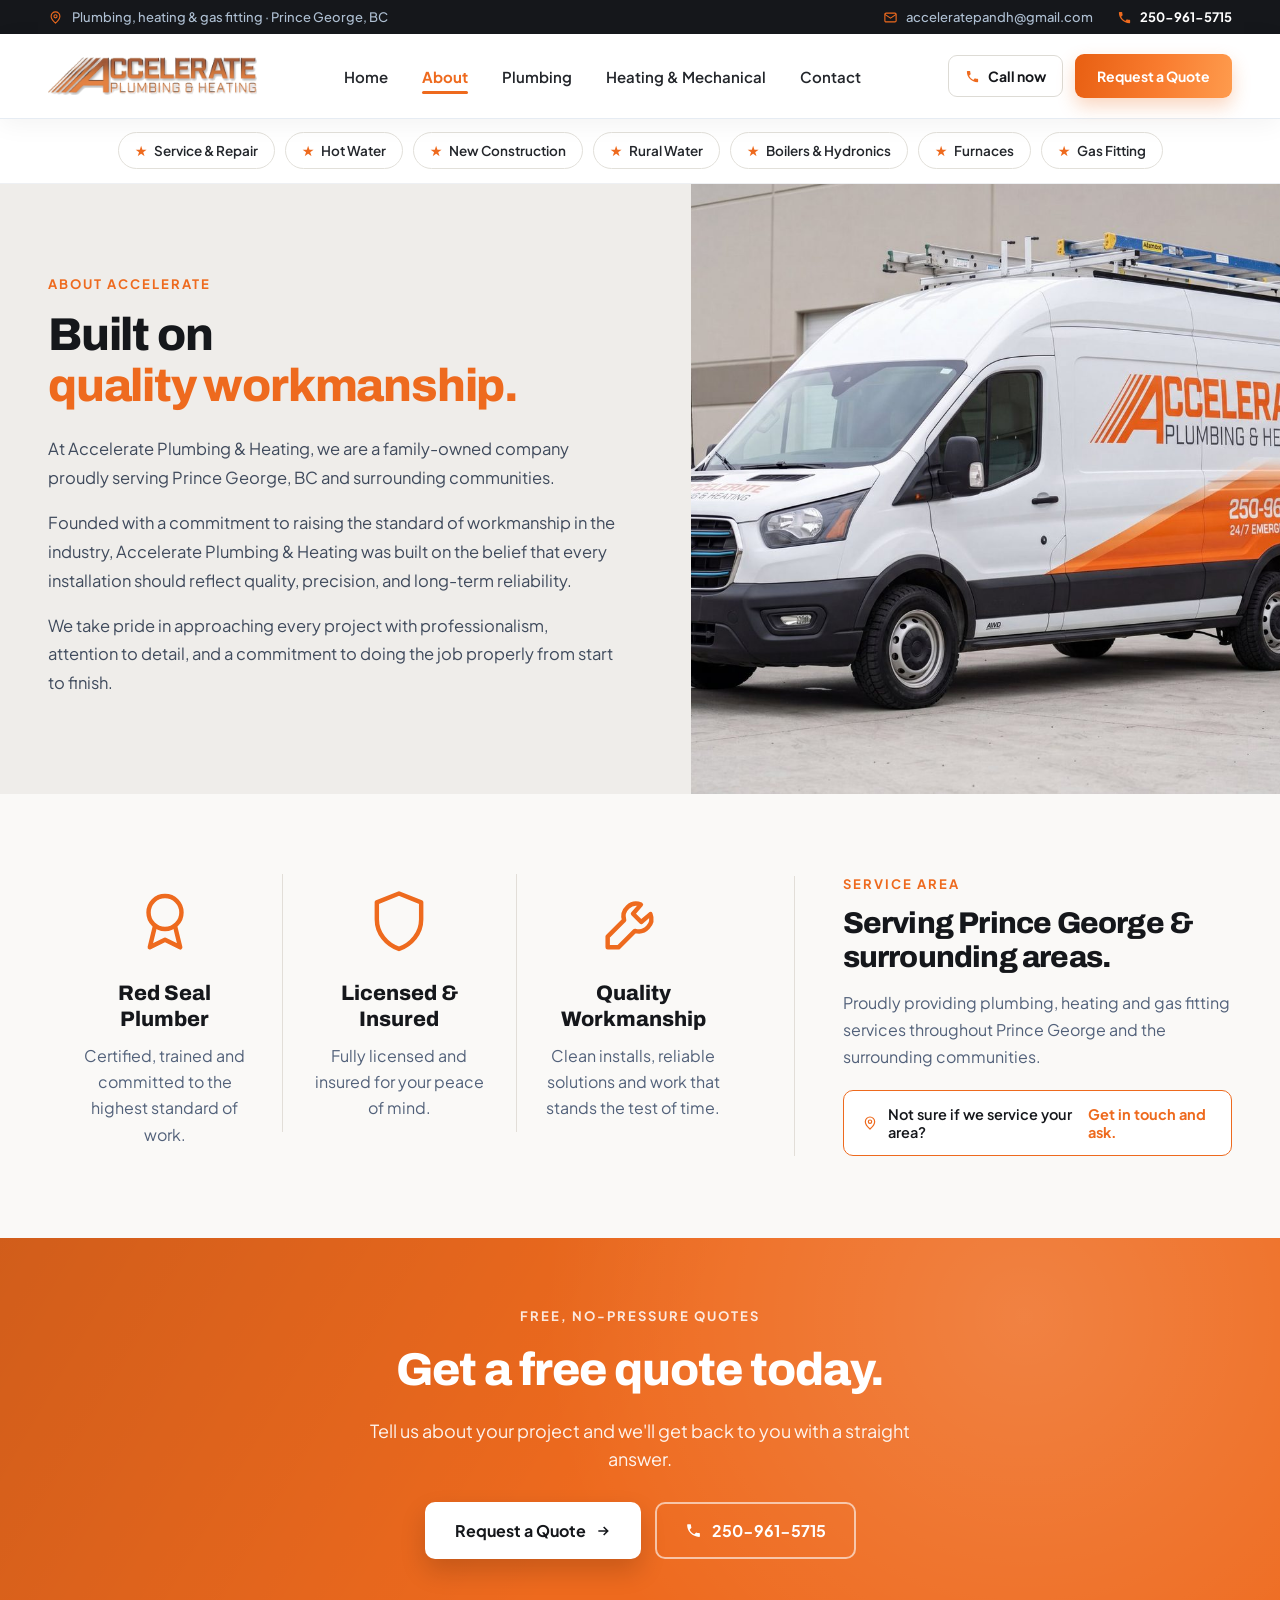
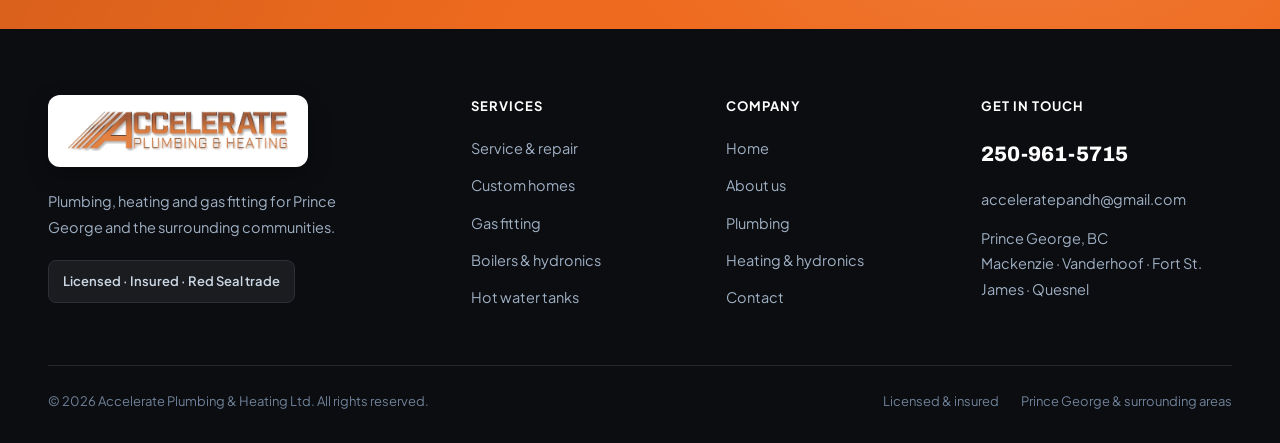
==== about.html @ b0412c97 "Add files via upload" ====
<!DOCTYPE html>
<html lang="en">
<head>
<meta charset="utf-8">
<meta name="viewport" content="width=device-width, initial-scale=1">
<title>About | Accelerate Plumbing & Heating</title>
<meta name="description" content="About Accelerate Plumbing & Heating — a family-owned plumbing, heating and gas fitting company serving Prince George, BC and surrounding communities.">
<link rel="icon" type="image/png" href="logo.png">
<link rel="preconnect" href="https://fonts.googleapis.com">
  <link rel="preconnect" href="https://fonts.gstatic.com" crossorigin>
  <link href="https://fonts.googleapis.com/css2?family=Archivo:wght@600;700;800&family=Plus+Jakarta+Sans:wght@400;500;600;700;800&display=swap" rel="stylesheet">
  <style>
    *{box-sizing:border-box}
    @keyframes ctaFlow{0%{background-position:0% 50%}100%{background-position:220% 50%}}
    a,button{transition:background .35s ease,border-color .35s ease,color .3s ease,box-shadow .4s ease,transform .2s ease,filter .3s ease}
    html{scroll-behavior:smooth}
    body{margin:0;padding:0;overflow-x:clip;background:#fff;color:#52617a;-webkit-font-smoothing:antialiased;text-rendering:optimizeLegibility}
    img{display:block;max-width:100%}
    ::selection{background:#ee6a1e;color:#fff}
    @media(max-width:920px){
      .nav-desktop{display:none !important}
      .nav-toggle{display:flex !important}
      .show-sm{display:flex !important}
      .hide-sm{display:none !important}
      .mobile-spacer{height:80px !important}
      .split{grid-template-columns:1fr !important;gap:44px !important}
      .about-hero-img{position:static !important;width:100% !important;height:320px !important;display:block}
      .about-hero-txt{max-width:100% !important}
      .cred-tile{border-left:none !important;padding:6px 0 !important}
      .cred-sa{border-left:none !important;padding-left:0 !important}
      .rg{grid-template-columns:1fr !important}
      .footer-grid{grid-template-columns:1fr 1fr !important;gap:34px !important}
      .cta-band{align-items:center !important}
      .ph-h1{font-size:42px !important}
      .h-sec{font-size:32px !important}
      .quote-big{font-size:30px !important}
      .sec{padding-top:64px !important;padding-bottom:64px !important}
      .wrap{padding-left:22px !important;padding-right:22px !important}
    }
    @media(max-width:600px){
      .ph-h1{font-size:34px !important}
      .h-sec{font-size:27px !important}
      .quote-big{font-size:24px !important}
      .footer-grid{grid-template-columns:1fr !important}
    }
    @media(max-width:920px){
      .chip-row{justify-content:flex-start !important;flex-wrap:nowrap !important;overflow-x:auto !important;-webkit-overflow-scrolling:touch;scrollbar-width:none}
      .chip-row::-webkit-scrollbar{display:none}
    }
  </style>
<script src="app.js" defer></script>
</head>
<body>
<div style="font-family:'Plus Jakarta Sans',sans-serif;background:#fff">
  <div style="display:contents">
  <div style="position:sticky;top:0;z-index:50">
    <div style="background:#15171b;color:#aebfd2">
      <div style="max-width:1240px;margin:0 auto;padding:9px 28px;display:flex;justify-content:space-between;align-items:center;gap:16px;font-size:13px;font-weight:500">
        <div class="hide-sm" style="display:flex;align-items:center;gap:9px"><svg width="15" height="15" viewBox="0 0 24 24" fill="none" stroke="#ee6a1e" stroke-width="1.8" stroke-linejoin="round"><path d="M12 21c5-4.5 7-8 7-11a7 7 0 1 0-14 0c0 3 2 6.5 7 11Z"></path><circle cx="12" cy="10" r="2.5"></circle></svg>Plumbing, heating &amp; gas fitting &middot; Prince George, BC</div>
        <div style="display:flex;align-items:center;gap:24px;margin-left:auto">
          <a href="mailto:acceleratepandh@gmail.com" class="hide-sm" style="color:#aebfd2;text-decoration:none;display:flex;align-items:center;gap:8px" data-hover="color:#fff"><svg width="15" height="15" viewBox="0 0 24 24" fill="none" stroke="#ee6a1e" stroke-width="1.8"><rect x="3" y="5" width="18" height="14" rx="2"></rect><path d="m3 7 9 6 9-6"></path></svg>acceleratepandh@gmail.com</a>
          <a href="tel:+12509615715" style="color:#fff;text-decoration:none;font-weight:700;display:flex;gap:8px;align-items:center" data-hover="color:#ee6a1e"><svg width="15" height="15" viewBox="0 0 24 24" style="color:#ee6a1e"><path d="M6.6 10.8c1.4 2.8 3.8 5.2 6.6 6.6l2.2-2.2c.3-.3.7-.4 1-.2 1.1.4 2.3.6 3.6.6.6 0 1 .4 1 1V20c0 .6-.4 1-1 1C10.6 21 3 13.4 3 4c0-.6.4-1 1-1h3.4c.6 0 1 .4 1 1 0 1.2.2 2.4.6 3.6.1.4 0 .8-.3 1l-2.1 2.2z" fill="currentColor"></path></svg>250-961-5715</a>
        </div>
      </div>
    </div>
    <div style="background:#fff;box-shadow:0 1px 0 #e6ecf3,0 6px 24px rgba(18,20,25,0.05)">
      <div style="max-width:1240px;margin:0 auto;padding:0 28px;display:flex;align-items:center;justify-content:space-between;height:84px;gap:24px">
        <a href="index.html" style="display:flex;align-items:center;flex-shrink:0">
          <img src="logo.png" alt="Accelerate Plumbing &amp; Heating" style="height:38px;width:auto">
        </a>
        <nav class="nav-desktop" style="display:flex;align-items:center;gap:34px">
          <a href="index.html" style="font-weight:600;font-size:15px;text-decoration:none;color:#23262b;padding:8px 0;white-space:nowrap" data-hover="color:#ee6a1e">Home</a>
          <a href="about.html" style="font-weight:700;font-size:15px;text-decoration:none;color:#ee6a1e;position:relative;padding:8px 0;white-space:nowrap">About<span style="position:absolute;left:0;right:0;bottom:0;height:3px;background:#ee6a1e;border-radius:3px"></span></a>
          <a href="plumbing.html" style="font-weight:600;font-size:15px;text-decoration:none;color:#23262b;padding:8px 0;white-space:nowrap" data-hover="color:#ee6a1e">Plumbing</a>
          <a href="heating.html" style="font-weight:600;font-size:15px;text-decoration:none;color:#23262b;padding:8px 0;white-space:nowrap" data-hover="color:#ee6a1e">Heating & Mechanical</a>
          <a href="contact.html" style="font-weight:600;font-size:15px;text-decoration:none;color:#23262b;padding:8px 0;white-space:nowrap" data-hover="color:#ee6a1e">Contact</a>
        </nav>
        <div class="nav-desktop" style="display:flex;align-items:center;gap:12px;flex-shrink:0">
          <a href="tel:+12509615715" style="display:inline-flex;align-items:center;gap:8px;font-weight:700;font-size:14px;color:#15171b;text-decoration:none;padding:11px 16px;border-radius:9px;border:1.5px solid #dddbd5" data-hover="border-color:#15171b">
            <svg width="15" height="15" viewBox="0 0 24 24" style="color:#ee6a1e"><path d="M6.6 10.8c1.4 2.8 3.8 5.2 6.6 6.6l2.2-2.2c.3-.3.7-.4 1-.2 1.1.4 2.3.6 3.6.6.6 0 1 .4 1 1V20c0 .6-.4 1-1 1C10.6 21 3 13.4 3 4c0-.6.4-1 1-1h3.4c.6 0 1 .4 1 1 0 1.2.2 2.4.6 3.6.1.4 0 .8-.3 1l-2.1 2.2z" fill="currentColor"></path></svg>
            Call now
          </a>
          <a href="contact.html" style="display:inline-flex;align-items:center;gap:8px;background:linear-gradient(100deg,#e85f12,#f97c2f,#ffa052,#f97c2f,#e85f12);background-size:220% auto;animation:ctaFlow 4.5s linear infinite;color:#fff;font-weight:700;font-size:14px;padding:13px 22px;border-radius:9px;text-decoration:none;box-shadow:0 8px 18px rgba(238,106,30,0.28)" data-hover="filter:brightness(1.12) saturate(1.08)">Request a Quote</a>
        </div>
        <button id="navToggle" type="button" aria-label="Menu" class="nav-toggle" style="display:none;flex-direction:column;gap:5px;background:none;border:none;cursor:pointer;padding:10px;margin-right:-10px">
          <span style="width:26px;height:2.5px;background:#15171b;display:block;border-radius:2px"></span>
          <span style="width:26px;height:2.5px;background:#15171b;display:block;border-radius:2px"></span>
          <span style="width:26px;height:2.5px;background:#15171b;display:block;border-radius:2px"></span>
        </button>
      </div>
      <div id="navPanel" style="display:none;border-top:1px solid #efeeeb;background:#fff;padding:12px 28px 24px">
        <div style="display:flex;flex-direction:column">
          <a href="index.html" style="font-weight:600;font-size:17px;color:#23262b;text-decoration:none;padding:14px 2px;border-bottom:1px solid #f0f3f8">Home</a>
          <a href="about.html" style="font-weight:600;font-size:17px;color:#23262b;text-decoration:none;padding:14px 2px;border-bottom:1px solid #f0f3f8">About</a>
          <a href="plumbing.html" style="font-weight:600;font-size:17px;color:#23262b;text-decoration:none;padding:14px 2px;border-bottom:1px solid #f0f3f8">Plumbing</a>
          <a href="heating.html" style="font-weight:600;font-size:17px;color:#23262b;text-decoration:none;padding:14px 2px;border-bottom:1px solid #f0f3f8">Heating & Mechanical</a>
          <a href="contact.html" style="font-weight:600;font-size:17px;color:#23262b;text-decoration:none;padding:14px 2px;border-bottom:1px solid #f0f3f8">Contact</a>
        </div>
        <div style="display:flex;gap:12px;margin-top:18px">
          <a href="tel:+12509615715" style="flex:1;text-align:center;font-weight:700;color:#15171b;text-decoration:none;border:1.5px solid #dddbd5;padding:14px;border-radius:9px">Call now</a>
          <a href="contact.html" style="flex:1;text-align:center;background:linear-gradient(100deg,#e85f12,#f97c2f,#ffa052,#f97c2f,#e85f12);background-size:220% auto;animation:ctaFlow 4.5s linear infinite;color:#fff;font-weight:700;text-decoration:none;padding:14px;border-radius:9px">Request a Quote</a>
        </div>
      </div>
    </div>
  </div>
  <div class="show-sm" style="display:none;position:fixed;bottom:0;left:0;right:0;z-index:60;background:#15171b;padding:10px;gap:10px;box-shadow:0 -4px 20px rgba(0,0,0,0.25)">
    <a href="tel:+12509615715" style="flex:1;display:flex;align-items:center;justify-content:center;gap:8px;color:#fff;font-weight:700;text-decoration:none;border:1.5px solid #2c2f36;padding:14px;border-radius:9px">
      <svg width="16" height="16" viewBox="0 0 24 24" style="color:#ee6a1e"><path d="M6.6 10.8c1.4 2.8 3.8 5.2 6.6 6.6l2.2-2.2c.3-.3.7-.4 1-.2 1.1.4 2.3.6 3.6.6.6 0 1 .4 1 1V20c0 .6-.4 1-1 1C10.6 21 3 13.4 3 4c0-.6.4-1 1-1h3.4c.6 0 1 .4 1 1 0 1.2.2 2.4.6 3.6.1.4 0 .8-.3 1l-2.1 2.2z" fill="currentColor"></path></svg>
      Call
    </a>
    <a href="contact.html" style="flex:1;text-align:center;background:linear-gradient(100deg,#e85f12,#f97c2f,#ffa052,#f97c2f,#e85f12);background-size:220% auto;animation:ctaFlow 4.5s linear infinite;color:#fff;font-weight:700;text-decoration:none;padding:14px;border-radius:9px">Request a Quote</a>
  </div>
</div>

  <!-- SERVICE CHIP BAR (Kanata-style) -->
  <div style="background:#fff;border-bottom:1px solid #eef0f3">
    <div class="wrap chip-row" style="max-width:1240px;margin:0 auto;padding:14px 28px;display:flex;flex-wrap:wrap;gap:10px;align-items:center;justify-content:center">
      <a href="plumbing.html" style="display:inline-flex;align-items:center;gap:7px;border:1px solid #e2e0da;border-radius:999px;padding:9px 16px;font-size:13.5px;font-weight:600;color:#23262b;text-decoration:none;background:#fff;white-space:nowrap" data-hover="border-color:#ee6a1e;color:#ee6a1e"><span style="color:#ee6a1e">★</span>Service &amp; Repair</a>
      <a href="plumbing.html" style="display:inline-flex;align-items:center;gap:7px;border:1px solid #e2e0da;border-radius:999px;padding:9px 16px;font-size:13.5px;font-weight:600;color:#23262b;text-decoration:none;background:#fff;white-space:nowrap" data-hover="border-color:#ee6a1e;color:#ee6a1e"><span style="color:#ee6a1e">★</span>Hot Water</a>
      <a href="plumbing.html" style="display:inline-flex;align-items:center;gap:7px;border:1px solid #e2e0da;border-radius:999px;padding:9px 16px;font-size:13.5px;font-weight:600;color:#23262b;text-decoration:none;background:#fff;white-space:nowrap" data-hover="border-color:#ee6a1e;color:#ee6a1e"><span style="color:#ee6a1e">★</span>New Construction</a>
      <a href="plumbing.html" style="display:inline-flex;align-items:center;gap:7px;border:1px solid #e2e0da;border-radius:999px;padding:9px 16px;font-size:13.5px;font-weight:600;color:#23262b;text-decoration:none;background:#fff;white-space:nowrap" data-hover="border-color:#ee6a1e;color:#ee6a1e"><span style="color:#ee6a1e">★</span>Rural Water</a>
      <a href="heating.html" style="display:inline-flex;align-items:center;gap:7px;border:1px solid #e2e0da;border-radius:999px;padding:9px 16px;font-size:13.5px;font-weight:600;color:#23262b;text-decoration:none;background:#fff;white-space:nowrap" data-hover="border-color:#ee6a1e;color:#ee6a1e"><span style="color:#ee6a1e">★</span>Boilers &amp; Hydronics</a>
      <a href="heating.html" style="display:inline-flex;align-items:center;gap:7px;border:1px solid #e2e0da;border-radius:999px;padding:9px 16px;font-size:13.5px;font-weight:600;color:#23262b;text-decoration:none;background:#fff;white-space:nowrap" data-hover="border-color:#ee6a1e;color:#ee6a1e"><span style="color:#ee6a1e">★</span>Furnaces</a>
      <a href="heating.html" style="display:inline-flex;align-items:center;gap:7px;border:1px solid #e2e0da;border-radius:999px;padding:9px 16px;font-size:13.5px;font-weight:600;color:#23262b;text-decoration:none;background:#fff;white-space:nowrap" data-hover="border-color:#ee6a1e;color:#ee6a1e"><span style="color:#ee6a1e">★</span>Gas Fitting</a>
    </div>
  </div>



  <!-- INTRO -->
  <section style="background:#efedea;position:relative;overflow:hidden">
    <img class="about-hero-img" src="company-van.jpg" alt="Accelerate Plumbing &amp; Heating company van in Prince George, BC" style="position:absolute;top:0;right:0;height:100%;width:46%;object-fit:cover">
    <div class="wrap" style="max-width:1240px;margin:0 auto;padding:92px 28px 96px">
      <div class="about-hero-txt" style="max-width:48%">
        <div style="color:#ee6a1e;font-weight:700;font-size:13px;letter-spacing:2px;text-transform:uppercase;margin-bottom:18px">About Accelerate</div>
        <h1 class="ph-h1" style="font-family:'Archivo',sans-serif;font-weight:800;font-size:46px;line-height:1.1;letter-spacing:-1.2px;color:#15171b;margin:0 0 24px">Built on<br><span style="color:#ee6a1e">quality workmanship.</span></h1>
        <div style="font-size:16.5px;line-height:1.75;color:#3f4a5c;display:flex;flex-direction:column;gap:16px">
          <p style="margin:0">At Accelerate Plumbing &amp; Heating, we are a family-owned company proudly serving Prince George, BC and surrounding communities.</p>
          <p style="margin:0">Founded with a commitment to raising the standard of workmanship in the industry, Accelerate Plumbing &amp; Heating was built on the belief that every installation should reflect quality, precision, and long-term reliability.</p>
          <p style="margin:0">We take pride in approaching every project with professionalism, attention to detail, and a commitment to doing the job properly from start to finish.</p>
        </div>
      </div>
    </div>
  </section>

  <!-- CREDENTIALS + SERVICE AREA -->
  <section class="sec" style="background:#faf9f7;padding:80px 0">
    <div class="wrap" style="max-width:1240px;margin:0 auto;padding:0 28px">
      <div class="split" style="display:grid;grid-template-columns:1.6fr 1fr;gap:44px;align-items:center">
        <div class="rg" style="display:grid;grid-template-columns:repeat(3,1fr);gap:18px 0;align-items:start">
          <div class="cred-tile" style="padding:10px 26px;text-align:center">
            <div style="display:flex;justify-content:center;margin-bottom:20px"><svg width="76" height="76" viewBox="0 0 24 24" fill="none" stroke="#ee6a1e" stroke-width="1.4" stroke-linejoin="round"><circle cx="12" cy="9" r="5.2"></circle><path d="M8.8 13.4 7.2 20l4.8-2.4 4.8 2.4-1.6-6.6"></path></svg></div>
            <div style="font-family:'Archivo',sans-serif;font-weight:800;font-size:21px;color:#15171b;margin-bottom:10px;line-height:1.25">Red Seal Plumber</div>
            <div style="font-size:16px;line-height:1.65;color:#52617a">Certified, trained and committed to the highest standard of work.</div>
          </div>
          <div style="border-left:1px solid #e2ded8;padding:10px 26px;text-align:center">
            <div style="display:flex;justify-content:center;margin-bottom:20px"><svg width="76" height="76" viewBox="0 0 24 24" fill="none" stroke="#ee6a1e" stroke-width="1.4" stroke-linejoin="round"><path d="M12 3 5 5.8v5.4c0 4.3 3 7.9 7 9.3 4-1.4 7-5 7-9.3V5.8Z"></path></svg></div>
            <div style="font-family:'Archivo',sans-serif;font-weight:800;font-size:21px;color:#15171b;margin-bottom:10px;line-height:1.25">Licensed &amp; Insured</div>
            <div style="font-size:16px;line-height:1.65;color:#52617a">Fully licensed and insured for your peace of mind.</div>
          </div>
          <div style="border-left:1px solid #e2ded8;padding:10px 26px;text-align:center">
            <div style="display:flex;justify-content:center;margin-bottom:20px"><svg width="76" height="76" viewBox="0 0 24 24" fill="none" stroke="#ee6a1e" stroke-width="1.4" stroke-linejoin="round"><path d="M14.5 6.5a4 4 0 0 0-5.3 4.9L4 16.6V20h3.4l5.2-5.2a4 4 0 0 0 4.9-5.3L14.6 12l-2.6-2.6Z"></path></svg></div>
            <div style="font-family:'Archivo',sans-serif;font-weight:800;font-size:21px;color:#15171b;margin-bottom:10px;line-height:1.25">Quality Workmanship</div>
            <div style="font-size:16px;line-height:1.65;color:#52617a">Clean installs, reliable solutions and work that stands the test of time.</div>
          </div>
        </div>
        <div class="cred-sa" style="border-left:1px solid #e2ded8;padding-left:48px">
          <div style="color:#ee6a1e;font-weight:700;font-size:13px;letter-spacing:2px;text-transform:uppercase;margin-bottom:14px">Service area</div>
          <h2 class="h-sec" style="font-family:'Archivo',sans-serif;font-weight:800;font-size:30px;line-height:1.14;letter-spacing:-0.8px;color:#15171b;margin:0 0 14px">Serving Prince George &amp; surrounding areas.</h2>
          <p style="font-size:16px;line-height:1.7;color:#52617a;margin:0 0 20px">Proudly providing plumbing, heating and gas fitting services throughout Prince George and the surrounding communities.</p>
          <a href="contact.html" style="display:flex;align-items:center;gap:10px;border:1.5px solid #ee6a1e;border-radius:10px;padding:14px 18px;text-decoration:none;color:#15171b;font-weight:600;font-size:14.5px;background:#fff" data-hover="background:#fef3ec"><svg width="16" height="16" viewBox="0 0 24 24" fill="none" stroke="#ee6a1e" stroke-width="1.8" stroke-linejoin="round" style="flex-shrink:0"><path d="M12 21c5-4.5 7-8 7-11a7 7 0 1 0-14 0c0 3 2 6.5 7 11Z"></path><circle cx="12" cy="10" r="2.5"></circle></svg>Not sure if we service your area?&nbsp;<span style="color:#ee6a1e;font-weight:700">Get in touch and ask.</span></a>
        </div>
      </div>
    </div>
  </section>

  <div style="display:contents">
  <section style="background:#ee6a1e;position:relative;overflow:hidden">
    <div style="position:absolute;inset:0;background:radial-gradient(circle at 80% 20%,rgba(255,255,255,0.16),transparent 45%),linear-gradient(120deg,rgba(0,0,0,0.12),transparent 50%);pointer-events:none"></div>
    <div class="cta-band wrap" style="max-width:1100px;margin:0 auto;padding:70px 28px;position:relative;text-align:center;display:flex;flex-direction:column;align-items:center;gap:22px">
      <div style="font-weight:700;font-size:13px;letter-spacing:2px;text-transform:uppercase;color:rgba(255,255,255,0.85)">Free, no-pressure quotes</div>
      <h2 style="font-family:'Archivo',sans-serif;font-weight:800;font-size:46px;line-height:1.05;color:#fff;margin:0;letter-spacing:-1px;max-width:760px">Get a free quote today.</h2>
      <p style="font-size:18px;line-height:1.6;color:rgba(255,255,255,0.92);margin:0;max-width:560px">Tell us about your project and we'll get back to you with a straight answer.</p>
      <div style="display:flex;gap:14px;flex-wrap:wrap;justify-content:center;margin-top:6px">
        <a href="contact.html" style="display:inline-flex;align-items:center;gap:9px;background:#fff;color:#15171b;font-weight:700;font-size:16px;padding:16px 30px;border-radius:10px;text-decoration:none;box-shadow:0 12px 26px rgba(0,0,0,0.16)" data-hover="background:#fef3ec">Request a Quote<svg width="16" height="16" viewBox="0 0 24 24" fill="none" stroke="currentColor" stroke-width="2.4"><path d="M5 12h14M13 6l6 6-6 6"></path></svg></a>
        <a href="tel:+12509615715" style="display:inline-flex;align-items:center;gap:10px;color:#fff;font-weight:700;font-size:16px;padding:16px 28px;border-radius:10px;text-decoration:none;border:2px solid rgba(255,255,255,0.6)" data-hover="border-color:#fff;background:rgba(255,255,255,0.12)">
          <svg width="17" height="17" viewBox="0 0 24 24"><path d="M6.6 10.8c1.4 2.8 3.8 5.2 6.6 6.6l2.2-2.2c.3-.3.7-.4 1-.2 1.1.4 2.3.6 3.6.6.6 0 1 .4 1 1V20c0 .6-.4 1-1 1C10.6 21 3 13.4 3 4c0-.6.4-1 1-1h3.4c.6 0 1 .4 1 1 0 1.2.2 2.4.6 3.6.1.4 0 .8-.3 1l-2.1 2.2z" fill="#fff"></path></svg>
          250-961-5715
        </a>
      </div>
    </div>
  </section>
  <footer style="background:#0c0d10;color:#9fb0c4;font-size:14.5px;line-height:1.75">
    <div class="wrap" style="max-width:1240px;margin:0 auto;padding:66px 28px 0">
      <div class="footer-grid" style="display:grid;grid-template-columns:1.8fr 1fr 1fr 1.2fr;gap:46px">
        <div>
          <a href="index.html" style="display:inline-flex;background:#fff;border-radius:12px;padding:16px 20px;margin-bottom:22px;box-shadow:0 8px 22px rgba(0,0,0,0.28)">
            <img src="logo.png" alt="Accelerate Plumbing &amp; Heating" style="height:40px;width:auto;display:block">
          </a>
          <p style="margin:0 0 20px;max-width:340px;color:#9fb0c4">Plumbing, heating and gas fitting for Prince George and the surrounding communities.</p>
          <div style="display:inline-flex;align-items:center;gap:8px;color:#cdd8e5;font-weight:600;font-size:13px;background:#1a1c20;border:1px solid #2c2f36;padding:9px 14px;border-radius:8px">Licensed &middot; Insured &middot; Red Seal trade</div>
        </div>
        <div>
          <div style="color:#fff;font-weight:700;font-size:13px;letter-spacing:1px;text-transform:uppercase;margin-bottom:18px">Services</div>
          <div style="display:flex;flex-direction:column;gap:12px">
            <a href="plumbing.html" style="color:#9fb0c4;text-decoration:none" data-hover="color:#ee6a1e">Service &amp; repair</a>
            <a href="plumbing.html" style="color:#9fb0c4;text-decoration:none" data-hover="color:#ee6a1e">Custom homes</a>
            <a href="heating.html" style="color:#9fb0c4;text-decoration:none" data-hover="color:#ee6a1e">Gas fitting</a>
            <a href="heating.html" style="color:#9fb0c4;text-decoration:none" data-hover="color:#ee6a1e">Boilers &amp; hydronics</a>
            <a href="heating.html" style="color:#9fb0c4;text-decoration:none" data-hover="color:#ee6a1e">Hot water tanks</a>
          </div>
        </div>
        <div>
          <div style="color:#fff;font-weight:700;font-size:13px;letter-spacing:1px;text-transform:uppercase;margin-bottom:18px">Company</div>
          <div style="display:flex;flex-direction:column;gap:12px">
            <a href="index.html" style="color:#9fb0c4;text-decoration:none" data-hover="color:#ee6a1e">Home</a>
            <a href="about.html" style="color:#9fb0c4;text-decoration:none" data-hover="color:#ee6a1e">About us</a>
            <a href="plumbing.html" style="color:#9fb0c4;text-decoration:none" data-hover="color:#ee6a1e">Plumbing</a>
            <a href="heating.html" style="color:#9fb0c4;text-decoration:none" data-hover="color:#ee6a1e">Heating &amp; hydronics</a>
            <a href="contact.html" style="color:#9fb0c4;text-decoration:none" data-hover="color:#ee6a1e">Contact</a>
          </div>
        </div>
        <div>
          <div style="color:#fff;font-weight:700;font-size:13px;letter-spacing:1px;text-transform:uppercase;margin-bottom:18px">Get in touch</div>
          <div style="display:flex;flex-direction:column;gap:14px">
            <a href="tel:+12509615715" style="color:#fff;font-weight:800;font-size:21px;text-decoration:none;font-family:'Archivo',sans-serif" data-hover="color:#ee6a1e">250-961-5715</a>
            <a href="mailto:acceleratepandh@gmail.com" style="color:#9fb0c4;text-decoration:none;word-break:break-word" data-hover="color:#ee6a1e">acceleratepandh@gmail.com</a>
            <div style="color:#9fb0c4">Prince George, BC<br>Mackenzie &middot; Vanderhoof &middot; Fort St. James &middot; Quesnel</div>
          </div>
        </div>
      </div>
      <div style="border-top:1px solid #24262b;margin-top:54px;padding:24px 0 30px;display:flex;justify-content:space-between;align-items:center;gap:16px;flex-wrap:wrap;font-size:13px;color:#6f8199">
        <div>&copy; 2026 Accelerate Plumbing &amp; Heating Ltd. All rights reserved.</div>
        <div style="display:flex;gap:22px"><span>Licensed &amp; insured</span><span>Prince George &amp; surrounding areas</span></div>
      </div>
    </div>
  </footer>
  <div class="mobile-spacer" style="height:0"></div>
</div>
</div>
</body>
</html>
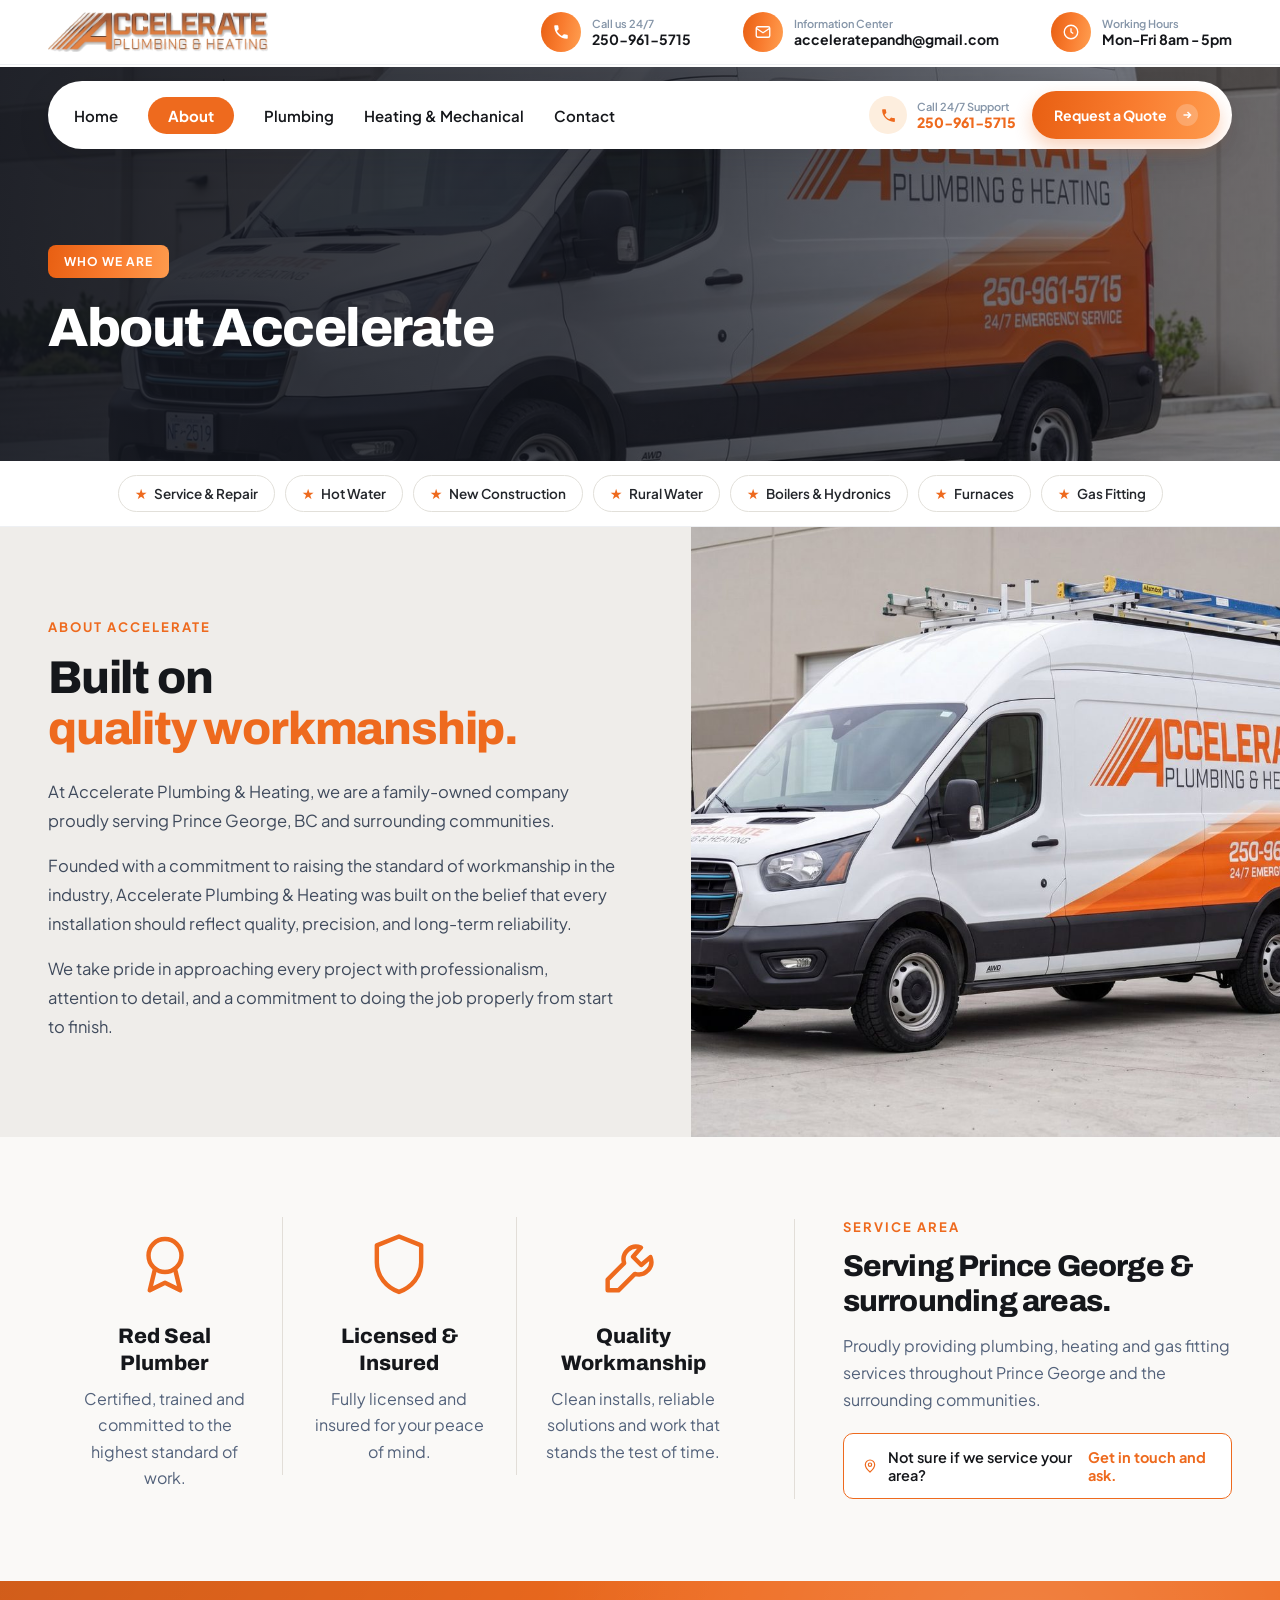
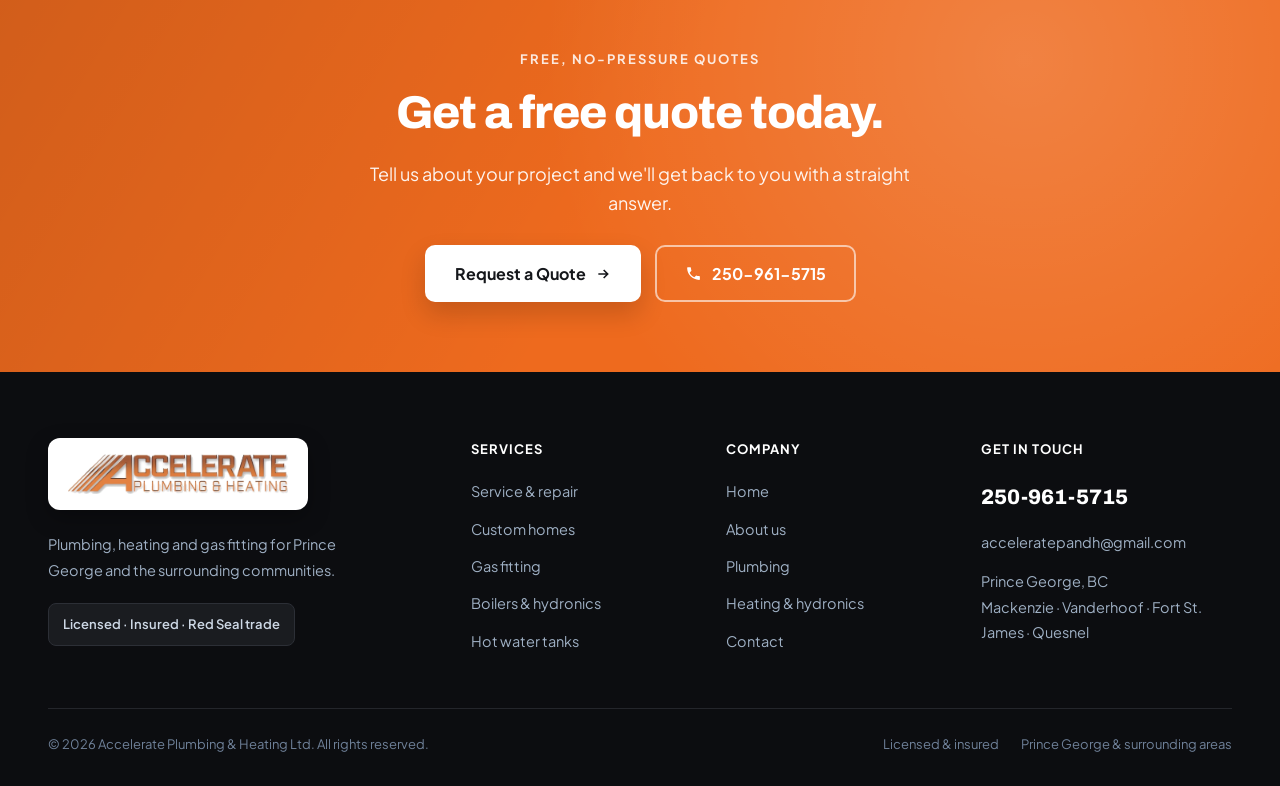
==== commit 0e1659b7: "Add files via upload" ====
--- a/about.html
+++ b/about.html
@@ -53,64 +53,73 @@
 <body>
 <div style="font-family:'Plus Jakarta Sans',sans-serif;background:#fff">
   <div style="display:contents">
-  <div style="position:sticky;top:0;z-index:50">
-    <div style="background:#15171b;color:#aebfd2">
-      <div style="max-width:1240px;margin:0 auto;padding:9px 28px;display:flex;justify-content:space-between;align-items:center;gap:16px;font-size:13px;font-weight:500">
-        <div class="hide-sm" style="display:flex;align-items:center;gap:9px"><svg width="15" height="15" viewBox="0 0 24 24" fill="none" stroke="#ee6a1e" stroke-width="1.8" stroke-linejoin="round"><path d="M12 21c5-4.5 7-8 7-11a7 7 0 1 0-14 0c0 3 2 6.5 7 11Z"></path><circle cx="12" cy="10" r="2.5"></circle></svg>Plumbing, heating &amp; gas fitting &middot; Prince George, BC</div>
-        <div style="display:flex;align-items:center;gap:24px;margin-left:auto">
-          <a href="mailto:acceleratepandh@gmail.com" class="hide-sm" style="color:#aebfd2;text-decoration:none;display:flex;align-items:center;gap:8px" data-hover="color:#fff"><svg width="15" height="15" viewBox="0 0 24 24" fill="none" stroke="#ee6a1e" stroke-width="1.8"><rect x="3" y="5" width="18" height="14" rx="2"></rect><path d="m3 7 9 6 9-6"></path></svg>acceleratepandh@gmail.com</a>
-          <a href="tel:+12509615715" style="color:#fff;text-decoration:none;font-weight:700;display:flex;gap:8px;align-items:center" data-hover="color:#ee6a1e"><svg width="15" height="15" viewBox="0 0 24 24" style="color:#ee6a1e"><path d="M6.6 10.8c1.4 2.8 3.8 5.2 6.6 6.6l2.2-2.2c.3-.3.7-.4 1-.2 1.1.4 2.3.6 3.6.6.6 0 1 .4 1 1V20c0 .6-.4 1-1 1C10.6 21 3 13.4 3 4c0-.6.4-1 1-1h3.4c.6 0 1 .4 1 1 0 1.2.2 2.4.6 3.6.1.4 0 .8-.3 1l-2.1 2.2z" fill="currentColor"></path></svg>250-961-5715</a>
-        </div>
-      </div>
-    </div>
-    <div style="background:#fff;box-shadow:0 1px 0 #e6ecf3,0 6px 24px rgba(18,20,25,0.05)">
-      <div style="max-width:1240px;margin:0 auto;padding:0 28px;display:flex;align-items:center;justify-content:space-between;height:84px;gap:24px">
-        <a href="index.html" style="display:flex;align-items:center;flex-shrink:0">
-          <img src="logo.png" alt="Accelerate Plumbing &amp; Heating" style="height:38px;width:auto">
-        </a>
-        <nav class="nav-desktop" style="display:flex;align-items:center;gap:34px">
-          <a href="index.html" style="font-weight:600;font-size:15px;text-decoration:none;color:#23262b;padding:8px 0;white-space:nowrap" data-hover="color:#ee6a1e">Home</a>
-          <a href="about.html" style="font-weight:700;font-size:15px;text-decoration:none;color:#ee6a1e;position:relative;padding:8px 0;white-space:nowrap">About<span style="position:absolute;left:0;right:0;bottom:0;height:3px;background:#ee6a1e;border-radius:3px"></span></a>
-          <a href="plumbing.html" style="font-weight:600;font-size:15px;text-decoration:none;color:#23262b;padding:8px 0;white-space:nowrap" data-hover="color:#ee6a1e">Plumbing</a>
-          <a href="heating.html" style="font-weight:600;font-size:15px;text-decoration:none;color:#23262b;padding:8px 0;white-space:nowrap" data-hover="color:#ee6a1e">Heating & Mechanical</a>
-          <a href="contact.html" style="font-weight:600;font-size:15px;text-decoration:none;color:#23262b;padding:8px 0;white-space:nowrap" data-hover="color:#ee6a1e">Contact</a>
-        </nav>
-        <div class="nav-desktop" style="display:flex;align-items:center;gap:12px;flex-shrink:0">
-          <a href="tel:+12509615715" style="display:inline-flex;align-items:center;gap:8px;font-weight:700;font-size:14px;color:#15171b;text-decoration:none;padding:11px 16px;border-radius:9px;border:1.5px solid #dddbd5" data-hover="border-color:#15171b">
-            <svg width="15" height="15" viewBox="0 0 24 24" style="color:#ee6a1e"><path d="M6.6 10.8c1.4 2.8 3.8 5.2 6.6 6.6l2.2-2.2c.3-.3.7-.4 1-.2 1.1.4 2.3.6 3.6.6.6 0 1 .4 1 1V20c0 .6-.4 1-1 1C10.6 21 3 13.4 3 4c0-.6.4-1 1-1h3.4c.6 0 1 .4 1 1 0 1.2.2 2.4.6 3.6.1.4 0 .8-.3 1l-2.1 2.2z" fill="currentColor"></path></svg>
-            Call now
-          </a>
-          <a href="contact.html" style="display:inline-flex;align-items:center;gap:8px;background:linear-gradient(100deg,#e85f12,#f97c2f,#ffa052,#f97c2f,#e85f12);background-size:220% auto;animation:ctaFlow 4.5s linear infinite;color:#fff;font-weight:700;font-size:14px;padding:13px 22px;border-radius:9px;text-decoration:none;box-shadow:0 8px 18px rgba(238,106,30,0.28)" data-hover="filter:brightness(1.12) saturate(1.08)">Request a Quote</a>
-        </div>
-        <button id="navToggle" type="button" aria-label="Menu" class="nav-toggle" style="display:none;flex-direction:column;gap:5px;background:none;border:none;cursor:pointer;padding:10px;margin-right:-10px">
-          <span style="width:26px;height:2.5px;background:#15171b;display:block;border-radius:2px"></span>
-          <span style="width:26px;height:2.5px;background:#15171b;display:block;border-radius:2px"></span>
-          <span style="width:26px;height:2.5px;background:#15171b;display:block;border-radius:2px"></span>
-        </button>
-      </div>
-      <div id="navPanel" style="display:none;border-top:1px solid #efeeeb;background:#fff;padding:12px 28px 24px">
-        <div style="display:flex;flex-direction:column">
-          <a href="index.html" style="font-weight:600;font-size:17px;color:#23262b;text-decoration:none;padding:14px 2px;border-bottom:1px solid #f0f3f8">Home</a>
-          <a href="about.html" style="font-weight:600;font-size:17px;color:#23262b;text-decoration:none;padding:14px 2px;border-bottom:1px solid #f0f3f8">About</a>
-          <a href="plumbing.html" style="font-weight:600;font-size:17px;color:#23262b;text-decoration:none;padding:14px 2px;border-bottom:1px solid #f0f3f8">Plumbing</a>
-          <a href="heating.html" style="font-weight:600;font-size:17px;color:#23262b;text-decoration:none;padding:14px 2px;border-bottom:1px solid #f0f3f8">Heating & Mechanical</a>
-          <a href="contact.html" style="font-weight:600;font-size:17px;color:#23262b;text-decoration:none;padding:14px 2px;border-bottom:1px solid #f0f3f8">Contact</a>
-        </div>
-        <div style="display:flex;gap:12px;margin-top:18px">
-          <a href="tel:+12509615715" style="flex:1;text-align:center;font-weight:700;color:#15171b;text-decoration:none;border:1.5px solid #dddbd5;padding:14px;border-radius:9px">Call now</a>
-          <a href="contact.html" style="flex:1;text-align:center;background:linear-gradient(100deg,#e85f12,#f97c2f,#ffa052,#f97c2f,#e85f12);background-size:220% auto;animation:ctaFlow 4.5s linear infinite;color:#fff;font-weight:700;text-decoration:none;padding:14px;border-radius:9px">Request a Quote</a>
+  <div style="position:relative;z-index:50">
+    <!-- utility bar -->
+    <div class="hide-sm" style="background:#fff;border-bottom:1px solid #eef0f3">
+      <div style="max-width:1240px;margin:0 auto;padding:12px 28px;display:flex;align-items:center;justify-content:center;gap:52px">
+        <a href="index.html" style="display:flex;align-items:center;margin-right:auto;text-decoration:none"><img src="logo.png" alt="Accelerate Plumbing &amp; Heating" style="height:40px;width:auto"></a>
+        <div style="display:flex;align-items:center;gap:11px"><div style="width:40px;height:40px;border-radius:50%;background:linear-gradient(100deg,#e85f12,#f97c2f,#ffa052,#f97c2f,#e85f12);background-size:220% auto;animation:ctaFlow 4.5s linear infinite;color:#fff;display:flex;align-items:center;justify-content:center;flex-shrink:0"><svg width="18" height="18" viewBox="0 0 24 24" fill=currentColor><path d="M6.6 10.8c1.4 2.8 3.8 5.2 6.6 6.6l2.2-2.2c.3-.3.7-.4 1-.2 1.1.4 2.3.6 3.6.6.6 0 1 .4 1 1V20c0 .6-.4 1-1 1C10.6 21 3 13.4 3 4c0-.6.4-1 1-1h3.4c.6 0 1 .4 1 1 0 1.2.2 2.4.6 3.6.1.4 0 .8-.3 1l-2.1 2.2z"/></svg></div><div><div style="font-size:11px;color:#8595a8;font-weight:600">Call us 24/7</div><div style="font-size:14px;color:#15171b;font-weight:700">250-961-5715</div></div></div>
+        <div style="display:flex;align-items:center;gap:11px"><div style="width:40px;height:40px;border-radius:50%;background:linear-gradient(100deg,#e85f12,#f97c2f,#ffa052,#f97c2f,#e85f12);background-size:220% auto;animation:ctaFlow 4.5s linear infinite;color:#fff;display:flex;align-items:center;justify-content:center;flex-shrink:0"><svg width="18" height="18" viewBox="0 0 24 24" fill=none stroke=currentColor stroke-width=1.8 stroke-linejoin=round><rect x="3" y="5" width="18" height="14" rx="2"/><path d="m3 7 9 6 9-6"/></svg></div><div><div style="font-size:11px;color:#8595a8;font-weight:600">Information Center</div><div style="font-size:14px;color:#15171b;font-weight:700">acceleratepandh@gmail.com</div></div></div>
+        <div style="display:flex;align-items:center;gap:11px"><div style="width:40px;height:40px;border-radius:50%;background:linear-gradient(100deg,#e85f12,#f97c2f,#ffa052,#f97c2f,#e85f12);background-size:220% auto;animation:ctaFlow 4.5s linear infinite;color:#fff;display:flex;align-items:center;justify-content:center;flex-shrink:0"><svg width="18" height="18" viewBox="0 0 24 24" fill=none stroke=currentColor stroke-width=1.8 stroke-linejoin=round><circle cx="12" cy="12" r="9"/><path d="M12 7v5l3 2"/></svg></div><div><div style="font-size:11px;color:#8595a8;font-weight:600">Working Hours</div><div style="font-size:14px;color:#15171b;font-weight:700">Mon-Fri 8am - 5pm</div></div></div>
+      </div>
+    </div>
+    <!-- floating pill nav -->
+    <div style="position:relative;z-index:50;margin-top:16px">
+      <div style="max-width:1240px;margin:0 auto;padding:0 28px">
+        <div style="background:#fff;border-radius:999px;box-shadow:0 10px 34px rgba(18,20,25,0.12);display:flex;align-items:center;justify-content:space-between;padding:10px 12px 10px 26px;gap:20px">
+          <a href="index.html" class="show-sm" style="display:none;align-items:center;text-decoration:none"><img src="logo.png" alt="Accelerate" style="height:32px"></a>
+          <nav class="nav-desktop" style="display:flex;align-items:center;gap:30px">
+            <a href="index.html" style="font-weight:600;font-size:15px;text-decoration:none;color:#15171b;white-space:nowrap" data-hover="color:#ee6a1e">Home</a>
+            <a href="about.html" style="font-weight:700;font-size:15px;text-decoration:none;color:#fff;background:#ee6a1e;padding:9px 20px;border-radius:999px;white-space:nowrap">About</a>
+            <a href="plumbing.html" style="font-weight:600;font-size:15px;text-decoration:none;color:#15171b;white-space:nowrap" data-hover="color:#ee6a1e">Plumbing</a>
+            <a href="heating.html" style="font-weight:600;font-size:15px;text-decoration:none;color:#15171b;white-space:nowrap" data-hover="color:#ee6a1e">Heating &amp; Mechanical</a>
+            <a href="contact.html" style="font-weight:600;font-size:15px;text-decoration:none;color:#15171b;white-space:nowrap" data-hover="color:#ee6a1e">Contact</a>
+          </nav>
+          <div class="nav-desktop" style="display:flex;align-items:center;gap:16px;flex-shrink:0">
+            <a href="tel:+12509615715" style="display:flex;align-items:center;gap:10px;text-decoration:none">
+              <span style="width:38px;height:38px;border-radius:50%;background:#fdeede;color:#ee6a1e;display:flex;align-items:center;justify-content:center"><svg width="17" height="17" viewBox="0 0 24 24" fill="currentColor"><path d="M6.6 10.8c1.4 2.8 3.8 5.2 6.6 6.6l2.2-2.2c.3-.3.7-.4 1-.2 1.1.4 2.3.6 3.6.6.6 0 1 .4 1 1V20c0 .6-.4 1-1 1C10.6 21 3 13.4 3 4c0-.6.4-1 1-1h3.4c.6 0 1 .4 1 1 0 1.2.2 2.4.6 3.6.1.4 0 .8-.3 1l-2.1 2.2z"/></svg></span>
+              <span><span style="display:block;font-size:11px;color:#8595a8;font-weight:600">Call 24/7 Support</span><span style="display:block;font-size:14px;color:#ee6a1e;font-weight:800">250-961-5715</span></span>
+            </a>
+            <a href="contact.html" style="display:inline-flex;align-items:center;gap:9px;background:linear-gradient(100deg,#e85f12,#f97c2f,#ffa052,#f97c2f,#e85f12);background-size:220% auto;animation:ctaFlow 4.5s linear infinite;color:#fff;font-weight:700;font-size:14px;padding:13px 22px;border-radius:999px;text-decoration:none;box-shadow:0 8px 18px rgba(238,106,30,0.3)" data-hover="filter:brightness(1.12) saturate(1.08)">Request a Quote<span style="width:22px;height:22px;border-radius:50%;background:rgba(255,255,255,0.22);display:inline-flex;align-items:center;justify-content:center"><svg width="12" height="12" viewBox="0 0 24 24" fill="none" stroke="currentColor" stroke-width="3"><path d="M5 12h14M13 6l6 6-6 6"/></svg></span></a>
+          </div>
+          <button id="navToggle" type="button" aria-label="Menu" class="nav-toggle" style="display:none;flex-direction:column;gap:5px;background:none;border:none;cursor:pointer;padding:10px;margin-right:8px">
+            <span style="width:26px;height:2.5px;background:#15171b;display:block;border-radius:2px"></span>
+            <span style="width:26px;height:2.5px;background:#15171b;display:block;border-radius:2px"></span>
+            <span style="width:26px;height:2.5px;background:#15171b;display:block;border-radius:2px"></span>
+          </button>
+        </div>
+        <div id="navPanel" style="display:none;background:#fff;border-radius:18px;box-shadow:0 10px 34px rgba(18,20,25,0.12);margin-top:10px;padding:12px 22px 22px">
+          <div style="display:flex;flex-direction:column">
+            <a href="index.html" style="font-weight:600;font-size:17px;color:#15171b;text-decoration:none;padding:14px 2px;border-bottom:1px solid #f0f3f8">Home</a>
+            <a href="about.html" style="font-weight:600;font-size:17px;color:#15171b;text-decoration:none;padding:14px 2px;border-bottom:1px solid #f0f3f8">About</a>
+            <a href="plumbing.html" style="font-weight:600;font-size:17px;color:#15171b;text-decoration:none;padding:14px 2px;border-bottom:1px solid #f0f3f8">Plumbing</a>
+            <a href="heating.html" style="font-weight:600;font-size:17px;color:#15171b;text-decoration:none;padding:14px 2px;border-bottom:1px solid #f0f3f8">Heating &amp; Mechanical</a>
+            <a href="contact.html" style="font-weight:600;font-size:17px;color:#15171b;text-decoration:none;padding:14px 2px;border-bottom:1px solid #f0f3f8">Contact</a>
+          </div>
+          <div style="display:flex;gap:12px;margin-top:18px">
+            <a href="tel:+12509615715" style="flex:1;text-align:center;font-weight:700;color:#15171b;text-decoration:none;border:1.5px solid #dddbd5;padding:14px;border-radius:999px">Call now</a>
+            <a href="contact.html" style="flex:1;text-align:center;background:linear-gradient(100deg,#e85f12,#f97c2f,#ffa052,#f97c2f,#e85f12);background-size:220% auto;animation:ctaFlow 4.5s linear infinite;color:#fff;font-weight:700;text-decoration:none;padding:14px;border-radius:999px">Request a Quote</a>
+          </div>
         </div>
       </div>
     </div>
   </div>
-  <div class="show-sm" style="display:none;position:fixed;bottom:0;left:0;right:0;z-index:60;background:#15171b;padding:10px;gap:10px;box-shadow:0 -4px 20px rgba(0,0,0,0.25)">
-    <a href="tel:+12509615715" style="flex:1;display:flex;align-items:center;justify-content:center;gap:8px;color:#fff;font-weight:700;text-decoration:none;border:1.5px solid #2c2f36;padding:14px;border-radius:9px">
-      <svg width="16" height="16" viewBox="0 0 24 24" style="color:#ee6a1e"><path d="M6.6 10.8c1.4 2.8 3.8 5.2 6.6 6.6l2.2-2.2c.3-.3.7-.4 1-.2 1.1.4 2.3.6 3.6.6.6 0 1 .4 1 1V20c0 .6-.4 1-1 1C10.6 21 3 13.4 3 4c0-.6.4-1 1-1h3.4c.6 0 1 .4 1 1 0 1.2.2 2.4.6 3.6.1.4 0 .8-.3 1l-2.1 2.2z" fill="currentColor"></path></svg>
-      Call
-    </a>
-    <a href="contact.html" style="flex:1;text-align:center;background:linear-gradient(100deg,#e85f12,#f97c2f,#ffa052,#f97c2f,#e85f12);background-size:220% auto;animation:ctaFlow 4.5s linear infinite;color:#fff;font-weight:700;text-decoration:none;padding:14px;border-radius:9px">Request a Quote</a>
-  </div>
-</div>
+
+
+  <!-- PAGE HERO -->
+  <section style="position:relative;margin-top:-82px;padding-top:82px;overflow:hidden">
+    <div style="position:absolute;inset:0;z-index:0">
+      <img src="company-van.jpg" alt="About Accelerate - Accelerate Plumbing &amp; Heating" style="width:100%;height:100%;object-fit:cover">
+      <div style="position:absolute;inset:0;background:linear-gradient(100deg,rgba(19,22,30,0.92) 0%,rgba(19,22,30,0.80) 45%,rgba(19,22,30,0.42) 100%)"></div>
+    </div>
+    <div class="wrap" style="position:relative;z-index:2;max-width:1240px;margin:0 auto;padding:96px 28px 104px">
+      <div style="max-width:640px">
+        <div style="display:inline-flex;align-items:center;gap:9px;background:linear-gradient(100deg,#e85f12,#f97c2f,#ffa052,#f97c2f,#e85f12);background-size:220% auto;animation:ctaFlow 4.5s linear infinite;color:#fff;font-weight:700;font-size:12px;letter-spacing:1px;text-transform:uppercase;padding:9px 16px;border-radius:8px;margin-bottom:22px">Who We Are</div>
+        <h1 class="hero-h1" style="font-family:'Archivo',sans-serif;font-weight:800;font-size:54px;line-height:1.06;letter-spacing:-1.5px;color:#fff;margin:0">About Accelerate</h1>
+      </div>
+    </div>
+  </section>
+
 
   <!-- SERVICE CHIP BAR (Kanata-style) -->
   <div style="background:#fff;border-bottom:1px solid #eef0f3">
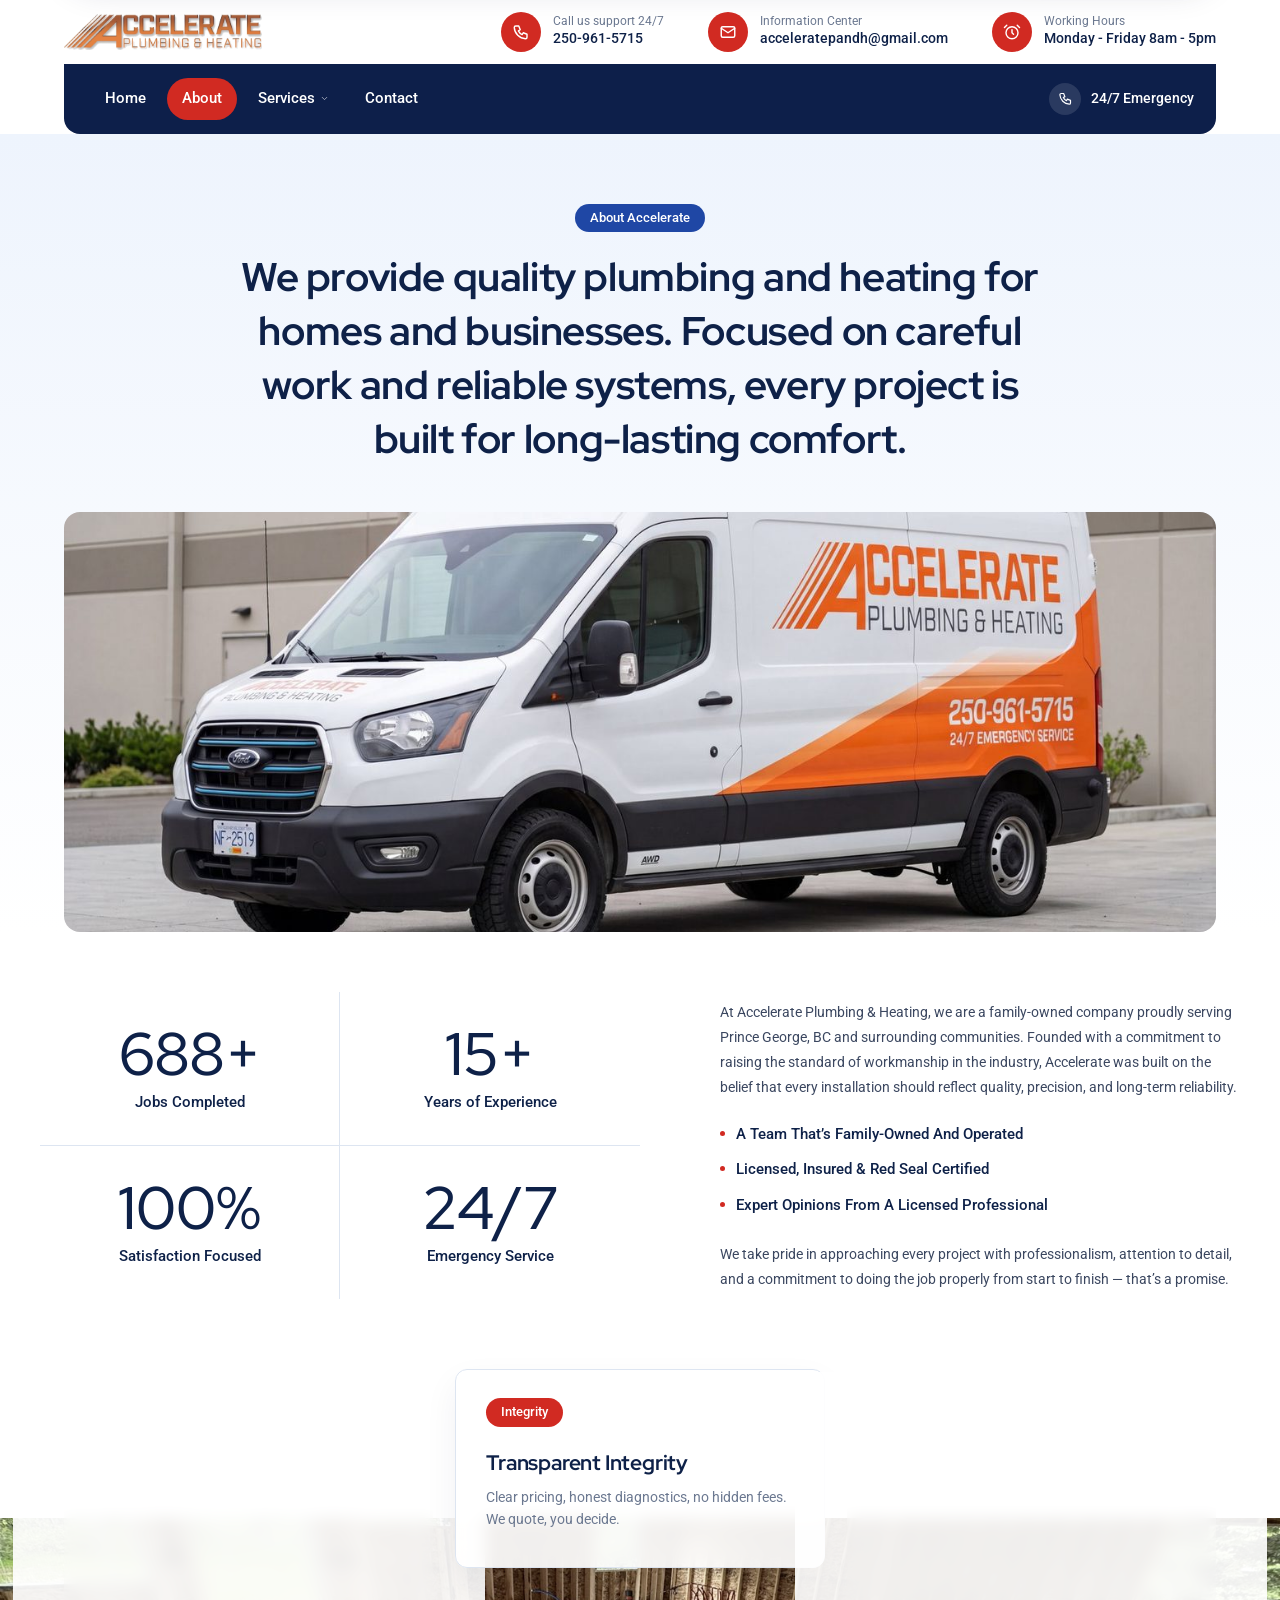
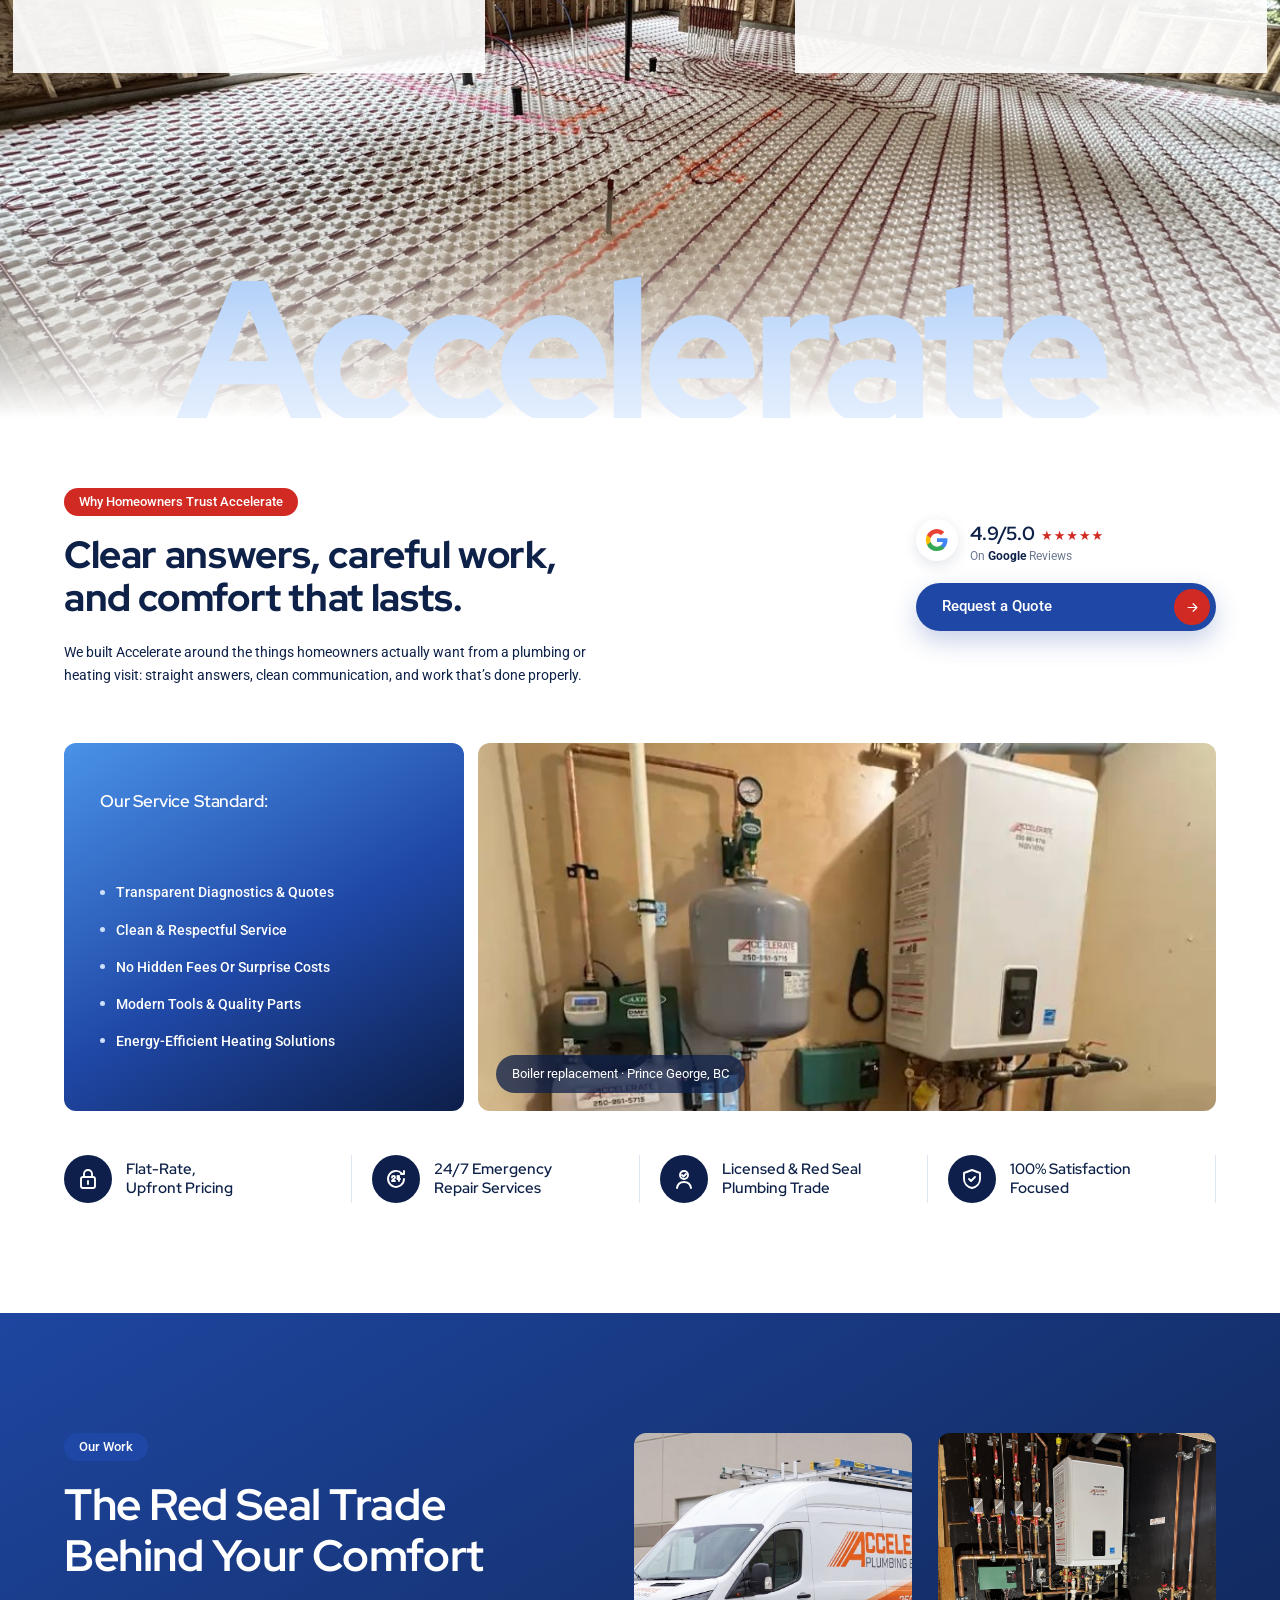
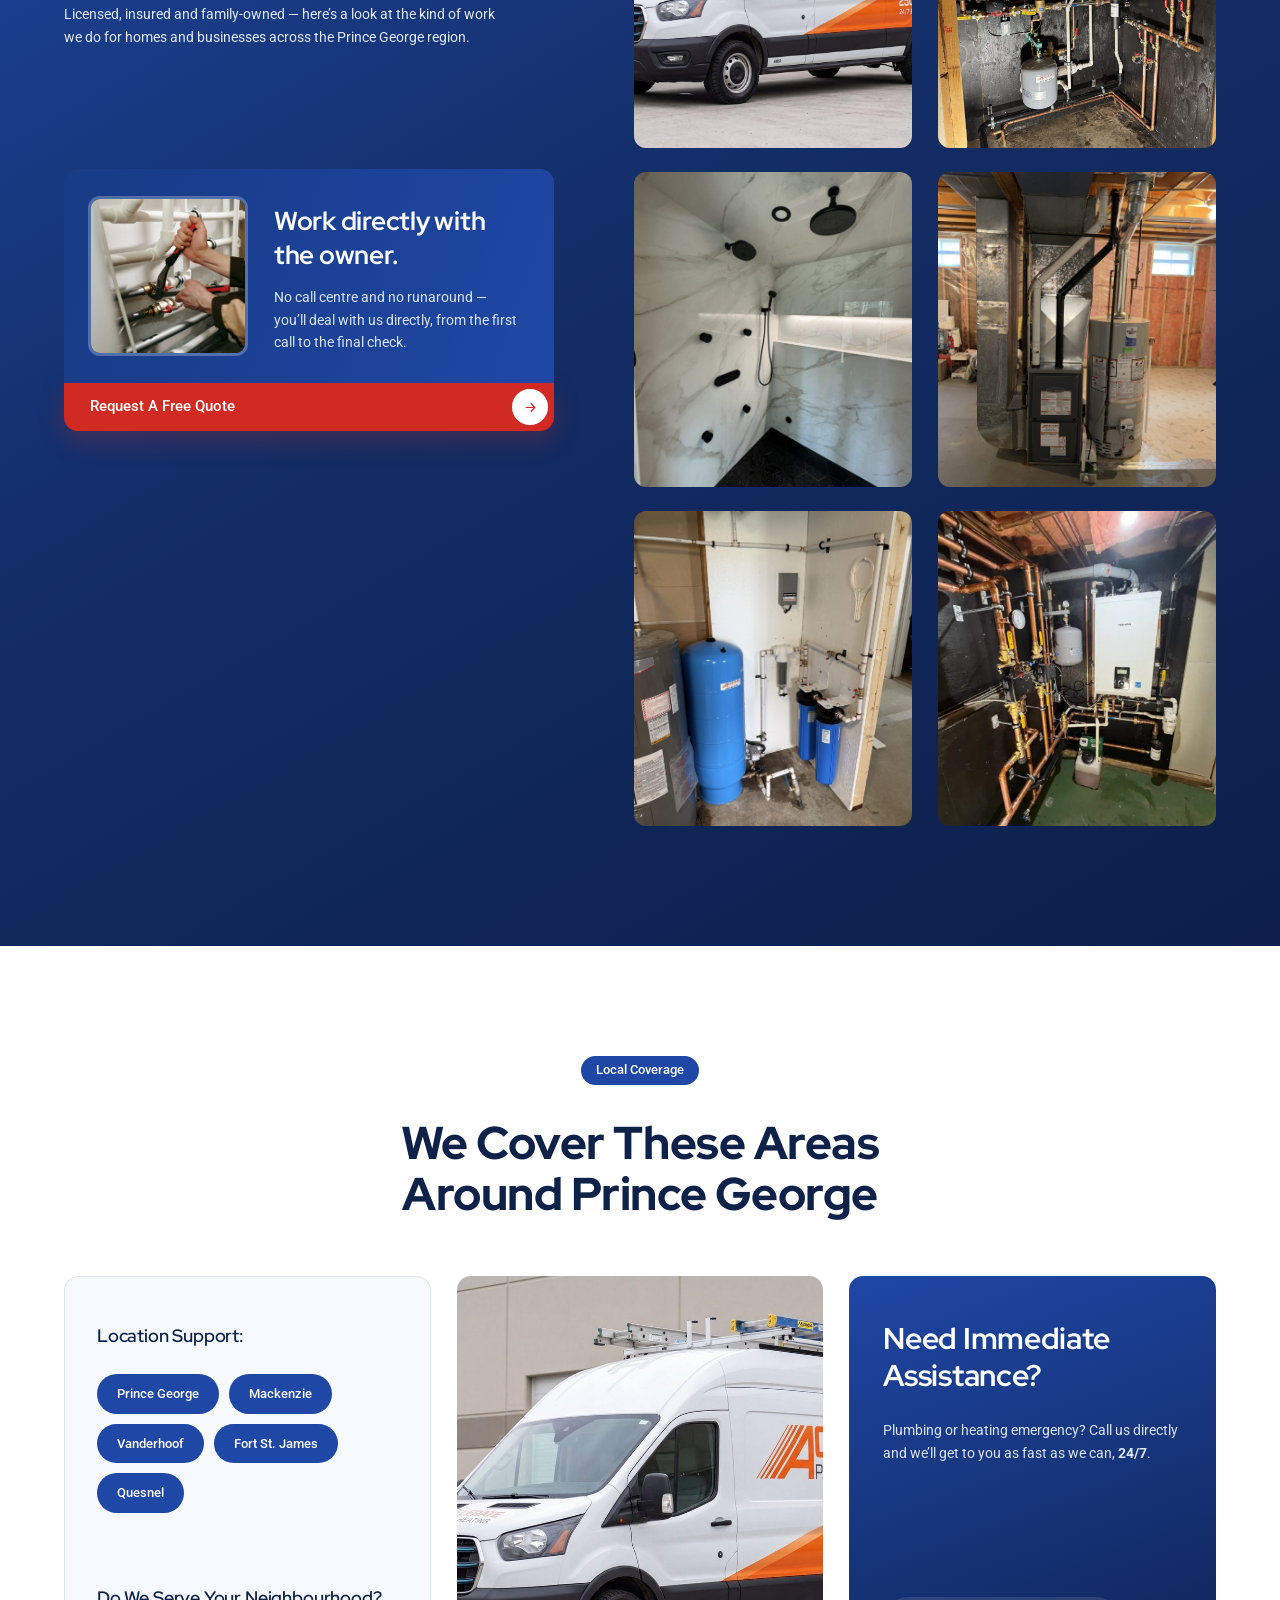
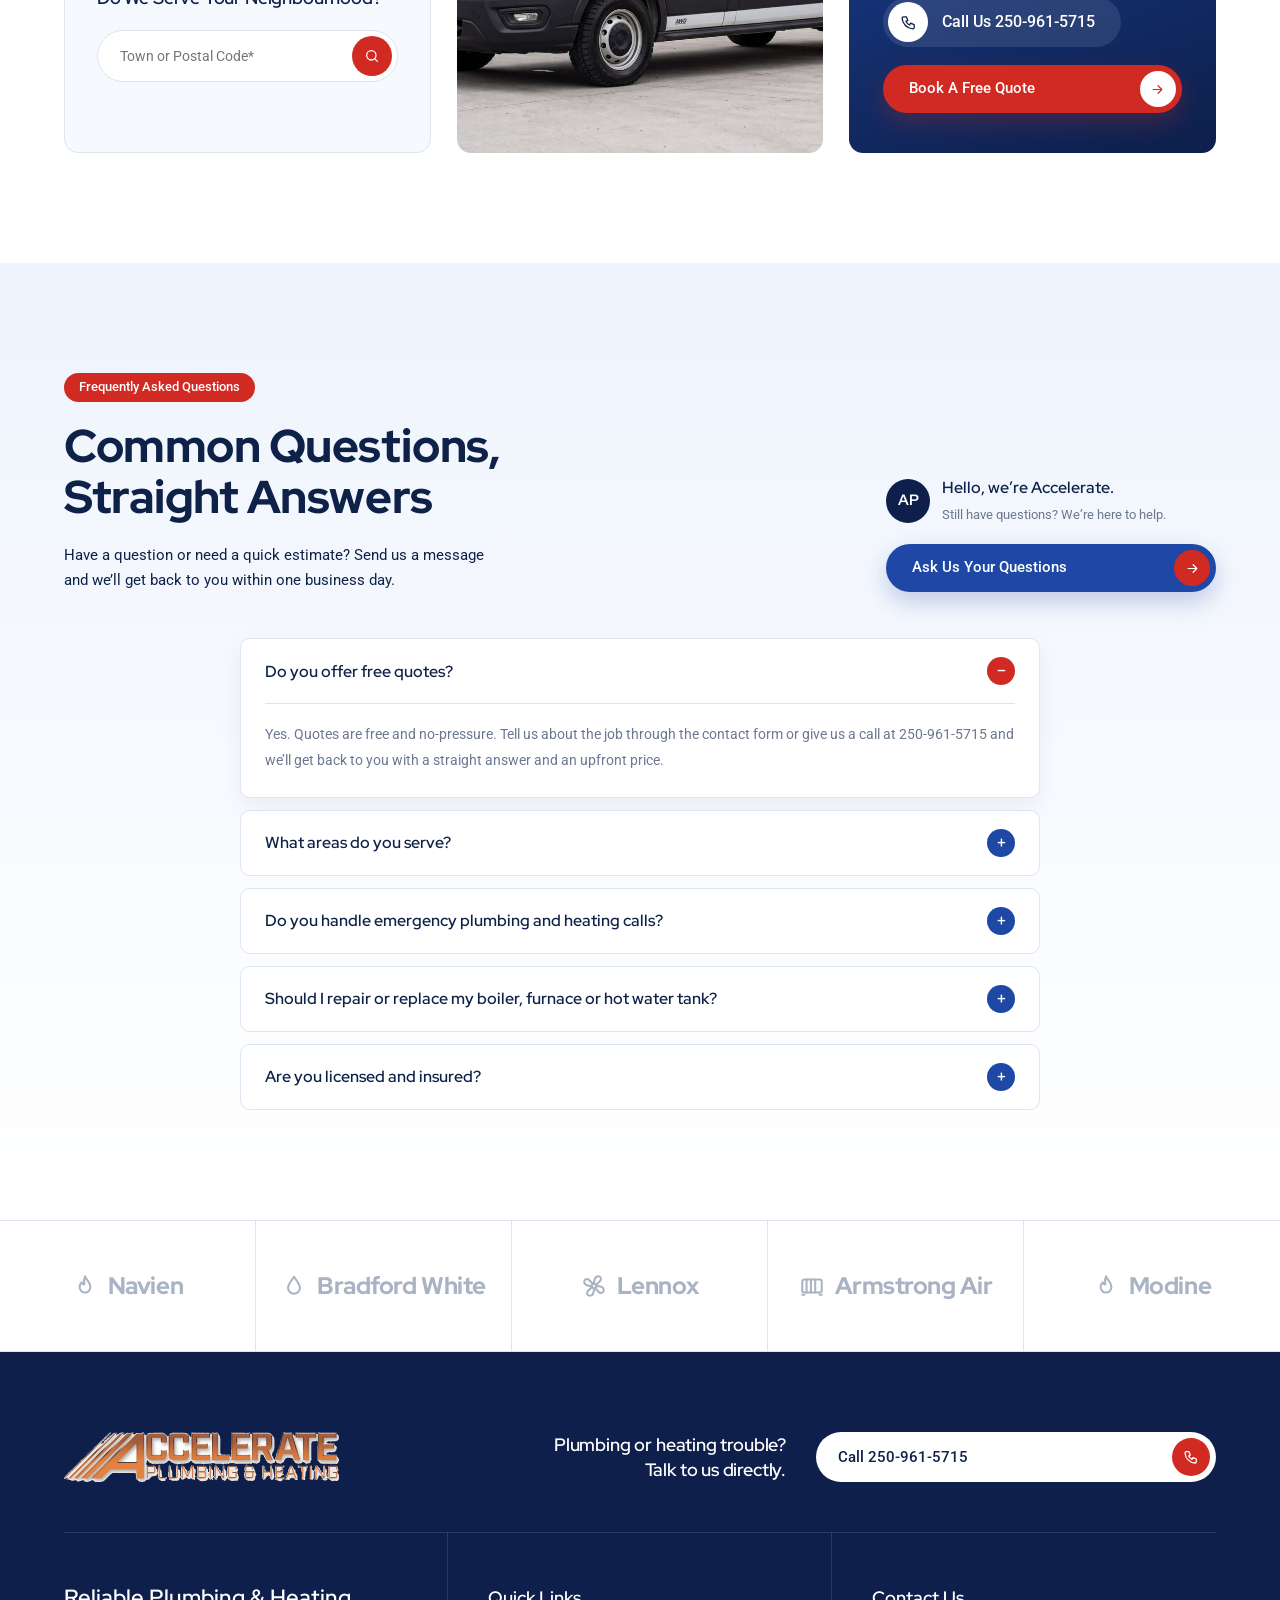
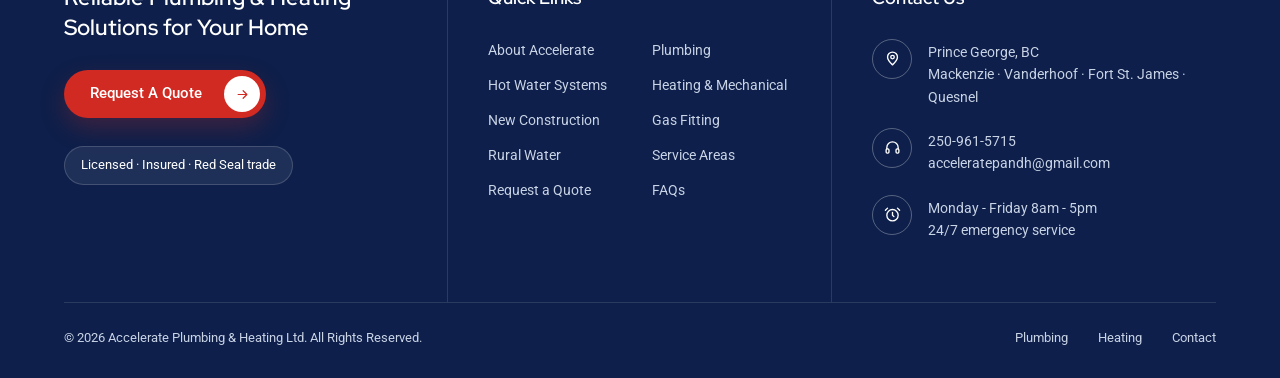
==== commit 4dba8a8b: "Add files via upload" ====
--- a/about.html
+++ b/about.html
@@ -3,249 +3,155 @@
 <head>
 <meta charset="utf-8">
 <meta name="viewport" content="width=device-width, initial-scale=1">
-<title>About | Accelerate Plumbing & Heating</title>
-<meta name="description" content="About Accelerate Plumbing & Heating — a family-owned plumbing, heating and gas fitting company serving Prince George, BC and surrounding communities.">
+<title>About Us | Accelerate Plumbing &amp; Heating | Prince George, BC</title>
+<meta name="description" content="Accelerate Plumbing & Heating is a family-owned, licensed Red Seal plumbing and heating company serving Prince George, BC and surrounding communities.">
 <link rel="icon" type="image/png" href="logo.png">
-<link rel="preconnect" href="https://fonts.googleapis.com">
-  <link rel="preconnect" href="https://fonts.gstatic.com" crossorigin>
-  <link href="https://fonts.googleapis.com/css2?family=Archivo:wght@600;700;800&family=Plus+Jakarta+Sans:wght@400;500;600;700;800&display=swap" rel="stylesheet">
-  <style>
-    *{box-sizing:border-box}
-    @keyframes ctaFlow{0%{background-position:0% 50%}100%{background-position:220% 50%}}
-    a,button{transition:background .35s ease,border-color .35s ease,color .3s ease,box-shadow .4s ease,transform .2s ease,filter .3s ease}
-    html{scroll-behavior:smooth}
-    body{margin:0;padding:0;overflow-x:clip;background:#fff;color:#52617a;-webkit-font-smoothing:antialiased;text-rendering:optimizeLegibility}
-    img{display:block;max-width:100%}
-    ::selection{background:#ee6a1e;color:#fff}
-    @media(max-width:920px){
-      .nav-desktop{display:none !important}
-      .nav-toggle{display:flex !important}
-      .show-sm{display:flex !important}
-      .hide-sm{display:none !important}
-      .mobile-spacer{height:80px !important}
-      .split{grid-template-columns:1fr !important;gap:44px !important}
-      .about-hero-img{position:static !important;width:100% !important;height:320px !important;display:block}
-      .about-hero-txt{max-width:100% !important}
-      .cred-tile{border-left:none !important;padding:6px 0 !important}
-      .cred-sa{border-left:none !important;padding-left:0 !important}
-      .rg{grid-template-columns:1fr !important}
-      .footer-grid{grid-template-columns:1fr 1fr !important;gap:34px !important}
-      .cta-band{align-items:center !important}
-      .ph-h1{font-size:42px !important}
-      .h-sec{font-size:32px !important}
-      .quote-big{font-size:30px !important}
-      .sec{padding-top:64px !important;padding-bottom:64px !important}
-      .wrap{padding-left:22px !important;padding-right:22px !important}
-    }
-    @media(max-width:600px){
-      .ph-h1{font-size:34px !important}
-      .h-sec{font-size:27px !important}
-      .quote-big{font-size:24px !important}
-      .footer-grid{grid-template-columns:1fr !important}
-    }
-    @media(max-width:920px){
-      .chip-row{justify-content:flex-start !important;flex-wrap:nowrap !important;overflow-x:auto !important;-webkit-overflow-scrolling:touch;scrollbar-width:none}
-      .chip-row::-webkit-scrollbar{display:none}
-    }
-  </style>
+<link rel="preload" href="fonts/red-hat-display-latin-800-normal.woff2" as="font" type="font/woff2" crossorigin>
+<link rel="stylesheet" href="styles.css">
 <script src="app.js" defer></script>
 </head>
-<body>
-<div style="font-family:'Plus Jakarta Sans',sans-serif;background:#fff">
-  <div style="display:contents">
-  <div style="position:relative;z-index:50">
-    <!-- utility bar -->
-    <div class="hide-sm" style="background:#fff;border-bottom:1px solid #eef0f3">
-      <div style="max-width:1240px;margin:0 auto;padding:12px 28px;display:flex;align-items:center;justify-content:center;gap:52px">
-        <a href="index.html" style="display:flex;align-items:center;margin-right:auto;text-decoration:none"><img src="logo.png" alt="Accelerate Plumbing &amp; Heating" style="height:40px;width:auto"></a>
-        <div style="display:flex;align-items:center;gap:11px"><div style="width:40px;height:40px;border-radius:50%;background:linear-gradient(100deg,#e85f12,#f97c2f,#ffa052,#f97c2f,#e85f12);background-size:220% auto;animation:ctaFlow 4.5s linear infinite;color:#fff;display:flex;align-items:center;justify-content:center;flex-shrink:0"><svg width="18" height="18" viewBox="0 0 24 24" fill=currentColor><path d="M6.6 10.8c1.4 2.8 3.8 5.2 6.6 6.6l2.2-2.2c.3-.3.7-.4 1-.2 1.1.4 2.3.6 3.6.6.6 0 1 .4 1 1V20c0 .6-.4 1-1 1C10.6 21 3 13.4 3 4c0-.6.4-1 1-1h3.4c.6 0 1 .4 1 1 0 1.2.2 2.4.6 3.6.1.4 0 .8-.3 1l-2.1 2.2z"/></svg></div><div><div style="font-size:11px;color:#8595a8;font-weight:600">Call us 24/7</div><div style="font-size:14px;color:#15171b;font-weight:700">250-961-5715</div></div></div>
-        <div style="display:flex;align-items:center;gap:11px"><div style="width:40px;height:40px;border-radius:50%;background:linear-gradient(100deg,#e85f12,#f97c2f,#ffa052,#f97c2f,#e85f12);background-size:220% auto;animation:ctaFlow 4.5s linear infinite;color:#fff;display:flex;align-items:center;justify-content:center;flex-shrink:0"><svg width="18" height="18" viewBox="0 0 24 24" fill=none stroke=currentColor stroke-width=1.8 stroke-linejoin=round><rect x="3" y="5" width="18" height="14" rx="2"/><path d="m3 7 9 6 9-6"/></svg></div><div><div style="font-size:11px;color:#8595a8;font-weight:600">Information Center</div><div style="font-size:14px;color:#15171b;font-weight:700">acceleratepandh@gmail.com</div></div></div>
-        <div style="display:flex;align-items:center;gap:11px"><div style="width:40px;height:40px;border-radius:50%;background:linear-gradient(100deg,#e85f12,#f97c2f,#ffa052,#f97c2f,#e85f12);background-size:220% auto;animation:ctaFlow 4.5s linear infinite;color:#fff;display:flex;align-items:center;justify-content:center;flex-shrink:0"><svg width="18" height="18" viewBox="0 0 24 24" fill=none stroke=currentColor stroke-width=1.8 stroke-linejoin=round><circle cx="12" cy="12" r="9"/><path d="M12 7v5l3 2"/></svg></div><div><div style="font-size:11px;color:#8595a8;font-weight:600">Working Hours</div><div style="font-size:14px;color:#15171b;font-weight:700">Mon-Fri 8am - 5pm</div></div></div>
+<body class="">
+<div class="topbar"><div class="container">
+  <a href="index.html" class="logo"><img src="logo.png" alt="Accelerate Plumbing &amp; Heating"></a>
+  <a href="tel:+12509615715" class="info"><span class="icon-circle"><svg viewBox="0 0 24 24" fill="none" stroke="currentColor" stroke-width="1.9" stroke-linecap="round" stroke-linejoin="round" aria-hidden="true"><path d="M5 4h4l2 5-2.5 1.5a11 11 0 0 0 5 5L15 13l5 2v4a2 2 0 0 1-2 2A16 16 0 0 1 3 6a2 2 0 0 1 2-2"/></svg></span><span><small>Call us support 24/7</small><b>250-961-5715</b></span></a>
+  <a href="mailto:acceleratepandh@gmail.com" class="info"><span class="icon-circle"><svg viewBox="0 0 24 24" fill="none" stroke="currentColor" stroke-width="1.9" stroke-linecap="round" stroke-linejoin="round" aria-hidden="true"><rect x="3" y="5" width="18" height="14" rx="2"/><path d="m3 7 9 6 9-6"/></svg></span><span><small>Information Center</small><b>acceleratepandh@gmail.com</b></span></a>
+  <div class="info"><span class="icon-circle"><svg viewBox="0 0 24 24" fill="none" stroke="currentColor" stroke-width="1.9" stroke-linecap="round" stroke-linejoin="round" aria-hidden="true"><circle cx="12" cy="13" r="8"/><path d="M12 9v4l2 2M5 3 2 6M19 3l3 3"/></svg></span><span><small>Working Hours</small><b>Monday - Friday 8am - 5pm</b></span></div>
+</div></div>
+<div class="navbar"><div class="container"><div class="navbar__inner">
+  <nav class="nav" aria-label="Main"><a href="index.html">Home</a><a href="about.html" class="is-active">About</a><div class="dd"><button type="button" class="" aria-haspopup="true">Services <svg class="caret" viewBox="0 0 24 24" fill="none" stroke="currentColor" stroke-width="1.9" stroke-linecap="round" stroke-linejoin="round" aria-hidden="true"><path d="m6 9 6 6 6-6"/></svg></button><div class="dd__menu"><a href="plumbing.html">Plumbing</a><a href="heating.html">Heating &amp; Mechanical</a></div></div><a href="contact.html">Contact</a></nav>
+  <a href="tel:+12509615715" class="navbar__call"><span><svg viewBox="0 0 24 24" fill="none" stroke="currentColor" stroke-width="1.9" stroke-linecap="round" stroke-linejoin="round" aria-hidden="true"><path d="M5 4h4l2 5-2.5 1.5a11 11 0 0 0 5 5L15 13l5 2v4a2 2 0 0 1-2 2A16 16 0 0 1 3 6a2 2 0 0 1 2-2"/></svg></span>24/7 Emergency</a>
+</div></div></div>
+<header class="pill pill--fixed" id="pill">
+  <div class="container"><div class="pill__inner">
+    <a href="index.html" class="logo"><img src="logo.png" alt="Accelerate Plumbing &amp; Heating"></a>
+    <nav class="nav" aria-label="Main"><a href="index.html">Home</a><a href="about.html" class="is-active">About</a><div class="dd"><button type="button" class="" aria-haspopup="true">Services <svg class="caret" viewBox="0 0 24 24" fill="none" stroke="currentColor" stroke-width="1.9" stroke-linecap="round" stroke-linejoin="round" aria-hidden="true"><path d="m6 9 6 6 6-6"/></svg></button><div class="dd__menu"><a href="plumbing.html">Plumbing</a><a href="heating.html">Heating &amp; Mechanical</a></div></div><a href="contact.html">Contact</a></nav>
+    <a href="tel:+12509615715" class="pill__call"><span class="icon-circle icon-circle--blue"><svg viewBox="0 0 24 24" fill="none" stroke="currentColor" stroke-width="1.9" stroke-linecap="round" stroke-linejoin="round" aria-hidden="true"><path d="M5 4h4l2 5-2.5 1.5a11 11 0 0 0 5 5L15 13l5 2v4a2 2 0 0 1-2 2A16 16 0 0 1 3 6a2 2 0 0 1 2-2"/></svg></span>
+      <span><small>Call 24/7 Support</small><b>250-961-5715</b></span></a>
+    <a href="contact.html" class="btn btn--blue ">Request a Quote<i><svg viewBox="0 0 24 24" fill="none" stroke="currentColor" stroke-width="1.9" stroke-linecap="round" stroke-linejoin="round" aria-hidden="true"><path d="M5 12h14M13 6l6 6-6 6"/></svg></i></a>
+    <button class="burger" type="button" aria-label="Open menu" data-open><svg viewBox="0 0 24 24" fill="none" stroke="currentColor" stroke-width="1.9" stroke-linecap="round" stroke-linejoin="round" aria-hidden="true"><path d="M4 7h16M4 12h16M4 17h10"/></svg></button>
+  </div></div>
+</header>
+<main>
+<section class="about-hero">
+  <div class="container">
+    <span class="tag tag--blue">About Accelerate</span>
+    <h1 class="reveal-text">We provide quality plumbing and heating for homes and businesses. Focused on careful work and reliable systems, every project is built for long-lasting comfort.</h1>
+    <div class="wide"><img src="company-van.jpg" alt="Accelerate Plumbing &amp; Heating company van in Prince George, BC"></div>
+  </div>
+</section>
+
+<section><div class="container about-stats">
+  <div class="sgrid">
+    <div><b>688+</b><span>Jobs Completed</span></div>
+    <div><b>15+</b><span>Years of Experience</span></div>
+    <div><b>100%</b><span>Satisfaction Focused</span></div>
+    <div><b>24/7</b><span>Emergency Service</span></div>
+  </div>
+  <div class="txt">
+    <p>At Accelerate Plumbing &amp; Heating, we are a family-owned company proudly serving Prince George, BC and surrounding communities. Founded with a commitment to raising the standard of workmanship in the industry, Accelerate was built on the belief that every installation should reflect quality, precision, and long-term reliability.</p>
+    <ul class="dots"><li>A Team That&rsquo;s Family-Owned And Operated</li><li>Licensed, Insured &amp; Red Seal Certified</li><li>Expert Opinions From A Licensed Professional</li></ul>
+    <p>We take pride in approaching every project with professionalism, attention to detail, and a commitment to doing the job properly from start to finish &mdash; that&rsquo;s a promise.</p>
+  </div>
+</div></section>
+
+<section style="position:relative">
+  <div class="container"><div class="pcards pcards--values" style="margin-top:0">
+    <div class="pcard"><span class="tag">Respect</span><h3>Respect Every Home</h3><p>We treat your space, time, and property with the highest level of care and cleanliness.</p></div>
+    <div class="pcard"><span class="tag">Integrity</span><h3>Transparent Integrity</h3><p>Clear pricing, honest diagnostics, no hidden fees. We quote, you decide.</p></div>
+    <div class="pcard"><span class="tag">Quality</span><h3>Quality Workmanship</h3><p>Clean installs and reliable solutions that stand the test of time.</p></div>
+  </div></div>
+  <div class="wm wm--under"><img src="infloor-heating.jpg" alt="" loading="lazy"><div class="wm__text" aria-hidden="true">Accelerate</div></div>
+</section>
+
+<section class="section" style="padding-top:70px">
+  <div class="container">
+    <div class="clear__head">
+      <div><span class="tag">Why Homeowners Trust Accelerate</span><h2 class="sec-title sec-title--sm">Clear answers, careful work,<br>and comfort that lasts.</h2>
+        <p>We built Accelerate around the things homeowners actually want from a plumbing or heating visit: straight answers, clean communication, and work that&rsquo;s done properly.</p></div>
+      <div class="clear__right"><div class="google"><span class="g"><svg viewBox="0 0 24 24" aria-hidden="true"><path fill="#4285F4" d="M22.5 12.2c0-.7-.1-1.4-.2-2H12v3.8h5.9a5 5 0 0 1-2.2 3.3v2.7h3.5c2-1.9 3.3-4.7 3.3-7.8z"/><path fill="#34A853" d="M12 23c3 0 5.5-1 7.3-2.7l-3.5-2.7c-1 .7-2.3 1.1-3.8 1.1-2.9 0-5.4-2-6.3-4.6H2v2.8A11 11 0 0 0 12 23z"/><path fill="#FBBC05" d="M5.7 14.1a6.6 6.6 0 0 1 0-4.2V7.1H2a11 11 0 0 0 0 9.8z"/><path fill="#EA4335" d="M12 5.4c1.6 0 3 .6 4.2 1.7l3.1-3.1A11 11 0 0 0 2 7.1l3.7 2.8C6.6 7.3 9.1 5.4 12 5.4z"/></svg></span><div><strong>4.9/5.0</strong><span class="stars">★★★★★</span><small>On <b>Google</b> Reviews</small></div></div><a href="contact.html" class="btn btn--blue btn--wide">Request a Quote<i><svg viewBox="0 0 24 24" fill="none" stroke="currentColor" stroke-width="1.9" stroke-linecap="round" stroke-linejoin="round" aria-hidden="true"><path d="M5 12h14M13 6l6 6-6 6"/></svg></i></a></div>
+    </div>
+    <div class="clear__grid">
+      <div class="std-card"><h3>Our Service Standard:</h3><ul class="dots"><li>Transparent Diagnostics &amp; Quotes</li><li>Clean &amp; Respectful Service</li><li>No Hidden Fees Or Surprise Costs</li><li>Modern Tools &amp; Quality Parts</li><li>Energy-Efficient Heating Solutions</li></ul></div>
+      <div class="clear__img"><img src="boiler-replacement.jpg" alt="Boiler replacement by Accelerate" loading="lazy" style="object-position:50% 35%"><span>Boiler replacement &middot; Prince George, BC</span></div>
+    </div>
+    <div class="feat-row"><div class="feat"><span class="icon-circle"><svg viewBox="0 0 24 24" fill="none" stroke="currentColor" stroke-width="1.9" stroke-linecap="round" stroke-linejoin="round" aria-hidden="true"><rect x="5" y="10" width="14" height="11" rx="2"/><path d="M8 10V7a4 4 0 0 1 8 0v3"/><path d="M12 14v3"/></svg></span><span>Flat-Rate,<br>Upfront Pricing</span></div><div class="feat"><span class="icon-circle"><svg viewBox="0 0 24 24" fill="none" stroke="currentColor" stroke-width="1.9" stroke-linecap="round" stroke-linejoin="round" aria-hidden="true"><path d="M20 12a8 8 0 1 1-2.3-5.7"/><path d="M20 4v3h-3"/><path d="M8 10.5a1.5 1.5 0 0 1 3 0c0 1.5-3 2-3 3.5h3M13.5 9v3h2.5M15 9v5"/></svg></span><span>24/7 Emergency<br>Repair Services</span></div><div class="feat"><span class="icon-circle"><svg viewBox="0 0 24 24" fill="none" stroke="currentColor" stroke-width="1.9" stroke-linecap="round" stroke-linejoin="round" aria-hidden="true"><circle cx="12" cy="8" r="4"/><path d="M5 21c.6-3.8 3.4-6 7-6s6.4 2.2 7 6"/><path d="m10 8 1.5 1.5L14 7"/></svg></span><span>Licensed &amp; Red Seal<br>Plumbing Trade</span></div><div class="feat"><span class="icon-circle"><svg viewBox="0 0 24 24" fill="none" stroke="currentColor" stroke-width="1.9" stroke-linecap="round" stroke-linejoin="round" aria-hidden="true"><path d="M12 3 4 6v6c0 4.5 3.3 8 8 9 4.7-1 8-4.5 8-9V6Z"/><path d="m9 12 2 2 4-4"/></svg></span><span>100% Satisfaction<br>Focused</span></div></div>
+  </div>
+</section>
+
+<section class="team">
+  <div class="container team__grid">
+    <div class="team__intro">
+      <span class="tag tag--blue">Our Work</span>
+      <h2>The Red Seal Trade Behind Your Comfort</h2>
+      <p>Licensed, insured and family-owned &mdash; here&rsquo;s a look at the kind of work we do for homes and businesses across the Prince George region.</p>
+      <div class="career">
+        <div class="career__card"><img src="plumbing.jpg" alt="" loading="lazy"><h3>Work directly with the owner.</h3>
+          <p>No call centre and no runaround &mdash; you&rsquo;ll deal with us directly, from the first call to the final check.</p></div>
+        <a href="contact.html" class="btn btn--red btn--wide">Request A Free Quote<i><svg viewBox="0 0 24 24" fill="none" stroke="currentColor" stroke-width="1.9" stroke-linecap="round" stroke-linejoin="round" aria-hidden="true"><path d="M5 12h14M13 6l6 6-6 6"/></svg></i></a>
       </div>
     </div>
-    <!-- floating pill nav -->
-    <div style="position:relative;z-index:50;margin-top:16px">
-      <div style="max-width:1240px;margin:0 auto;padding:0 28px">
-        <div style="background:#fff;border-radius:999px;box-shadow:0 10px 34px rgba(18,20,25,0.12);display:flex;align-items:center;justify-content:space-between;padding:10px 12px 10px 26px;gap:20px">
-          <a href="index.html" class="show-sm" style="display:none;align-items:center;text-decoration:none"><img src="logo.png" alt="Accelerate" style="height:32px"></a>
-          <nav class="nav-desktop" style="display:flex;align-items:center;gap:30px">
-            <a href="index.html" style="font-weight:600;font-size:15px;text-decoration:none;color:#15171b;white-space:nowrap" data-hover="color:#ee6a1e">Home</a>
-            <a href="about.html" style="font-weight:700;font-size:15px;text-decoration:none;color:#fff;background:#ee6a1e;padding:9px 20px;border-radius:999px;white-space:nowrap">About</a>
-            <a href="plumbing.html" style="font-weight:600;font-size:15px;text-decoration:none;color:#15171b;white-space:nowrap" data-hover="color:#ee6a1e">Plumbing</a>
-            <a href="heating.html" style="font-weight:600;font-size:15px;text-decoration:none;color:#15171b;white-space:nowrap" data-hover="color:#ee6a1e">Heating &amp; Mechanical</a>
-            <a href="contact.html" style="font-weight:600;font-size:15px;text-decoration:none;color:#15171b;white-space:nowrap" data-hover="color:#ee6a1e">Contact</a>
-          </nav>
-          <div class="nav-desktop" style="display:flex;align-items:center;gap:16px;flex-shrink:0">
-            <a href="tel:+12509615715" style="display:flex;align-items:center;gap:10px;text-decoration:none">
-              <span style="width:38px;height:38px;border-radius:50%;background:#fdeede;color:#ee6a1e;display:flex;align-items:center;justify-content:center"><svg width="17" height="17" viewBox="0 0 24 24" fill="currentColor"><path d="M6.6 10.8c1.4 2.8 3.8 5.2 6.6 6.6l2.2-2.2c.3-.3.7-.4 1-.2 1.1.4 2.3.6 3.6.6.6 0 1 .4 1 1V20c0 .6-.4 1-1 1C10.6 21 3 13.4 3 4c0-.6.4-1 1-1h3.4c.6 0 1 .4 1 1 0 1.2.2 2.4.6 3.6.1.4 0 .8-.3 1l-2.1 2.2z"/></svg></span>
-              <span><span style="display:block;font-size:11px;color:#8595a8;font-weight:600">Call 24/7 Support</span><span style="display:block;font-size:14px;color:#ee6a1e;font-weight:800">250-961-5715</span></span>
-            </a>
-            <a href="contact.html" style="display:inline-flex;align-items:center;gap:9px;background:linear-gradient(100deg,#e85f12,#f97c2f,#ffa052,#f97c2f,#e85f12);background-size:220% auto;animation:ctaFlow 4.5s linear infinite;color:#fff;font-weight:700;font-size:14px;padding:13px 22px;border-radius:999px;text-decoration:none;box-shadow:0 8px 18px rgba(238,106,30,0.3)" data-hover="filter:brightness(1.12) saturate(1.08)">Request a Quote<span style="width:22px;height:22px;border-radius:50%;background:rgba(255,255,255,0.22);display:inline-flex;align-items:center;justify-content:center"><svg width="12" height="12" viewBox="0 0 24 24" fill="none" stroke="currentColor" stroke-width="3"><path d="M5 12h14M13 6l6 6-6 6"/></svg></span></a>
-          </div>
-          <button id="navToggle" type="button" aria-label="Menu" class="nav-toggle" style="display:none;flex-direction:column;gap:5px;background:none;border:none;cursor:pointer;padding:10px;margin-right:8px">
-            <span style="width:26px;height:2.5px;background:#15171b;display:block;border-radius:2px"></span>
-            <span style="width:26px;height:2.5px;background:#15171b;display:block;border-radius:2px"></span>
-            <span style="width:26px;height:2.5px;background:#15171b;display:block;border-radius:2px"></span>
-          </button>
-        </div>
-        <div id="navPanel" style="display:none;background:#fff;border-radius:18px;box-shadow:0 10px 34px rgba(18,20,25,0.12);margin-top:10px;padding:12px 22px 22px">
-          <div style="display:flex;flex-direction:column">
-            <a href="index.html" style="font-weight:600;font-size:17px;color:#15171b;text-decoration:none;padding:14px 2px;border-bottom:1px solid #f0f3f8">Home</a>
-            <a href="about.html" style="font-weight:600;font-size:17px;color:#15171b;text-decoration:none;padding:14px 2px;border-bottom:1px solid #f0f3f8">About</a>
-            <a href="plumbing.html" style="font-weight:600;font-size:17px;color:#15171b;text-decoration:none;padding:14px 2px;border-bottom:1px solid #f0f3f8">Plumbing</a>
-            <a href="heating.html" style="font-weight:600;font-size:17px;color:#15171b;text-decoration:none;padding:14px 2px;border-bottom:1px solid #f0f3f8">Heating &amp; Mechanical</a>
-            <a href="contact.html" style="font-weight:600;font-size:17px;color:#15171b;text-decoration:none;padding:14px 2px;border-bottom:1px solid #f0f3f8">Contact</a>
-          </div>
-          <div style="display:flex;gap:12px;margin-top:18px">
-            <a href="tel:+12509615715" style="flex:1;text-align:center;font-weight:700;color:#15171b;text-decoration:none;border:1.5px solid #dddbd5;padding:14px;border-radius:999px">Call now</a>
-            <a href="contact.html" style="flex:1;text-align:center;background:linear-gradient(100deg,#e85f12,#f97c2f,#ffa052,#f97c2f,#e85f12);background-size:220% auto;animation:ctaFlow 4.5s linear infinite;color:#fff;font-weight:700;text-decoration:none;padding:14px;border-radius:999px">Request a Quote</a>
-          </div>
-        </div>
-      </div>
+    <div class="team__tiles"><div><img src="company-van.jpg" alt="Accelerate Plumbing &amp; Heating service van" loading="lazy"></div><div><img src="boiler-install.jpg" alt="Boiler and hydronic system installed by Accelerate" loading="lazy"></div><div><img src="finished-fixtures.jpg" alt="Finished shower fixtures installed by Accelerate" loading="lazy"></div><div><img src="furnace-install.jpg" alt="High-efficiency furnace installed by Accelerate" loading="lazy"></div><div><img src="rural-water-system.jpg" alt="Rural water system installed by Accelerate" loading="lazy"></div><div><img src="hydronic-manifold.jpg" alt="Hydronic manifold installed by Accelerate" loading="lazy"></div></div>
+  </div>
+</section>
+
+<section class="section" id="coverage">
+  <div class="container">
+    <div class="sec-head sec-head--center"><span class="tag tag--blue">Local Coverage</span><h2 class="sec-title">We Cover These Areas<br>Around Prince George</h2></div>
+    <div class="cover__grid">
+      <div class="loc"><h3>Location Support:</h3><div class="chips"><span>Prince George</span><span>Mackenzie</span><span>Vanderhoof</span><span>Fort St. James</span><span>Quesnel</span></div>
+        <h4>Do We Serve Your Neighbourhood?</h4>
+        <form class="check" data-area-check><label class="sr-only" for="area">Town or postal code</label>
+          <input id="area" placeholder="Town or Postal Code*"><button type="submit" aria-label="Check"><svg viewBox="0 0 24 24" fill="none" stroke="currentColor" stroke-width="1.9" stroke-linecap="round" stroke-linejoin="round" aria-hidden="true"><circle cx="11" cy="11" r="7"/><path d="m20 20-4-4"/></svg></button></form>
+        <div class="check-msg" aria-live="polite"></div></div>
+      <div class="cover__img"><img src="company-van.jpg" alt="Accelerate service van" loading="lazy" style="object-position:40% 50%"></div>
+      <div class="assist"><h3>Need Immediate Assistance?</h3>
+        <p>Plumbing or heating emergency? Call us directly and we&rsquo;ll get to you as fast as we can, <b>24/7</b>.</p>
+        <a href="tel:+12509615715" class="call-pill call-pill--white"><i><svg viewBox="0 0 24 24" fill="none" stroke="currentColor" stroke-width="1.9" stroke-linecap="round" stroke-linejoin="round" aria-hidden="true"><path d="M5 4h4l2 5-2.5 1.5a11 11 0 0 0 5 5L15 13l5 2v4a2 2 0 0 1-2 2A16 16 0 0 1 3 6a2 2 0 0 1 2-2"/></svg></i>Call Us 250-961-5715</a>
+        <a href="contact.html" class="btn btn--red btn--wide">Book A Free Quote<i><svg viewBox="0 0 24 24" fill="none" stroke="currentColor" stroke-width="1.9" stroke-linecap="round" stroke-linejoin="round" aria-hidden="true"><path d="M5 12h14M13 6l6 6-6 6"/></svg></i></a></div>
     </div>
   </div>
-
-
-  <!-- PAGE HERO -->
-  <section style="position:relative;margin-top:-82px;padding-top:82px;overflow:hidden">
-    <div style="position:absolute;inset:0;z-index:0">
-      <img src="company-van.jpg" alt="About Accelerate - Accelerate Plumbing &amp; Heating" style="width:100%;height:100%;object-fit:cover">
-      <div style="position:absolute;inset:0;background:linear-gradient(100deg,rgba(19,22,30,0.92) 0%,rgba(19,22,30,0.80) 45%,rgba(19,22,30,0.42) 100%)"></div>
+</section>
+<section class="section section--soft" id="faq">
+  <div class="container">
+    <div class="faq__head">
+      <div><span class="tag">Frequently Asked Questions</span><h2 class="sec-title">Common Questions,<br>Straight Answers</h2>
+        <p>Have a question or need a quick estimate? Send us a message and we&rsquo;ll get back to you within one business day.</p></div>
+      <div class="helper"><div class="helper__who"><span class="avatar">AP</span><div><b>Hello, we&rsquo;re Accelerate.</b>
+        <small>Still have questions? We&rsquo;re here to help.</small></div></div>
+        <a href="contact.html" class="btn btn--blue btn--wide">Ask Us Your Questions<i><svg viewBox="0 0 24 24" fill="none" stroke="currentColor" stroke-width="1.9" stroke-linecap="round" stroke-linejoin="round" aria-hidden="true"><path d="M5 12h14M13 6l6 6-6 6"/></svg></i></a></div>
     </div>
-    <div class="wrap" style="position:relative;z-index:2;max-width:1240px;margin:0 auto;padding:96px 28px 104px">
-      <div style="max-width:640px">
-        <div style="display:inline-flex;align-items:center;gap:9px;background:linear-gradient(100deg,#e85f12,#f97c2f,#ffa052,#f97c2f,#e85f12);background-size:220% auto;animation:ctaFlow 4.5s linear infinite;color:#fff;font-weight:700;font-size:12px;letter-spacing:1px;text-transform:uppercase;padding:9px 16px;border-radius:8px;margin-bottom:22px">Who We Are</div>
-        <h1 class="hero-h1" style="font-family:'Archivo',sans-serif;font-weight:800;font-size:54px;line-height:1.06;letter-spacing:-1.5px;color:#fff;margin:0">About Accelerate</h1>
-      </div>
+    <div class="faq__list"><details class="qa" open><summary>Do you offer free quotes?<i></i></summary><div class="ans">Yes. Quotes are free and no-pressure. Tell us about the job through the contact form or give us a call at <a href="tel:+12509615715">250-961-5715</a> and we&rsquo;ll get back to you with a straight answer and an upfront price.</div></details><details class="qa"><summary>What areas do you serve?<i></i></summary><div class="ans">We&rsquo;re based in Prince George, BC and also serve Mackenzie, Vanderhoof, Fort St. James, Quesnel and the communities in between. Don&rsquo;t see your town? Call us &mdash; chances are we cover it.</div></details><details class="qa"><summary>Do you handle emergency plumbing and heating calls?<i></i></summary><div class="ans">Yes &mdash; plumbing and heating problems don&rsquo;t wait for business hours. For anything urgent, calling is the fastest way to reach us.</div></details><details class="qa"><summary>Should I repair or replace my boiler, furnace or hot water tank?<i></i></summary><div class="ans">It depends on the age, condition and efficiency of the equipment. We&rsquo;ll give you an honest comparison of repair vs. replacement and never upsell you on capacity you don&rsquo;t need.</div></details><details class="qa"><summary>Are you licensed and insured?<i></i></summary><div class="ans">Yes. Accelerate Plumbing &amp; Heating is a licensed and insured, Red Seal trade, and we do our gas fitting safely and to code.</div></details></div>
+  </div>
+</section>
+<div class="brands" aria-label="Equipment we install"><span><svg viewBox="0 0 24 24" fill="none" stroke="currentColor" stroke-width="1.9" stroke-linecap="round" stroke-linejoin="round" aria-hidden="true"><path d="M12 3c.8 3.4 5 5 5 10a5 5 0 0 1-10 0c0-2 .8-3.3 2-4.4.4 1.6 1.4 2.2 2.4 1.7-.6-2.6-.3-5 .6-7.3Z"/></svg>Navien</span><span><svg viewBox="0 0 24 24" fill="none" stroke="currentColor" stroke-width="1.9" stroke-linecap="round" stroke-linejoin="round" aria-hidden="true"><path d="M12 3.5C8.5 8 6.5 10.8 6.5 13.7a5.5 5.5 0 0 0 11 0C17.5 10.8 15.5 8 12 3.5Z"/></svg>Bradford White</span><span><svg viewBox="0 0 24 24" fill="none" stroke="currentColor" stroke-width="1.9" stroke-linecap="round" stroke-linejoin="round" aria-hidden="true"><circle cx="12" cy="12" r="2"/><path d="M12 10c0-4 1-7 4-7 2 0 3 2 2 4l-4 4M14 12c4 0 7 1 7 4 0 2-2 3-4 2l-4-4M12 14c0 4-1 7-4 7-2 0-3-2-2-4l4-4M10 12c-4 0-7-1-7-4 0-2 2-3 4-2l4 4"/></svg>Lennox</span><span><svg viewBox="0 0 24 24" fill="none" stroke="currentColor" stroke-width="1.9" stroke-linecap="round" stroke-linejoin="round" aria-hidden="true"><rect x="3" y="6" width="18" height="12" rx="2"/><path d="M7 6v12M11 6v12M15 6v12M3 20h2M19 20h2"/></svg>Armstrong Air</span><span><svg viewBox="0 0 24 24" fill="none" stroke="currentColor" stroke-width="1.9" stroke-linecap="round" stroke-linejoin="round" aria-hidden="true"><path d="M12 3c.8 3.4 5 5 5 10a5 5 0 0 1-10 0c0-2 .8-3.3 2-4.4.4 1.6 1.4 2.2 2.4 1.7-.6-2.6-.3-5 .6-7.3Z"/></svg>Modine</span></div>
+</main>
+<footer class="footer">
+  <div class="container">
+    <div class="footer__top">
+      <a href="index.html"><img src="logo.png" alt="Accelerate Plumbing &amp; Heating"></a>
+      <div class="footer__cta"><h4>Plumbing or heating trouble?<br>Talk to us directly.</h4>
+        <a href="tel:+12509615715" class="footer__pill">Call 250-961-5715<i><svg viewBox="0 0 24 24" fill="none" stroke="currentColor" stroke-width="1.9" stroke-linecap="round" stroke-linejoin="round" aria-hidden="true"><path d="M5 4h4l2 5-2.5 1.5a11 11 0 0 0 5 5L15 13l5 2v4a2 2 0 0 1-2 2A16 16 0 0 1 3 6a2 2 0 0 1 2-2"/></svg></i></a></div>
     </div>
-  </section>
-
-
-  <!-- SERVICE CHIP BAR (Kanata-style) -->
-  <div style="background:#fff;border-bottom:1px solid #eef0f3">
-    <div class="wrap chip-row" style="max-width:1240px;margin:0 auto;padding:14px 28px;display:flex;flex-wrap:wrap;gap:10px;align-items:center;justify-content:center">
-      <a href="plumbing.html" style="display:inline-flex;align-items:center;gap:7px;border:1px solid #e2e0da;border-radius:999px;padding:9px 16px;font-size:13.5px;font-weight:600;color:#23262b;text-decoration:none;background:#fff;white-space:nowrap" data-hover="border-color:#ee6a1e;color:#ee6a1e"><span style="color:#ee6a1e">★</span>Service &amp; Repair</a>
-      <a href="plumbing.html" style="display:inline-flex;align-items:center;gap:7px;border:1px solid #e2e0da;border-radius:999px;padding:9px 16px;font-size:13.5px;font-weight:600;color:#23262b;text-decoration:none;background:#fff;white-space:nowrap" data-hover="border-color:#ee6a1e;color:#ee6a1e"><span style="color:#ee6a1e">★</span>Hot Water</a>
-      <a href="plumbing.html" style="display:inline-flex;align-items:center;gap:7px;border:1px solid #e2e0da;border-radius:999px;padding:9px 16px;font-size:13.5px;font-weight:600;color:#23262b;text-decoration:none;background:#fff;white-space:nowrap" data-hover="border-color:#ee6a1e;color:#ee6a1e"><span style="color:#ee6a1e">★</span>New Construction</a>
-      <a href="plumbing.html" style="display:inline-flex;align-items:center;gap:7px;border:1px solid #e2e0da;border-radius:999px;padding:9px 16px;font-size:13.5px;font-weight:600;color:#23262b;text-decoration:none;background:#fff;white-space:nowrap" data-hover="border-color:#ee6a1e;color:#ee6a1e"><span style="color:#ee6a1e">★</span>Rural Water</a>
-      <a href="heating.html" style="display:inline-flex;align-items:center;gap:7px;border:1px solid #e2e0da;border-radius:999px;padding:9px 16px;font-size:13.5px;font-weight:600;color:#23262b;text-decoration:none;background:#fff;white-space:nowrap" data-hover="border-color:#ee6a1e;color:#ee6a1e"><span style="color:#ee6a1e">★</span>Boilers &amp; Hydronics</a>
-      <a href="heating.html" style="display:inline-flex;align-items:center;gap:7px;border:1px solid #e2e0da;border-radius:999px;padding:9px 16px;font-size:13.5px;font-weight:600;color:#23262b;text-decoration:none;background:#fff;white-space:nowrap" data-hover="border-color:#ee6a1e;color:#ee6a1e"><span style="color:#ee6a1e">★</span>Furnaces</a>
-      <a href="heating.html" style="display:inline-flex;align-items:center;gap:7px;border:1px solid #e2e0da;border-radius:999px;padding:9px 16px;font-size:13.5px;font-weight:600;color:#23262b;text-decoration:none;background:#fff;white-space:nowrap" data-hover="border-color:#ee6a1e;color:#ee6a1e"><span style="color:#ee6a1e">★</span>Gas Fitting</a>
+    <div class="footer__grid">
+      <div><p class="footer__lead">Reliable Plumbing &amp; Heating Solutions for Your Home</p>
+        <a href="contact.html" class="btn btn--red ">Request A Quote<i><svg viewBox="0 0 24 24" fill="none" stroke="currentColor" stroke-width="1.9" stroke-linecap="round" stroke-linejoin="round" aria-hidden="true"><path d="M5 12h14M13 6l6 6-6 6"/></svg></i></a>
+        <div><span class="badge">Licensed &middot; Insured &middot; Red Seal trade</span></div></div>
+      <div><h5>Quick Links</h5><div class="links">
+        <a href="about.html">About Accelerate</a><a href="plumbing.html">Plumbing</a>
+        <a href="plumbing.html#hot-water">Hot Water Systems</a><a href="heating.html">Heating &amp; Mechanical</a>
+        <a href="plumbing.html#new-construction">New Construction</a><a href="heating.html#gas-fitting">Gas Fitting</a>
+        <a href="plumbing.html#rural-water">Rural Water</a><a href="about.html#coverage">Service Areas</a>
+        <a href="contact.html">Request a Quote</a><a href="about.html#faq">FAQs</a></div></div>
+      <div><h5>Contact Us</h5><div class="cinfo">
+        <div><i><svg viewBox="0 0 24 24" fill="none" stroke="currentColor" stroke-width="1.9" stroke-linecap="round" stroke-linejoin="round" aria-hidden="true"><path d="M12 21c5-4.5 7-8 7-11a7 7 0 1 0-14 0c0 3 2 6.5 7 11Z"/><circle cx="12" cy="10" r="2.5"/></svg></i><span>Prince George, BC<br>Mackenzie &middot; Vanderhoof &middot; Fort St. James &middot; Quesnel</span></div>
+        <div><i><svg viewBox="0 0 24 24" fill="none" stroke="currentColor" stroke-width="1.9" stroke-linecap="round" stroke-linejoin="round" aria-hidden="true"><path d="M4 14v-2a8 8 0 0 1 16 0v2"/><rect x="3" y="14" width="4" height="6" rx="1.5"/><rect x="17" y="14" width="4" height="6" rx="1.5"/></svg></i><span><a href="tel:+12509615715">250-961-5715</a><br><a href="mailto:acceleratepandh@gmail.com">acceleratepandh@gmail.com</a></span></div>
+        <div><i><svg viewBox="0 0 24 24" fill="none" stroke="currentColor" stroke-width="1.9" stroke-linecap="round" stroke-linejoin="round" aria-hidden="true"><circle cx="12" cy="13" r="8"/><path d="M12 9v4l2 2M5 3 2 6M19 3l3 3"/></svg></i><span>Monday - Friday 8am - 5pm<br>24/7 emergency service</span></div></div></div>
     </div>
+    <div class="footer__bottom"><span>&copy; 2026 Accelerate Plumbing &amp; Heating Ltd. All Rights Reserved.</span>
+      <nav><a href="plumbing.html">Plumbing</a><a href="heating.html">Heating</a><a href="contact.html">Contact</a></nav></div>
   </div>
-
-
-
-  <!-- INTRO -->
-  <section style="background:#efedea;position:relative;overflow:hidden">
-    <img class="about-hero-img" src="company-van.jpg" alt="Accelerate Plumbing &amp; Heating company van in Prince George, BC" style="position:absolute;top:0;right:0;height:100%;width:46%;object-fit:cover">
-    <div class="wrap" style="max-width:1240px;margin:0 auto;padding:92px 28px 96px">
-      <div class="about-hero-txt" style="max-width:48%">
-        <div style="color:#ee6a1e;font-weight:700;font-size:13px;letter-spacing:2px;text-transform:uppercase;margin-bottom:18px">About Accelerate</div>
-        <h1 class="ph-h1" style="font-family:'Archivo',sans-serif;font-weight:800;font-size:46px;line-height:1.1;letter-spacing:-1.2px;color:#15171b;margin:0 0 24px">Built on<br><span style="color:#ee6a1e">quality workmanship.</span></h1>
-        <div style="font-size:16.5px;line-height:1.75;color:#3f4a5c;display:flex;flex-direction:column;gap:16px">
-          <p style="margin:0">At Accelerate Plumbing &amp; Heating, we are a family-owned company proudly serving Prince George, BC and surrounding communities.</p>
-          <p style="margin:0">Founded with a commitment to raising the standard of workmanship in the industry, Accelerate Plumbing &amp; Heating was built on the belief that every installation should reflect quality, precision, and long-term reliability.</p>
-          <p style="margin:0">We take pride in approaching every project with professionalism, attention to detail, and a commitment to doing the job properly from start to finish.</p>
-        </div>
-      </div>
-    </div>
-  </section>
-
-  <!-- CREDENTIALS + SERVICE AREA -->
-  <section class="sec" style="background:#faf9f7;padding:80px 0">
-    <div class="wrap" style="max-width:1240px;margin:0 auto;padding:0 28px">
-      <div class="split" style="display:grid;grid-template-columns:1.6fr 1fr;gap:44px;align-items:center">
-        <div class="rg" style="display:grid;grid-template-columns:repeat(3,1fr);gap:18px 0;align-items:start">
-          <div class="cred-tile" style="padding:10px 26px;text-align:center">
-            <div style="display:flex;justify-content:center;margin-bottom:20px"><svg width="76" height="76" viewBox="0 0 24 24" fill="none" stroke="#ee6a1e" stroke-width="1.4" stroke-linejoin="round"><circle cx="12" cy="9" r="5.2"></circle><path d="M8.8 13.4 7.2 20l4.8-2.4 4.8 2.4-1.6-6.6"></path></svg></div>
-            <div style="font-family:'Archivo',sans-serif;font-weight:800;font-size:21px;color:#15171b;margin-bottom:10px;line-height:1.25">Red Seal Plumber</div>
-            <div style="font-size:16px;line-height:1.65;color:#52617a">Certified, trained and committed to the highest standard of work.</div>
-          </div>
-          <div style="border-left:1px solid #e2ded8;padding:10px 26px;text-align:center">
-            <div style="display:flex;justify-content:center;margin-bottom:20px"><svg width="76" height="76" viewBox="0 0 24 24" fill="none" stroke="#ee6a1e" stroke-width="1.4" stroke-linejoin="round"><path d="M12 3 5 5.8v5.4c0 4.3 3 7.9 7 9.3 4-1.4 7-5 7-9.3V5.8Z"></path></svg></div>
-            <div style="font-family:'Archivo',sans-serif;font-weight:800;font-size:21px;color:#15171b;margin-bottom:10px;line-height:1.25">Licensed &amp; Insured</div>
-            <div style="font-size:16px;line-height:1.65;color:#52617a">Fully licensed and insured for your peace of mind.</div>
-          </div>
-          <div style="border-left:1px solid #e2ded8;padding:10px 26px;text-align:center">
-            <div style="display:flex;justify-content:center;margin-bottom:20px"><svg width="76" height="76" viewBox="0 0 24 24" fill="none" stroke="#ee6a1e" stroke-width="1.4" stroke-linejoin="round"><path d="M14.5 6.5a4 4 0 0 0-5.3 4.9L4 16.6V20h3.4l5.2-5.2a4 4 0 0 0 4.9-5.3L14.6 12l-2.6-2.6Z"></path></svg></div>
-            <div style="font-family:'Archivo',sans-serif;font-weight:800;font-size:21px;color:#15171b;margin-bottom:10px;line-height:1.25">Quality Workmanship</div>
-            <div style="font-size:16px;line-height:1.65;color:#52617a">Clean installs, reliable solutions and work that stands the test of time.</div>
-          </div>
-        </div>
-        <div class="cred-sa" style="border-left:1px solid #e2ded8;padding-left:48px">
-          <div style="color:#ee6a1e;font-weight:700;font-size:13px;letter-spacing:2px;text-transform:uppercase;margin-bottom:14px">Service area</div>
-          <h2 class="h-sec" style="font-family:'Archivo',sans-serif;font-weight:800;font-size:30px;line-height:1.14;letter-spacing:-0.8px;color:#15171b;margin:0 0 14px">Serving Prince George &amp; surrounding areas.</h2>
-          <p style="font-size:16px;line-height:1.7;color:#52617a;margin:0 0 20px">Proudly providing plumbing, heating and gas fitting services throughout Prince George and the surrounding communities.</p>
-          <a href="contact.html" style="display:flex;align-items:center;gap:10px;border:1.5px solid #ee6a1e;border-radius:10px;padding:14px 18px;text-decoration:none;color:#15171b;font-weight:600;font-size:14.5px;background:#fff" data-hover="background:#fef3ec"><svg width="16" height="16" viewBox="0 0 24 24" fill="none" stroke="#ee6a1e" stroke-width="1.8" stroke-linejoin="round" style="flex-shrink:0"><path d="M12 21c5-4.5 7-8 7-11a7 7 0 1 0-14 0c0 3 2 6.5 7 11Z"></path><circle cx="12" cy="10" r="2.5"></circle></svg>Not sure if we service your area?&nbsp;<span style="color:#ee6a1e;font-weight:700">Get in touch and ask.</span></a>
-        </div>
-      </div>
-    </div>
-  </section>
-
-  <div style="display:contents">
-  <section style="background:#ee6a1e;position:relative;overflow:hidden">
-    <div style="position:absolute;inset:0;background:radial-gradient(circle at 80% 20%,rgba(255,255,255,0.16),transparent 45%),linear-gradient(120deg,rgba(0,0,0,0.12),transparent 50%);pointer-events:none"></div>
-    <div class="cta-band wrap" style="max-width:1100px;margin:0 auto;padding:70px 28px;position:relative;text-align:center;display:flex;flex-direction:column;align-items:center;gap:22px">
-      <div style="font-weight:700;font-size:13px;letter-spacing:2px;text-transform:uppercase;color:rgba(255,255,255,0.85)">Free, no-pressure quotes</div>
-      <h2 style="font-family:'Archivo',sans-serif;font-weight:800;font-size:46px;line-height:1.05;color:#fff;margin:0;letter-spacing:-1px;max-width:760px">Get a free quote today.</h2>
-      <p style="font-size:18px;line-height:1.6;color:rgba(255,255,255,0.92);margin:0;max-width:560px">Tell us about your project and we'll get back to you with a straight answer.</p>
-      <div style="display:flex;gap:14px;flex-wrap:wrap;justify-content:center;margin-top:6px">
-        <a href="contact.html" style="display:inline-flex;align-items:center;gap:9px;background:#fff;color:#15171b;font-weight:700;font-size:16px;padding:16px 30px;border-radius:10px;text-decoration:none;box-shadow:0 12px 26px rgba(0,0,0,0.16)" data-hover="background:#fef3ec">Request a Quote<svg width="16" height="16" viewBox="0 0 24 24" fill="none" stroke="currentColor" stroke-width="2.4"><path d="M5 12h14M13 6l6 6-6 6"></path></svg></a>
-        <a href="tel:+12509615715" style="display:inline-flex;align-items:center;gap:10px;color:#fff;font-weight:700;font-size:16px;padding:16px 28px;border-radius:10px;text-decoration:none;border:2px solid rgba(255,255,255,0.6)" data-hover="border-color:#fff;background:rgba(255,255,255,0.12)">
-          <svg width="17" height="17" viewBox="0 0 24 24"><path d="M6.6 10.8c1.4 2.8 3.8 5.2 6.6 6.6l2.2-2.2c.3-.3.7-.4 1-.2 1.1.4 2.3.6 3.6.6.6 0 1 .4 1 1V20c0 .6-.4 1-1 1C10.6 21 3 13.4 3 4c0-.6.4-1 1-1h3.4c.6 0 1 .4 1 1 0 1.2.2 2.4.6 3.6.1.4 0 .8-.3 1l-2.1 2.2z" fill="#fff"></path></svg>
-          250-961-5715
-        </a>
-      </div>
-    </div>
-  </section>
-  <footer style="background:#0c0d10;color:#9fb0c4;font-size:14.5px;line-height:1.75">
-    <div class="wrap" style="max-width:1240px;margin:0 auto;padding:66px 28px 0">
-      <div class="footer-grid" style="display:grid;grid-template-columns:1.8fr 1fr 1fr 1.2fr;gap:46px">
-        <div>
-          <a href="index.html" style="display:inline-flex;background:#fff;border-radius:12px;padding:16px 20px;margin-bottom:22px;box-shadow:0 8px 22px rgba(0,0,0,0.28)">
-            <img src="logo.png" alt="Accelerate Plumbing &amp; Heating" style="height:40px;width:auto;display:block">
-          </a>
-          <p style="margin:0 0 20px;max-width:340px;color:#9fb0c4">Plumbing, heating and gas fitting for Prince George and the surrounding communities.</p>
-          <div style="display:inline-flex;align-items:center;gap:8px;color:#cdd8e5;font-weight:600;font-size:13px;background:#1a1c20;border:1px solid #2c2f36;padding:9px 14px;border-radius:8px">Licensed &middot; Insured &middot; Red Seal trade</div>
-        </div>
-        <div>
-          <div style="color:#fff;font-weight:700;font-size:13px;letter-spacing:1px;text-transform:uppercase;margin-bottom:18px">Services</div>
-          <div style="display:flex;flex-direction:column;gap:12px">
-            <a href="plumbing.html" style="color:#9fb0c4;text-decoration:none" data-hover="color:#ee6a1e">Service &amp; repair</a>
-            <a href="plumbing.html" style="color:#9fb0c4;text-decoration:none" data-hover="color:#ee6a1e">Custom homes</a>
-            <a href="heating.html" style="color:#9fb0c4;text-decoration:none" data-hover="color:#ee6a1e">Gas fitting</a>
-            <a href="heating.html" style="color:#9fb0c4;text-decoration:none" data-hover="color:#ee6a1e">Boilers &amp; hydronics</a>
-            <a href="heating.html" style="color:#9fb0c4;text-decoration:none" data-hover="color:#ee6a1e">Hot water tanks</a>
-          </div>
-        </div>
-        <div>
-          <div style="color:#fff;font-weight:700;font-size:13px;letter-spacing:1px;text-transform:uppercase;margin-bottom:18px">Company</div>
-          <div style="display:flex;flex-direction:column;gap:12px">
-            <a href="index.html" style="color:#9fb0c4;text-decoration:none" data-hover="color:#ee6a1e">Home</a>
-            <a href="about.html" style="color:#9fb0c4;text-decoration:none" data-hover="color:#ee6a1e">About us</a>
-            <a href="plumbing.html" style="color:#9fb0c4;text-decoration:none" data-hover="color:#ee6a1e">Plumbing</a>
-            <a href="heating.html" style="color:#9fb0c4;text-decoration:none" data-hover="color:#ee6a1e">Heating &amp; hydronics</a>
-            <a href="contact.html" style="color:#9fb0c4;text-decoration:none" data-hover="color:#ee6a1e">Contact</a>
-          </div>
-        </div>
-        <div>
-          <div style="color:#fff;font-weight:700;font-size:13px;letter-spacing:1px;text-transform:uppercase;margin-bottom:18px">Get in touch</div>
-          <div style="display:flex;flex-direction:column;gap:14px">
-            <a href="tel:+12509615715" style="color:#fff;font-weight:800;font-size:21px;text-decoration:none;font-family:'Archivo',sans-serif" data-hover="color:#ee6a1e">250-961-5715</a>
-            <a href="mailto:acceleratepandh@gmail.com" style="color:#9fb0c4;text-decoration:none;word-break:break-word" data-hover="color:#ee6a1e">acceleratepandh@gmail.com</a>
-            <div style="color:#9fb0c4">Prince George, BC<br>Mackenzie &middot; Vanderhoof &middot; Fort St. James &middot; Quesnel</div>
-          </div>
-        </div>
-      </div>
-      <div style="border-top:1px solid #24262b;margin-top:54px;padding:24px 0 30px;display:flex;justify-content:space-between;align-items:center;gap:16px;flex-wrap:wrap;font-size:13px;color:#6f8199">
-        <div>&copy; 2026 Accelerate Plumbing &amp; Heating Ltd. All rights reserved.</div>
-        <div style="display:flex;gap:22px"><span>Licensed &amp; insured</span><span>Prince George &amp; surrounding areas</span></div>
-      </div>
-    </div>
-  </footer>
-  <div class="mobile-spacer" style="height:0"></div>
-</div>
-</div>
+</footer>
+<button class="to-top" type="button" aria-label="Back to top" data-top><svg viewBox="0 0 24 24" fill="none" stroke="currentColor" stroke-width="1.9" stroke-linecap="round" stroke-linejoin="round" aria-hidden="true"><path d="M12 19V5M6 11l6-6 6 6"/></svg></button>
+<div class="mnav" id="mnav" aria-hidden="true"><div class="mnav__panel"><div class="mnav__top"><img src="logo.png" alt="Accelerate Plumbing &amp; Heating"><button class="mnav__close" type="button" aria-label="Close menu" data-close>&times;</button></div><a class="l" href="index.html">Home</a><a class="l is-active" href="about.html">About</a><a class="l sub" href="plumbing.html">Plumbing</a><a class="l sub" href="heating.html">Heating &amp; Mechanical</a><a class="l" href="contact.html">Contact</a><a href="tel:+12509615715" class="btn btn--red btn--wide">Call 250-961-5715<i><svg viewBox="0 0 24 24" fill="none" stroke="currentColor" stroke-width="1.9" stroke-linecap="round" stroke-linejoin="round" aria-hidden="true"><path d="M5 12h14M13 6l6 6-6 6"/></svg></i></a></div></div>
 </body>
-</html>+</html>
--- a/styles.css
+++ b/styles.css
@@ -0,0 +1,714 @@
+/* Accelerate Plumbing & Heating — shared styles */
+
+@font-face{font-family:"Red Hat Display";src:url(fonts/red-hat-display-latin-500-normal.woff2) format("woff2");font-weight:500;font-display:swap}
+@font-face{font-family:"Red Hat Display";src:url(fonts/red-hat-display-latin-600-normal.woff2) format("woff2");font-weight:600;font-display:swap}
+@font-face{font-family:"Red Hat Display";src:url(fonts/red-hat-display-latin-700-normal.woff2) format("woff2");font-weight:700;font-display:swap}
+@font-face{font-family:"Red Hat Display";src:url(fonts/red-hat-display-latin-800-normal.woff2) format("woff2");font-weight:800;font-display:swap}
+@font-face{font-family:"Roboto";src:url(fonts/roboto-latin-400-normal.woff2) format("woff2");font-weight:400;font-display:swap}
+@font-face{font-family:"Roboto";src:url(fonts/roboto-latin-500-normal.woff2) format("woff2");font-weight:500;font-display:swap}
+@font-face{font-family:"Roboto";src:url(fonts/roboto-latin-700-normal.woff2) format("woff2");font-weight:700;font-display:swap}
+
+:root{
+  --navy:#0d1f4a;
+  --navy-2:#132d66;
+  --ink:#0e2148;
+  --blue:#1f47a5;
+  --blue-2:#2a5bc4;
+  --sky:#4a92e8;
+  --red:#d12a22;
+  --red-2:#e43a2c;
+  --text:#3b4760;
+  --muted:#6b7890;
+  --line:#dde5f1;
+  --soft:#eef4fd;
+  --soft-2:#f6f9fe;
+  --head:"Red Hat Display",system-ui,sans-serif;
+  --body:"Roboto",system-ui,-apple-system,"Segoe UI",sans-serif;
+  --radius:16px;
+  --shadow:0 18px 44px rgba(13,31,74,.10);
+}
+
+*{box-sizing:border-box}
+html{scroll-behavior:smooth}
+body{margin:0;font-family:var(--body);font-size:15px;line-height:1.65;color:var(--text);background:#fff;-webkit-font-smoothing:antialiased;overflow-x:clip}
+img{display:block;max-width:100%}
+a{color:inherit;text-decoration:none}
+h1,h2,h3,h4{font-family:var(--head);color:var(--ink);margin:0;letter-spacing:-.01em}
+p{margin:0}
+ul{margin:0;padding:0;list-style:none}
+::selection{background:var(--red);color:#fff}
+.container{max-width:1200px;margin:0 auto;padding:0 24px}
+.sr-only{position:absolute;width:1px;height:1px;overflow:hidden;clip:rect(0 0 0 0)}
+
+/* ---------- small atoms ---------- */
+.tag{display:inline-block;background:var(--red);color:#fff;font-family:var(--body);font-weight:500;font-size:12.5px;line-height:1;padding:8px 15px;border-radius:999px;margin-bottom:18px}
+.tag--blue{background:var(--blue)}
+.sec-title{font-weight:800;font-size:46px;line-height:1.12}
+.sec-title--sm{font-size:38px}
+.sec-head{display:flex;justify-content:space-between;align-items:flex-end;gap:40px;margin-bottom:56px}
+.sec-head p{max-width:400px;font-size:15px;color:var(--ink)}
+.sec-head--center{flex-direction:column;align-items:center;text-align:center;gap:14px}
+.sec-head--center p{max-width:560px}
+.section{padding:110px 0}
+.section--soft{background:linear-gradient(180deg,var(--soft) 0%,#fff 100%)}
+
+.dots li{position:relative;padding-left:16px;color:var(--ink);font-weight:500;font-size:14.5px;margin:9px 0}
+.dots li::before{content:"";position:absolute;left:0;top:.62em;width:5px;height:5px;border-radius:50%;background:var(--red)}
+.dots--light li{color:#fff}
+
+.btn{display:inline-flex;align-items:center;gap:22px;border-radius:999px;padding:6px 6px 6px 26px;font-family:var(--body);font-weight:500;font-size:14.5px;line-height:1;white-space:nowrap;border:0;cursor:pointer;transition:transform .2s ease,box-shadow .3s ease,filter .3s ease}
+.btn i{width:36px;height:36px;border-radius:50%;display:inline-flex;align-items:center;justify-content:center;flex-shrink:0;transition:transform .3s ease}
+.btn i svg{width:15px;height:15px}
+.btn:hover{transform:translateY(-2px);filter:brightness(1.07)}
+.btn:hover i{transform:rotate(-45deg)}
+.btn--blue{background:var(--blue);color:#fff;box-shadow:0 10px 24px rgba(31,71,165,.25)}
+.btn--blue i{background:var(--red);color:#fff}
+.btn--red{background:var(--red);color:#fff;box-shadow:0 10px 24px rgba(209,42,34,.25)}
+.btn--red i{background:#fff;color:var(--red)}
+.btn--white{background:#fff;color:var(--ink);border:1px solid var(--line)}
+.btn--white i{background:var(--red);color:#fff}
+.btn--wide{display:flex;justify-content:space-between;width:100%}
+.btn--block{display:flex;justify-content:center;width:100%;padding:16px 26px}
+
+.icon-circle{width:52px;height:52px;border-radius:50%;display:inline-flex;align-items:center;justify-content:center;flex-shrink:0;color:#fff;background:var(--red)}
+.icon-circle svg{width:24px;height:24px}
+.icon-circle--blue{background:var(--blue)}
+.icon-circle--navy{background:var(--navy)}
+
+.google{display:flex;align-items:center;gap:12px}
+.google .g{width:42px;height:42px;border-radius:50%;background:#fff;display:flex;align-items:center;justify-content:center;box-shadow:0 4px 14px rgba(13,31,74,.12)}
+.google .g svg{width:24px;height:24px}
+.google strong{font-family:var(--head);font-size:19px;color:var(--ink);font-weight:700}
+.google .stars{color:var(--red);font-size:13px;letter-spacing:1px;margin-left:6px}
+.google small{display:block;font-size:12px;color:var(--muted);line-height:1.2}
+.google small b{color:var(--ink)}
+.google--light strong,.google--light small,.google--light small b{color:#fff}
+
+/* ---------- header ---------- */
+.topbar{background:#fff;position:relative;z-index:30}
+.topbar .container{display:flex;align-items:center;gap:44px;padding-top:12px;padding-bottom:12px}
+.topbar .logo{margin-right:auto}
+.topbar .logo img{height:36px;width:auto}
+.info{display:flex;align-items:center;gap:12px}
+.info .icon-circle{width:40px;height:40px}
+.info .icon-circle svg{width:18px;height:18px}
+.info small{display:block;font-size:11.5px;color:var(--muted);line-height:1.2}
+.info b{display:block;font-size:14px;color:var(--ink);font-weight:500;line-height:1.4}
+
+.navbar{position:relative;z-index:25}
+.navbar .container{position:relative}
+.navbar__inner{background:var(--navy);border-radius:0 0 16px 16px;display:flex;align-items:center;justify-content:space-between;padding:14px 22px 14px 26px}
+.navbar__inner .nav a,.navbar__inner .nav button{color:#fff}
+.navbar__call{display:flex;align-items:center;gap:10px;color:#fff;font-size:14px;font-weight:500}
+.navbar__call span{width:32px;height:32px;border-radius:50%;background:rgba(255,255,255,.12);display:flex;align-items:center;justify-content:center}
+.navbar__call svg{width:15px;height:15px}
+
+.nav{display:flex;align-items:center;gap:6px}
+.nav > a,.nav .dd > button{font-family:var(--body);font-weight:500;font-size:14.5px;color:var(--ink);padding:9px 15px;border-radius:999px;background:none;border:0;cursor:pointer;display:inline-flex;align-items:center;gap:5px;transition:background .25s,color .25s}
+.nav > a:hover,.nav .dd > button:hover{color:var(--red)}
+.navbar .nav > a,.navbar .nav .dd > button{color:#fff}
+.navbar .nav > a:hover,.navbar .nav .dd > button:hover{color:#ffb3ad}
+.nav .is-active,.nav .is-active:hover{background:var(--red);color:#fff !important}
+.nav .caret{width:9px;height:9px;opacity:.8}
+.dd{position:relative}
+.dd__menu{position:absolute;top:calc(100% + 10px);left:0;min-width:230px;background:#fff;border-radius:14px;box-shadow:var(--shadow);padding:10px;opacity:0;visibility:hidden;transform:translateY(8px);transition:.25s ease}
+.dd:hover .dd__menu,.dd:focus-within .dd__menu{opacity:1;visibility:visible;transform:none}
+.dd__menu a{display:block;padding:10px 14px;border-radius:9px;color:var(--ink);font-weight:500;font-size:14.5px}
+.navbar .dd__menu a,.dd__menu a{color:var(--ink)}
+.navbar .dd__menu a:hover,.dd__menu a:hover{background:var(--soft);color:var(--red)}
+
+/* floating pill header */
+.pill{position:relative;z-index:40;padding-top:12px}
+.pill__inner{background:#fff;border-radius:999px;box-shadow:0 12px 34px rgba(13,31,74,.14);display:flex;align-items:center;gap:26px;padding:8px 8px 8px 22px}
+.pill .logo img{height:32px;width:auto}
+.pill .nav{margin-right:auto}
+.pill__call{display:flex;align-items:center;gap:10px}
+.pill__call .icon-circle{width:40px;height:40px}
+.pill__call .icon-circle svg{width:17px;height:17px}
+.pill__call small{display:block;font-size:11px;color:var(--muted);line-height:1.2}
+.pill__call b{display:block;font-family:var(--head);font-size:17px;font-weight:700;color:var(--red);line-height:1.2}
+.pill .btn{padding-left:22px;gap:18px}
+.pill--overlay{position:absolute;left:0;right:0;top:0}
+.pill--fixed{position:fixed;left:0;right:0;top:0;transform:translateY(-130%);transition:transform .4s ease}
+.pill--fixed.is-shown{transform:none}
+body.home .pill--overlay.is-stuck{position:fixed;animation:slideDown .4s ease}
+@keyframes slideDown{from{transform:translateY(-100%)}to{transform:none}}
+
+.burger{display:none;width:44px;height:44px;border-radius:50%;border:0;background:var(--blue);color:#fff;cursor:pointer;align-items:center;justify-content:center;margin-left:auto}
+.burger svg{width:20px;height:20px}
+.mnav{display:none;position:fixed;inset:0;z-index:100;background:rgba(13,31,74,.55);backdrop-filter:blur(3px)}
+.mnav.is-open{display:block}
+.mnav__panel{position:absolute;top:12px;left:12px;right:12px;background:#fff;border-radius:22px;padding:18px 22px 24px;box-shadow:var(--shadow)}
+.mnav__top{display:flex;align-items:center;justify-content:space-between;margin-bottom:6px}
+.mnav__top img{height:30px}
+.mnav__close{width:40px;height:40px;border-radius:50%;border:0;background:var(--soft);color:var(--ink);font-size:22px;cursor:pointer}
+.mnav a.l{display:block;font-family:var(--head);font-weight:700;font-size:19px;color:var(--ink);padding:13px 2px;border-bottom:1px solid var(--line)}
+.mnav a.l.sub{padding-left:18px;font-size:16px;font-weight:600;color:var(--text)}
+.mnav a.l.is-active{color:var(--red)}
+.mnav .btn{margin-top:20px}
+
+/* ---------- home hero ---------- */
+.hero{position:relative;min-height:690px;display:flex;align-items:center;overflow:hidden;color:#fff}
+.hero__bg{position:absolute;inset:0}
+.hero__bg img{width:100%;height:100%;object-fit:cover;object-position:70% 50%}
+.hero__bg::after{content:"";position:absolute;inset:0;background:linear-gradient(90deg,rgba(13,31,74,.97) 0%,rgba(19,45,102,.9) 34%,rgba(19,45,102,.55) 56%,rgba(19,45,102,.05) 80%)}
+.hero .container{position:relative;width:100%;padding-top:110px;padding-bottom:90px}
+.hero h1{color:#fff;font-weight:800;font-size:64px;line-height:1.08;max-width:620px;margin-bottom:18px}
+.hero p{max-width:440px;font-size:15.5px;color:#e2e9f6;margin-bottom:36px}
+.hero__cta{display:flex;align-items:center;gap:30px;flex-wrap:wrap}
+
+/* feature band (blue strip bleeding right) */
+.band{position:relative;margin-top:-1px}
+.band__strip{margin-left:calc(50% - 240px);background:linear-gradient(90deg,var(--blue) 0%,var(--blue-2) 40%,var(--sky) 100%);border-radius:0 0 0 0;padding:34px 24px 34px 66px;display:grid;grid-template-columns:repeat(4,minmax(0,max-content));justify-content:start;gap:0;position:relative}
+.band__strip::before{content:"";position:absolute;left:-46px;top:50%;width:92px;height:92px;transform:translateY(-50%);border-radius:50%;background:#fff;box-shadow:0 10px 30px rgba(13,31,74,.18) inset}
+.band__badge{position:absolute;left:-40px;top:50%;width:80px;height:80px;transform:translateY(-50%);border-radius:50%;background:var(--red);color:#fff;display:flex;align-items:center;justify-content:center;z-index:2;box-shadow:0 12px 26px rgba(209,42,34,.35)}
+.band__badge svg{width:34px;height:34px}
+.feat{display:flex;align-items:center;gap:14px;padding:0 24px;border-right:1px solid rgba(255,255,255,.22)}
+.feat:last-child{border-right:0}
+.feat .icon-circle{width:48px;height:48px;background:var(--navy)}
+.feat span{color:#fff;font-family:var(--head);font-weight:600;font-size:14.5px;line-height:1.3;white-space:nowrap}
+.feat{padding:0 20px}
+
+/* feature row (light, in about page) */
+.feat-row{display:grid;grid-template-columns:repeat(4,1fr);margin-top:44px}
+.feat-row .feat{border-right:1px solid var(--line)}
+.feat-row .feat:first-child{padding-left:0}
+.feat-row .feat span:not(.icon-circle){color:var(--ink)}
+
+/* ---------- about split ---------- */
+.about{padding:120px 0 0}
+.about__grid{display:grid;grid-template-columns:350px 1fr;gap:0;align-items:start}
+.about__main{position:relative;border-radius:var(--radius);overflow:hidden;height:520px}
+.about__main img{width:100%;height:100%;object-fit:cover}
+.about__body{display:grid;grid-template-columns:1fr 270px;gap:34px;padding-left:50px}
+.about__body .head{grid-column:1/-1;padding-top:26px;padding-left:72px}
+.about__body .head h2{font-size:42px;line-height:1.15;max-width:480px}
+.about__body .txt{font-size:14px;line-height:1.75}
+.about__body .txt .dots{margin:22px 0 30px}
+.about__side{border-radius:var(--radius);overflow:hidden;height:260px;margin-top:10px}
+.about__side img{width:100%;height:100%;object-fit:cover}
+.stats-boxes{display:flex;justify-content:flex-end;gap:10px;margin-top:-10px;position:relative;z-index:3}
+.stat-box{width:220px;border-radius:12px;padding:22px 22px 18px;color:#fff;position:relative}
+.stat-box b{display:block;font-family:var(--head);font-weight:600;font-size:46px;line-height:1}
+.stat-box span{display:block;font-family:var(--head);font-weight:600;font-size:15px;margin-top:10px}
+.stat-box svg{position:absolute;right:14px;top:14px;width:26px;height:26px;opacity:.9}
+.stat-box--blue{background:var(--blue)}
+.stat-box--red{background:var(--red)}
+
+/* ---------- service cards (icon top-right, overlapping button) ---------- */
+.svc-grid{display:grid;grid-template-columns:repeat(3,1fr);gap:26px 22px}
+.svc-card{position:relative;background:#fff;border:1px solid var(--line);border-radius:14px;padding:28px 26px 50px;margin:30px 0 26px;transition:box-shadow .3s,transform .3s}
+.svc-card:hover{box-shadow:var(--shadow);transform:translateY(-4px)}
+.svc-card .icon-circle{position:absolute;right:20px;top:-26px;width:66px;height:66px;box-shadow:0 0 0 6px #fff}
+.svc-card .icon-circle svg{width:30px;height:30px}
+.svc-card h3{font-weight:700;font-size:22px;padding-right:60px;padding-bottom:16px;border-bottom:1px solid var(--line);position:relative;margin-bottom:20px}
+.svc-card h3::after{content:"";position:absolute;left:0;bottom:-1px;width:60px;height:3px;border-radius:3px;background:var(--red)}
+.svc-card p{font-size:14px;line-height:1.75}
+.svc-card .btn{position:absolute;right:20px;bottom:-22px}
+
+/* ---------- big image panels ---------- */
+.panels{display:flex;flex-direction:column;gap:16px;margin-top:50px}
+.panel{position:relative;border-radius:var(--radius);overflow:hidden;min-height:720px;display:flex;align-items:flex-end}
+.panel > img{position:absolute;inset:0;width:100%;height:100%;object-fit:cover}
+.panel__card{position:relative;display:flex;margin:0 40px 40px auto;align-items:stretch}
+.panel--left .panel__card{margin:0 auto 40px 40px;flex-direction:row-reverse}
+.panel__box{background:#fff;border-radius:14px 0 0 14px;padding:56px 48px 40px;width:440px;display:flex;flex-direction:column}
+.panel--left .panel__box{border-radius:0 14px 14px 0}
+.panel__box h3{font-weight:700;font-size:32px;line-height:1.15;margin-bottom:22px}
+.panel__box p{font-size:13.5px;margin-bottom:18px}
+.panel__box .dots{margin-bottom:56px}
+.panel__box .btn{margin-top:auto}
+.panel__tab{width:56px;border-radius:0 14px 14px 0;background:var(--red);color:#fff;display:flex;flex-direction:column;align-items:center;justify-content:space-between;padding:22px 0 26px;margin-top:-30px}
+.panel--left .panel__tab{background:var(--blue);border-radius:14px 0 0 14px}
+.panel__tab svg{width:24px;height:24px}
+.panel__tab span{writing-mode:vertical-rl;transform:rotate(180deg);font-family:var(--head);font-weight:600;font-size:18px;white-space:nowrap}
+
+/* ---------- promise "coupons" ---------- */
+.offers__head{display:grid;grid-template-columns:1fr 1fr;gap:40px;margin-bottom:56px}
+.offers__head p{font-size:15px;color:var(--ink);margin-top:14px;max-width:520px}
+.offer-grid{display:grid;grid-template-columns:repeat(3,1fr);gap:26px}
+.offer{background:var(--soft-2);border:1px solid var(--line);border-radius:14px;padding:22px 22px 34px;text-align:center;position:relative}
+.offer::before,.offer::after{content:"";position:absolute;top:96px;width:22px;height:22px;border-radius:50%;background:#fff;border:1px solid var(--line)}
+.offer::before{left:-12px;clip-path:inset(0 0 0 50%)}
+.offer::after{right:-12px;clip-path:inset(0 50% 0 0)}
+.offer__logo{display:block;text-align:left;margin-bottom:12px}
+.offer__logo img{height:22px;width:auto}
+.offer__amt{display:block;background:var(--red);color:#fff;font-family:var(--head);font-weight:700;font-size:24px;border-radius:999px;padding:9px 12px;margin-bottom:22px}
+.offer h3{font-weight:700;font-size:21px;margin-bottom:16px}
+.offer p{font-size:13px;color:var(--muted);line-height:1.7;max-width:300px;margin:0 auto 28px}
+
+/* ---------- why trust ---------- */
+.trust{position:relative;background:var(--navy);margin-top:120px}
+.trust__img{position:absolute;left:0;top:0;bottom:0;width:37.5%}
+.trust__img img{width:100%;height:100%;object-fit:cover}
+.trust__body{margin-left:40%;padding:110px 24px 180px 54px;max-width:960px}
+.trust__body h2{color:#fff;max-width:560px;margin-bottom:40px}
+.trust__cols{display:flex;gap:56px;align-items:flex-start}
+.trust__cols p{color:#dce4f2;font-size:14px;max-width:340px;margin-bottom:38px}
+.std-box{background:linear-gradient(140deg,var(--sky) 0%,var(--blue) 100%);border:1px solid rgba(255,255,255,.35);border-radius:12px;padding:24px 34px 24px 28px;flex-shrink:0}
+.std-box .dots li{color:#fff;font-size:14px;margin:12px 0}
+.std-box .dots li::before{background:#fff;opacity:.7}
+.promise-row{position:relative;z-index:2;display:grid;grid-template-columns:repeat(3,1fr);gap:22px;margin:-110px 0 0 36%;padding-right:40px}
+.promise{background:#fff;border:1px solid var(--line);border-radius:14px;padding:92px 30px 30px;box-shadow:0 12px 30px rgba(13,31,74,.06);position:relative;min-height:190px;display:flex;flex-direction:column;justify-content:flex-end}
+.promise .icon-circle{position:absolute;right:24px;top:24px;width:46px;height:46px;box-shadow:0 0 0 5px #fde6e4}
+.promise .icon-circle svg{width:20px;height:20px}
+.promise h3{font-weight:700;font-size:21px;margin-bottom:10px}
+.promise p{font-size:13.5px}
+
+/* ---------- process ---------- */
+.process__top{display:grid;grid-template-columns:1fr 520px;gap:60px;align-items:end;margin-bottom:70px}
+.process__top p{font-size:15px;color:var(--ink);max-width:420px;margin-top:20px}
+.ready{position:relative}
+.ready__card{background:linear-gradient(120deg,var(--navy) 0%,var(--blue) 100%);border-radius:14px 14px 0 0;padding:40px 44px 34px;color:#fff;position:relative;overflow:hidden}
+.ready__card::after{content:"";position:absolute;right:-40px;top:-40px;width:220px;height:220px;border-radius:50%;background:radial-gradient(circle,rgba(255,255,255,.14),transparent 70%)}
+.ready__card h3{color:#fff;font-size:28px;font-weight:700;margin-bottom:8px}
+.ready__card p{color:#d7e1f3;font-size:14px;max-width:300px;margin-bottom:22px}
+.ready__mark{position:absolute;right:34px;bottom:30px;width:120px;opacity:.95}
+.call-pill{display:inline-flex;align-items:center;gap:14px;background:rgba(255,255,255,.1);border-radius:999px;padding:5px 26px 5px 5px;color:#fff;font-weight:500;font-size:16px}
+.call-pill i{width:40px;height:40px;border-radius:50%;background:var(--red);display:flex;align-items:center;justify-content:center}
+.call-pill--white i{background:#fff;color:var(--ink)}
+.call-pill svg{width:17px;height:17px}
+.ready .btn{border-radius:0 0 14px 14px}
+.ready .btn.btn--rounded{border-radius:999px}
+.steps{display:grid;grid-template-columns:repeat(4,1fr)}
+.step{position:relative;background:#fff;border:1px solid var(--line);border-radius:14px;padding:26px 30px 32px;margin-right:-1px}
+.step:nth-child(3){margin-top:0;padding-bottom:44px}
+.step .tag{margin-bottom:0;font-size:12px}
+.step .icon-circle{position:absolute;right:-26px;top:76px;width:50px;height:50px;background:var(--blue);z-index:2;box-shadow:0 0 0 5px #fff}
+.step:last-child .icon-circle{right:auto;left:-26px;display:none}
+.step .icon-circle svg{width:22px;height:22px}
+.step h3{font-weight:700;font-size:22px;margin:66px 0 12px}
+.step p{font-size:13.5px}
+
+/* ---------- projects slider ---------- */
+.projects .sec-head{margin-bottom:40px}
+.track{display:flex;gap:16px;overflow-x:auto;scroll-snap-type:x mandatory;scrollbar-width:none;padding:0 0 4px}
+.track::-webkit-scrollbar{display:none}
+.slide{position:relative;flex:0 0 70%;height:640px;border-radius:var(--radius);overflow:hidden;scroll-snap-align:start}
+.slide img{width:100%;height:100%;object-fit:cover;transition:transform .8s ease}
+.slide:hover img{transform:scale(1.04)}
+.slide .tag{position:absolute;left:18px;top:18px;background:var(--blue);margin:0}
+.slide__cap{position:absolute;left:0;right:0;bottom:0;padding:90px 30px 28px;background:linear-gradient(transparent,rgba(13,31,74,.88));display:flex;justify-content:space-between;align-items:flex-end;gap:20px}
+.slide__cap h3{color:#fff;font-size:30px;font-weight:700}
+.slide__cap .go{width:52px;height:52px;border-radius:50%;background:var(--red);color:#fff;display:flex;align-items:center;justify-content:center;flex-shrink:0}
+.slide__cap .go svg{width:20px;height:20px;transform:rotate(-45deg)}
+.track-nav{display:flex;gap:10px;justify-content:flex-end;margin-top:22px}
+.arrow{width:46px;height:30px;border-radius:999px;border:0;cursor:pointer;display:inline-flex;align-items:center;justify-content:center;background:var(--blue);color:#fff;transition:.25s}
+.arrow--ghost{background:#bfd2f2;color:#fff}
+.arrow svg{width:15px;height:15px}
+.arrow:hover{filter:brightness(1.1)}
+
+/* ---------- testimonials (navy box) ---------- */
+.tbox{background:var(--navy);border-radius:var(--radius);padding:20px 20px 80px;overflow:hidden}
+.tbox__bar{display:flex;border-radius:999px;overflow:hidden;font-size:12.5px;color:#fff;font-weight:500}
+.tbox__bar span{flex:1;padding:9px 22px;background:var(--red)}
+.tbox__bar span+span{background:var(--blue);text-align:right}
+.tbox h2{color:#fff;font-size:40px;padding:56px 50px 50px}
+.tbox .track{gap:18px;padding:0 30px}
+.tcard{flex:0 0 46%;background:rgba(255,255,255,.07);border-radius:14px;padding:30px 30px 36px;scroll-snap-align:center}
+.tcard__head{display:flex;align-items:center;gap:14px;margin-bottom:26px}
+.avatar{width:46px;height:46px;border-radius:50%;background:linear-gradient(140deg,var(--red),#f0624f);color:#fff;font-family:var(--head);font-weight:700;display:flex;align-items:center;justify-content:center;flex-shrink:0}
+.tcard__head b{display:block;color:#fff;font-family:var(--head);font-weight:600;font-size:16px}
+.tcard__head small{color:#9fb0cf;font-size:12px}
+.tcard__score{margin-left:auto;width:44px;height:44px;border-radius:50%;border:1px solid rgba(255,255,255,.4);color:#fff;font-size:13px;display:flex;align-items:center;justify-content:center;gap:1px}
+.tcard__score em{color:#f5b800;font-style:normal}
+.tcard p{color:#fff;font-family:var(--head);font-weight:500;font-size:18px;line-height:1.6}
+.tbox .track-nav{padding:0 30px}
+
+/* single testimonial (service pages) */
+.quote-grid{display:grid;grid-template-columns:330px 1fr;gap:70px;align-items:start}
+.quote-grid .sec-title{font-size:44px;margin-bottom:22px}
+.quote-grid > div > p{font-size:15px;color:var(--ink);margin-bottom:60px}
+.qcard{background:var(--soft-2);border:1px solid var(--line);border-radius:12px;padding:44px 44px 36px}
+.qcard .stars{color:var(--red);letter-spacing:2px;font-size:16px;margin-bottom:12px}
+.qslides{display:grid}
+.qslide{grid-area:1/1;opacity:0;visibility:hidden;transition:opacity .5s}
+.qslide.is-active{opacity:1;visibility:visible}
+.qslide p{font-family:var(--head);font-weight:600;font-size:23px;line-height:1.5;color:var(--ink);margin-bottom:50px}
+.qcard__foot{display:flex;align-items:center;justify-content:space-between;gap:20px}
+.qwho{display:flex;align-items:center;gap:14px}
+.qwho b{display:block;font-family:var(--head);color:var(--ink);font-weight:600;font-size:16px}
+.qwho small{font-size:12px;color:var(--muted)}
+
+/* ---------- big watermark band ---------- */
+.wm{position:relative;height:500px;overflow:hidden}
+.wm > img{position:absolute;inset:0;width:100%;height:100%;object-fit:cover;filter:saturate(.75)}
+.wm::after{content:"";position:absolute;inset:0;background:linear-gradient(180deg,rgba(255,255,255,0) 55%,rgba(255,255,255,.75) 90%,#fff 100%)}
+.wm__text{position:absolute;left:0;right:0;bottom:-2.6vw;z-index:2;text-align:center;font-family:var(--head);font-weight:800;font-size:clamp(80px,15.6vw,380px);line-height:1;letter-spacing:-.045em;background:linear-gradient(180deg,#a7c9f8 0%,#cfe2fc 50%,#eef5ff 100%);-webkit-background-clip:text;background-clip:text;color:transparent;white-space:nowrap;user-select:none;pointer-events:none}
+.wm--short{height:420px}
+
+/* ---------- contact block (home) ---------- */
+.reach .sec-head--center{margin-bottom:40px}
+.reach__panel{position:relative;z-index:3;margin-top:-28px}
+.reach__bar{background:var(--navy);border-radius:999px;display:flex;justify-content:center;flex-wrap:wrap;color:#fff;font-size:13px;padding:13px 20px}
+.reach__bar span{display:inline-flex;align-items:center;gap:8px;padding:0 20px;border-right:1px solid rgba(255,255,255,.25)}
+.reach__bar span:last-child{border-right:0}
+.reach__bar svg{width:14px;height:14px}
+.reach__card{background:var(--soft-2);border:1px solid var(--line);border-top:0;border-radius:0 0 16px 16px;margin:0 0;padding:24px;display:grid;grid-template-columns:1fr 1fr;gap:60px;align-items:center}
+.reach__card .img{border-radius:12px;overflow:hidden;height:430px}
+.reach__card .img img{width:100%;height:100%;object-fit:cover}
+.form-sm{padding-right:40px}
+.form-sm > p{text-align:center;font-size:13.5px;color:var(--muted);margin-bottom:22px}
+.fgrid{display:grid;grid-template-columns:1fr 1fr;gap:12px}
+.fgrid .full{grid-column:1/-1}
+.field{display:flex;flex-direction:column}
+.field input,.field select,.field textarea{font:inherit;font-size:14px;color:var(--ink);background:#fff;border:1px solid var(--line);border-radius:999px;padding:13px 20px;outline:none;width:100%;transition:border-color .2s,box-shadow .2s;appearance:none}
+.field select{background-image:url("data:image/svg+xml,%3Csvg xmlns='http://www.w3.org/2000/svg' width='12' height='12' viewBox='0 0 24 24' fill='none' stroke='%230e2148' stroke-width='2.4'%3E%3Cpath d='m6 9 6 6 6-6'/%3E%3C/svg%3E");background-repeat:no-repeat;background-position:right 18px center;padding-right:40px}
+.field textarea{border-radius:14px;min-height:140px;resize:vertical}
+.field input:focus,.field select:focus,.field textarea:focus{border-color:var(--blue);box-shadow:0 0 0 3px rgba(31,71,165,.12)}
+.field input::placeholder,.field textarea::placeholder{color:#5e6b85}
+.field .err{display:none;color:var(--red);font-size:12px;padding:5px 14px 0}
+.field.has-err input,.field.has-err textarea{border-color:var(--red)}
+.field.has-err .err{display:block}
+.form-actions{display:flex;justify-content:center;margin-top:22px}
+.form-done{display:none;text-align:center;padding:30px 10px}
+.form-done .icon-circle{width:64px;height:64px;margin-bottom:16px}
+.form-done h3{font-size:26px;margin-bottom:10px}
+.form-done p{margin-bottom:22px}
+.form-done .row{display:flex;gap:12px;justify-content:center;flex-wrap:wrap}
+
+/* ---------- FAQ ---------- */
+.faq__head{display:flex;justify-content:space-between;align-items:flex-end;gap:40px;margin-bottom:46px}
+.faq__head p{font-size:15px;color:var(--ink);max-width:440px;margin-top:20px}
+.helper{width:330px}
+.helper__who{display:flex;align-items:center;gap:12px;margin-bottom:18px}
+.helper__who .avatar{width:44px;height:44px;background:var(--navy)}
+.helper__who b{display:block;font-family:var(--head);font-weight:600;color:var(--ink);font-size:16px}
+.helper__who small{font-size:12.5px;color:var(--muted)}
+.faq__list{max-width:800px;margin:0 auto;display:flex;flex-direction:column;gap:12px}
+.qa{background:#fff;border:1px solid var(--line);border-radius:10px;transition:box-shadow .3s}
+.qa[open]{box-shadow:0 10px 26px rgba(13,31,74,.06)}
+.qa summary{list-style:none;cursor:pointer;display:flex;justify-content:space-between;align-items:center;gap:20px;padding:18px 24px;font-family:var(--head);font-weight:600;color:var(--ink);font-size:15.5px}
+.qa summary::-webkit-details-marker{display:none}
+.qa summary i{width:28px;height:28px;border-radius:50%;background:var(--blue);color:#fff;display:flex;align-items:center;justify-content:center;flex-shrink:0;font-style:normal;font-size:18px;line-height:1;transition:background .25s}
+.qa summary i::before{content:"+"}
+.qa[open] summary i{background:var(--red)}
+.qa[open] summary i::before{content:"\2212"}
+.qa .ans{margin:0 24px;border-top:1px solid var(--line);padding:18px 0 24px;font-size:14px;color:var(--muted);line-height:1.8}
+
+/* ---------- brand strip ---------- */
+.brands{display:grid;grid-template-columns:repeat(5,1fr);border-top:1px solid var(--line);border-bottom:1px solid var(--line)}
+.brands span{display:flex;align-items:center;justify-content:center;height:130px;border-right:1px solid var(--line);font-family:var(--head);font-weight:800;font-size:24px;letter-spacing:-.02em;color:#a9b3c4;gap:10px;transition:color .3s}
+.brands span:last-child{border-right:0}
+.brands span:hover{color:var(--ink)}
+.brands svg{width:26px;height:26px}
+
+/* ---------- footer ---------- */
+.footer{background:var(--navy);color:#c9d3e6;padding-top:80px;font-size:14px}
+.footer__top{display:flex;justify-content:space-between;align-items:center;gap:30px;padding-bottom:50px;border-bottom:1px solid rgba(255,255,255,.12)}
+.footer__top img{height:50px;width:auto}
+.footer__cta{display:flex;align-items:center;gap:30px}
+.footer__cta h4{color:#fff;font-weight:600;font-size:18px;line-height:1.4;text-align:right}
+.footer__pill{display:flex;align-items:center;justify-content:space-between;gap:30px;background:#fff;border-radius:999px;padding:6px 6px 6px 22px;min-width:400px;color:var(--ink);font-size:15px;font-weight:500}
+.footer__pill i{width:38px;height:38px;border-radius:50%;background:var(--red);color:#fff;display:flex;align-items:center;justify-content:center}
+.footer__pill svg{width:16px;height:16px}
+.footer__grid{display:grid;grid-template-columns:1fr 1fr 1fr}
+.footer__grid > div{padding:50px 40px 60px;border-right:1px solid rgba(255,255,255,.12)}
+.footer__grid > div:first-child{padding-left:0}
+.footer__grid > div:last-child{border-right:0;padding-right:0}
+.footer h5{font-family:var(--head);color:#fff;font-weight:600;font-size:18px;margin:0 0 26px}
+.footer__lead{color:#fff;font-family:var(--head);font-weight:600;font-size:22px;line-height:1.35;margin-bottom:28px;max-width:300px}
+.footer .badge{display:inline-block;margin-top:28px;font-size:12.5px;color:#fff;background:rgba(255,255,255,.08);border:1px solid rgba(255,255,255,.16);border-radius:999px;padding:8px 16px}
+.links{display:grid;grid-template-columns:1fr 1fr;gap:12px 24px}
+.links a{color:#c9d3e6;font-size:14px;transition:color .2s}
+.links a:hover{color:#fff}
+.cinfo{display:flex;flex-direction:column;gap:20px}
+.cinfo div{display:flex;gap:16px;align-items:flex-start}
+.cinfo i{width:40px;height:40px;border-radius:50%;border:1px solid rgba(255,255,255,.3);display:flex;align-items:center;justify-content:center;flex-shrink:0;color:#fff}
+.cinfo i svg{width:17px;height:17px}
+.cinfo span{line-height:1.6;padding-top:2px}
+.cinfo a:hover{color:#fff}
+.footer__bottom{display:flex;justify-content:space-between;gap:20px;flex-wrap:wrap;border-top:1px solid rgba(255,255,255,.12);padding:24px 0 30px;font-size:13px}
+.footer__bottom nav{display:flex;gap:30px}
+.footer__bottom a:hover{color:#fff}
+.to-top{position:fixed;right:22px;bottom:22px;z-index:50;width:46px;height:46px;border-radius:50%;background:#fff;color:var(--red);border:1px solid var(--line);box-shadow:var(--shadow);display:flex;align-items:center;justify-content:center;opacity:0;visibility:hidden;transition:.3s;cursor:pointer}
+.to-top.is-shown{opacity:1;visibility:visible}
+.to-top svg{width:18px;height:18px}
+
+/* ---------- inner page hero (centered on soft bg) ---------- */
+.phero{background:linear-gradient(180deg,var(--soft) 0%,#fff 80%);padding:70px 0 0;text-align:center}
+.phero h1{font-weight:800;font-size:48px;line-height:1.15;max-width:820px;margin:0 auto 18px}
+.phero p{max-width:620px;margin:0 auto;font-size:15px;color:var(--ink)}
+.reveal-text .w{color:#c3cfe2;transition:color .4s}
+.reveal-text .w.on{color:var(--ink)}
+
+.pcards{position:relative;z-index:3;display:grid;grid-template-columns:repeat(4,1fr);gap:22px;margin-top:56px}
+.pcard{background:rgba(255,255,255,.92);backdrop-filter:blur(8px);border:1px solid var(--line);border-radius:12px;padding:30px 22px 34px;text-align:center;box-shadow:0 14px 34px rgba(13,31,74,.06)}
+.pcard .icon-circle{width:62px;height:62px;margin-bottom:20px}
+.pcard .icon-circle svg{width:28px;height:28px}
+.pcard h3{font-weight:700;font-size:19px;line-height:1.3}
+.pcard p{font-size:13.5px;color:var(--muted);margin-top:10px}
+.pcards--values{grid-template-columns:repeat(3,1fr);align-items:start}
+.pcards--values .pcard{text-align:left;padding:28px 30px 36px}
+.pcards--values .pcard:nth-child(2){margin-top:-40px}
+.pcards--values .tag{margin-bottom:22px}
+.pcards--values h3{font-size:21px;margin-bottom:6px}
+.wm--under{margin-top:-90px}
+
+/* trust split (service pages) */
+.tsplit{display:grid;grid-template-columns:460px 1fr;gap:70px;align-items:center}
+.tsplit .img{border-radius:var(--radius);overflow:hidden;height:540px}
+.tsplit .img img{width:100%;height:100%;object-fit:cover}
+.tsplit h2{font-size:44px;line-height:1.15;padding-bottom:28px;border-bottom:1px solid var(--line);margin-bottom:30px}
+.tsplit h3{font-size:20px;font-weight:700;margin-bottom:16px}
+.tsplit p{font-size:13.5px;line-height:1.85;margin-bottom:20px}
+.tsplit p a{color:var(--ink);font-weight:700}
+.tsplit .dots{margin:4px 0 32px}
+
+/* advantage band */
+.adv{position:relative;margin-top:110px}
+.adv__strip{margin-left:calc(50% - 40px);background:linear-gradient(90deg,var(--blue-2) 0%,var(--blue) 100%);display:flex;align-items:center;justify-content:space-between;gap:30px;padding:40px max(24px,calc((100vw - 1200px)/2 + 24px)) 40px 150px;position:relative}
+.adv__badge{position:absolute;left:-60px;top:50%;transform:translateY(-50%);width:170px;height:150px;border-radius:20px;background:#fff;box-shadow:0 20px 40px rgba(13,31,74,.18);display:flex;align-items:center;justify-content:center;padding:10px}
+.adv__badge img{width:100%;height:auto}
+.adv h3{color:#fff;font-size:34px;font-weight:700;line-height:1.15}
+.adv p{color:#dfe8f8;font-size:14.5px;margin-top:8px}
+
+/* stacked service cards */
+.stack{display:flex;flex-direction:column;gap:26px}
+.scard{position:sticky;top:110px;background:linear-gradient(120deg,#163a80 0%,var(--navy) 100%);border-radius:var(--radius);padding:12px;display:grid;grid-template-columns:1fr 1fr;gap:50px;align-items:center;box-shadow:0 -10px 40px rgba(13,31,74,.18);min-height:440px;transform-origin:center top}
+.scard .img{border-radius:12px;overflow:hidden;height:100%;min-height:416px}
+.scard .img img{width:100%;height:100%;object-fit:cover}
+.scard__body{padding:40px 50px 40px 0}
+.scard h3{color:#fff;font-size:32px;font-weight:700;margin-bottom:14px}
+.scard p{color:#dfe7f6;font-size:14px;line-height:1.75;margin-bottom:20px;max-width:500px}
+.scard .dots{margin-bottom:34px}
+.scard .note{color:#a9bbdc;font-size:13px;font-style:italic;margin:-8px 0 26px}
+.scard__cta{display:flex;align-items:center;gap:16px}
+.scard__cta .icon-circle{width:60px;height:60px;background:var(--blue-2)}
+
+/* gallery grid */
+.gallery{display:grid;grid-template-columns:repeat(3,1fr);gap:18px}
+.gitem{position:relative;border-radius:14px;overflow:hidden;aspect-ratio:4/4.6}
+.gitem img{width:100%;height:100%;object-fit:cover;transition:transform .7s}
+.gitem:hover img{transform:scale(1.05)}
+.gitem span{position:absolute;left:14px;bottom:14px;background:var(--blue);color:#fff;font-size:12.5px;font-weight:500;padding:7px 14px;border-radius:999px}
+
+/* ---------- about page ---------- */
+.about-hero{background:linear-gradient(180deg,var(--soft) 0%,#fff 100%);padding:70px 0 0;text-align:center}
+.about-hero h1{font-weight:700;font-size:40px;line-height:1.35;max-width:820px;margin:0 auto 46px}
+.about-hero .wide{border-radius:var(--radius);overflow:hidden;height:420px}
+.about-hero .wide img{width:100%;height:100%;object-fit:cover;object-position:50% 60%}
+.about-stats{display:grid;grid-template-columns:600px 1fr;gap:80px;align-items:center;padding:60px 0 110px}
+.sgrid{display:grid;grid-template-columns:1fr 1fr}
+.sgrid div{text-align:center;padding:30px 10px}
+.sgrid div:nth-child(1),.sgrid div:nth-child(3){border-right:1px solid var(--line)}
+.sgrid div:nth-child(1),.sgrid div:nth-child(2){border-bottom:1px solid var(--line)}
+.sgrid b{display:block;font-family:var(--head);font-weight:500;font-size:60px;color:var(--ink);line-height:1.05}
+.sgrid span{display:block;font-size:14.5px;font-weight:500;color:var(--ink);margin-top:6px}
+.about-stats .txt{font-size:13.5px;line-height:1.85}
+.about-stats .txt .dots{margin:22px 0}
+
+.clear__head{display:flex;justify-content:space-between;align-items:flex-start;gap:40px;margin-bottom:56px}
+.clear__head p{font-size:14px;color:var(--ink);max-width:560px;margin-top:22px}
+.clear__right{display:flex;flex-direction:column;gap:20px;width:300px;padding-top:30px}
+.clear__grid{display:grid;grid-template-columns:400px 1fr;gap:14px}
+.std-card{background:linear-gradient(150deg,var(--sky) 0%,var(--blue) 55%,var(--navy) 100%);border-radius:12px;padding:44px 36px;color:#fff;min-height:350px}
+.std-card h3{color:#fff;font-size:17px;font-weight:600;margin-bottom:66px}
+.std-card .dots li{color:#fff;font-size:14px;margin:14px 0}
+.std-card .dots li::before{background:#cfe0fb}
+.clear__img{position:relative;border-radius:12px;overflow:hidden;min-height:350px}
+.clear__img img{position:absolute;inset:0;width:100%;height:100%;object-fit:cover}
+.clear__img span{position:absolute;left:18px;bottom:18px;background:rgba(13,31,74,.75);color:#fff;font-size:13px;padding:8px 16px;border-radius:999px}
+
+.team{background:linear-gradient(150deg,#1e46a0 0%,var(--navy-2) 45%,var(--navy) 100%);padding:120px 0}
+.team__grid{display:grid;grid-template-columns:490px 1fr;gap:80px;align-items:start}
+.team h2{color:#fff;font-size:44px;line-height:1.15;margin-bottom:22px}
+.team__intro p{color:#e1e9f7;font-size:14px;max-width:440px}
+.career{margin-top:120px}
+.career__card{position:relative;background:linear-gradient(110deg,#183b85 0%,var(--blue) 100%);border-radius:14px 14px 0 0;padding:36px 34px 30px 210px;min-height:210px;overflow:hidden}
+.career__card img{position:absolute;left:24px;top:50%;transform:translateY(-50%);width:160px;height:160px;object-fit:cover;border-radius:12px;border:3px solid rgba(255,255,255,.25)}
+.career__card h3{color:#fff;font-size:26px;font-weight:700;line-height:1.3;margin-bottom:14px}
+.career__card p{color:#d9e3f4;font-size:13.5px}
+.career .btn{border-radius:0 0 14px 14px}
+.team__tiles{display:grid;grid-template-columns:1fr 1fr;gap:24px 26px}
+.team__tiles div{border-radius:12px;overflow:hidden;aspect-ratio:3/3.4}
+.team__tiles img{width:100%;height:100%;object-fit:cover;transition:transform .7s}
+.team__tiles div:hover img{transform:scale(1.05)}
+
+.cover__grid{display:grid;grid-template-columns:1fr 1fr 1fr;gap:26px}
+.loc{background:var(--soft-2);border:1px solid var(--line);border-radius:14px;padding:44px 32px 40px}
+.loc h3{font-size:18px;font-weight:600;margin-bottom:24px}
+.chips{display:flex;flex-wrap:wrap;gap:10px}
+.chips span{background:var(--blue);color:#fff;font-size:13px;font-weight:500;padding:9px 20px;border-radius:999px}
+.loc h4{font-size:18px;font-weight:600;margin:70px 0 18px}
+.check{display:flex;background:#fff;border:1px solid var(--line);border-radius:999px;padding:5px 5px 5px 20px}
+.check input{flex:1;border:0;outline:0;font:inherit;font-size:14px;color:var(--ink);min-width:0;background:transparent}
+.check button{width:40px;height:40px;border-radius:50%;border:0;background:var(--red);color:#fff;cursor:pointer;display:flex;align-items:center;justify-content:center}
+.check button svg{width:16px;height:16px}
+.check-msg{font-size:13px;margin-top:10px;min-height:20px;color:var(--ink)}
+.cover__img{border-radius:14px;overflow:hidden}
+.cover__img img{width:100%;height:100%;object-fit:cover}
+.assist{background:linear-gradient(160deg,var(--blue) 0%,var(--navy) 100%);border-radius:14px;padding:44px 34px 40px;display:flex;flex-direction:column}
+.assist h3{color:#fff;font-size:30px;font-weight:700;line-height:1.25;margin-bottom:24px}
+.assist p{color:#dbe4f4;font-size:14px;margin-bottom:auto;padding-bottom:40px}
+.assist .call-pill{margin-bottom:18px;align-self:flex-start}
+
+/* ---------- contact page ---------- */
+.chero{background:linear-gradient(90deg,var(--sky) 0%,var(--blue) 45%,#1d45a0 100%);position:relative;overflow:hidden;margin-top:-38px}
+.chero .container{display:grid;grid-template-columns:1fr 1fr;align-items:center;min-height:470px}
+.chero__txt{padding:90px 0 60px}
+.chero h1{color:#fff;font-size:58px;font-weight:800;margin:46px 0 14px}
+.chero p{color:#e5edfa;max-width:470px;font-size:15px}
+.chero__img{align-self:stretch;position:relative;margin-right:calc((100vw - 1200px) / -2 - 24px)}
+.chero__img img{position:absolute;inset:0;width:100%;height:100%;object-fit:cover;object-position:50% 40%}
+.cgrid{display:grid;grid-template-columns:1fr 440px;gap:40px;align-items:start;padding:120px 0}
+.cform{border:1px solid var(--line);border-radius:14px;padding:44px 40px 50px}
+.cform h2{font-size:38px;font-weight:700;line-height:1.2;margin-bottom:10px}
+.cform > p,.cform form > p{font-size:14px;max-width:520px;margin-bottom:26px}
+.cform .fgrid{gap:14px 18px}
+.svc-pick-label{font-family:var(--head);font-weight:700;color:var(--ink);font-size:14px;margin:32px 0 16px}
+.svc-pick-label span{font-weight:500;color:var(--muted)}
+.svc-pick{display:grid;grid-template-columns:repeat(5,1fr);gap:10px;margin-bottom:30px}
+.svc-pick label{cursor:pointer}
+.svc-pick input{position:absolute;opacity:0;pointer-events:none}
+.svc-pick .tile{display:flex;flex-direction:column;align-items:center;gap:12px;text-align:center;border:1px solid var(--line);background:var(--soft-2);border-radius:10px;padding:20px 8px 18px;font-size:12.5px;font-weight:500;color:var(--ink);line-height:1.35;transition:.2s;height:100%}
+.svc-pick .tile i{width:40px;height:40px;border-radius:50%;background:var(--navy);color:#fff;display:flex;align-items:center;justify-content:center;transition:.2s}
+.svc-pick .tile svg{width:19px;height:19px}
+.svc-pick input:checked + .tile{border-color:var(--blue);background:#e5eefc;box-shadow:0 0 0 2px var(--blue) inset}
+.svc-pick input:checked + .tile i{background:var(--red)}
+.svc-pick input:focus-visible + .tile{outline:2px solid var(--blue);outline-offset:2px}
+.cside{background:linear-gradient(170deg,var(--blue) 0%,var(--navy) 100%);border-radius:14px;padding:36px 10px 40px;color:#fff}
+.cside h3{color:#fff;font-size:20px;font-weight:700;padding:0 24px;margin-bottom:24px}
+.cbox{background:rgba(255,255,255,.08);border-radius:12px;padding:24px 22px;margin-bottom:10px}
+.cbox__row{display:flex;gap:18px;align-items:flex-start}
+.cbox__row .icon-circle{width:46px;height:46px}
+.cbox__row .icon-circle svg{width:20px;height:20px}
+.cbox small{display:block;font-size:11.5px;letter-spacing:.08em;text-transform:uppercase;color:#c6d4ee;margin-bottom:6px}
+.cbox b{display:block;font-family:var(--head);font-weight:600;font-size:17px;line-height:1.5}
+.cbox b a:hover{text-decoration:underline}
+.cbox p b{display:inline;font:inherit;font-weight:700;color:#fff}
+.cbox p{font-size:13px;color:#d4dff2;border-top:1px solid rgba(255,255,255,.18);margin-top:18px;padding-top:16px}
+.cbox .btn{margin-top:20px}
+.cside .chips{padding:8px 24px 0}
+.cside .chips span{background:rgba(255,255,255,.14)}
+
+/* ---------- responsive ---------- */
+@media (max-width:1180px){
+  .topbar .info:nth-of-type(3){display:none}
+  .pill__call{display:none}
+  .nav > a,.nav .dd > button{padding:9px 11px}
+  .band__strip{margin-left:24px;border-radius:16px 0 0 16px}
+  .band__strip::before,.band__badge{display:none}
+  .about__grid{grid-template-columns:300px 1fr}
+  .about__body{grid-template-columns:1fr;padding-left:40px}
+  .about__body .head{padding-left:0}
+  .about__side{display:none}
+  .trust__body{padding-left:40px}
+  .promise-row{margin-left:24px;padding-right:24px}
+  .adv__strip{margin-left:24px;border-radius:16px 0 0 16px;padding-left:160px}
+  .adv__badge{left:20px;width:120px;height:120px}
+  .chero__img{margin-right:-24px}
+}
+@media (max-width:980px){
+  body{font-size:15px}
+  .topbar,.navbar{display:none}
+  .pill .nav,.pill .btn,.pill__call{display:none}
+  .burger{display:inline-flex}
+  .pill--fixed{transform:none;position:sticky}
+  .pill__inner{padding:8px 8px 8px 20px}
+  .section{padding:80px 0}
+  .sec-title{font-size:36px}
+  .sec-head,.faq__head,.clear__head{flex-direction:column;align-items:flex-start;gap:18px}
+  .hero{min-height:600px}
+  .hero__bg::after{background:linear-gradient(180deg,rgba(13,31,74,.92) 0%,rgba(19,45,102,.8) 100%)}
+  .hero h1{font-size:46px}
+  .band__strip{margin:0 24px;border-radius:16px;grid-template-columns:1fr 1fr;gap:20px 0;padding:28px 18px}
+  .feat{border-right:0;padding:0 12px}
+  .feat span{white-space:normal}
+  .about{padding-top:80px}
+  .about__grid{grid-template-columns:1fr}
+  .about__main{height:380px}
+  .about__main::after{display:none}
+  .about__body{padding:30px 0 0}
+  .about__body .head h2{font-size:34px}
+  .stats-boxes{justify-content:flex-start;margin-top:30px}
+  .svc-grid,.offer-grid{grid-template-columns:1fr 1fr}
+  .panel{min-height:0;display:block}
+  .panel > img{position:relative;height:320px}
+  .panel__card,.panel--left .panel__card{margin:0;flex-direction:column}
+  .panel__box,.panel--left .panel__box{width:auto;border-radius:0;padding:36px 28px}
+  .panel__tab,.panel--left .panel__tab{display:none}
+  .offers__head{grid-template-columns:1fr;gap:0}
+  .trust__img{position:relative;width:100%;height:320px}
+  .trust__body{margin:0;padding:70px 24px 150px}
+  .trust__cols{flex-direction:column;gap:30px}
+  .promise-row{grid-template-columns:1fr;margin:-110px 24px 0;padding:0}
+  .process__top{grid-template-columns:1fr;gap:40px}
+  .steps{grid-template-columns:1fr 1fr;gap:16px}
+  .step{margin:0}
+  .step .icon-circle{right:24px;top:24px}
+  .step h3{margin-top:40px}
+  .slide{flex-basis:85%;height:440px}
+  .tcard{flex-basis:80%}
+  .tbox h2{padding:40px 16px 30px;font-size:32px}
+  .tbox .track{padding:0 6px}
+  .quote-grid{grid-template-columns:1fr;gap:30px}
+  .quote-grid > div > p{margin-bottom:24px}
+  .reach__card{grid-template-columns:1fr;gap:30px}
+  .reach__card .img{height:280px}
+  .form-sm{padding:0}
+  .brands{grid-template-columns:repeat(3,1fr)}
+  .brands span{border-bottom:1px solid var(--line);height:100px;font-size:20px}
+  .footer__top{flex-direction:column;align-items:flex-start}
+  .footer__cta{flex-direction:column;align-items:flex-start;gap:16px}
+  .footer__cta h4{text-align:left}
+  .footer__pill{min-width:0;width:100%}
+  .footer__grid{grid-template-columns:1fr}
+  .footer__grid > div{padding:40px 0;border-right:0;border-bottom:1px solid rgba(255,255,255,.12)}
+  .phero h1{font-size:36px}
+  .pcards{grid-template-columns:1fr 1fr}
+  .pcards--values{grid-template-columns:1fr}
+  .pcards--values .pcard:nth-child(2){margin-top:0}
+  .wm{height:300px}
+  .tsplit{grid-template-columns:1fr;gap:40px}
+  .tsplit .img{height:380px}
+  .tsplit h2{font-size:34px}
+  .adv__strip{margin:0 24px;border-radius:16px;flex-direction:column;align-items:flex-start;padding:40px 30px}
+  .adv__badge{display:none}
+  .adv h3{font-size:30px}
+  .scard{grid-template-columns:1fr;gap:0;position:relative;top:0}
+  .scard .img{min-height:260px;height:260px}
+  .scard__body{padding:30px 20px 24px}
+  .gallery{grid-template-columns:1fr 1fr}
+  .about-hero h1{font-size:28px}
+  .about-hero .wide{height:300px}
+  .about-stats{grid-template-columns:1fr;gap:40px}
+  .clear__right{width:100%;padding-top:0}
+  .clear__grid{grid-template-columns:1fr}
+  .feat-row{grid-template-columns:1fr 1fr;gap:20px 0}
+  .feat-row .feat{border-right:0;padding-left:0}
+  .team__grid{grid-template-columns:1fr;gap:50px}
+  .career{margin-top:50px}
+  .cover__grid{grid-template-columns:1fr}
+  .cover__img{height:300px}
+  .chero{margin-top:0}
+  .chero .container{grid-template-columns:1fr}
+  .chero__txt{padding:50px 0}
+  .chero h1{font-size:44px;margin-top:30px}
+  .chero__img{height:280px;margin:0 -24px}
+  .cgrid{grid-template-columns:1fr;padding:70px 0}
+  .svc-pick{grid-template-columns:repeat(3,1fr)}
+}
+@media (max-width:620px){
+  .container{padding:0 18px}
+  .hero h1{font-size:38px}
+  .sec-title,.sec-title--sm{font-size:30px}
+  .band__strip,.svc-grid,.offer-grid,.steps,.pcards,.gallery,.fgrid{grid-template-columns:1fr}
+  .team__tiles{gap:12px}
+  .brands span{font-size:16px;height:84px}
+  .brands svg{display:none}
+  .feat-row{grid-template-columns:1fr}
+  .slide{flex-basis:90%;height:340px}
+  .tcard{flex-basis:90%}
+  .tcard p,.qslide p{font-size:17px}
+  .qcard{padding:30px 24px}
+  .qcard__foot{flex-direction:column;align-items:flex-start}
+  .brands{grid-template-columns:repeat(2,1fr)}
+  .cform{padding:30px 20px}
+  .svc-pick{grid-template-columns:repeat(2,1fr)}
+  .career__card{padding:30px 24px}
+  .career__card img{display:none}
+  .sgrid b{font-size:44px}
+  .reach__bar{border-radius:16px;flex-direction:column;gap:6px;align-items:center}
+  .reach__bar span{border:0}
+}
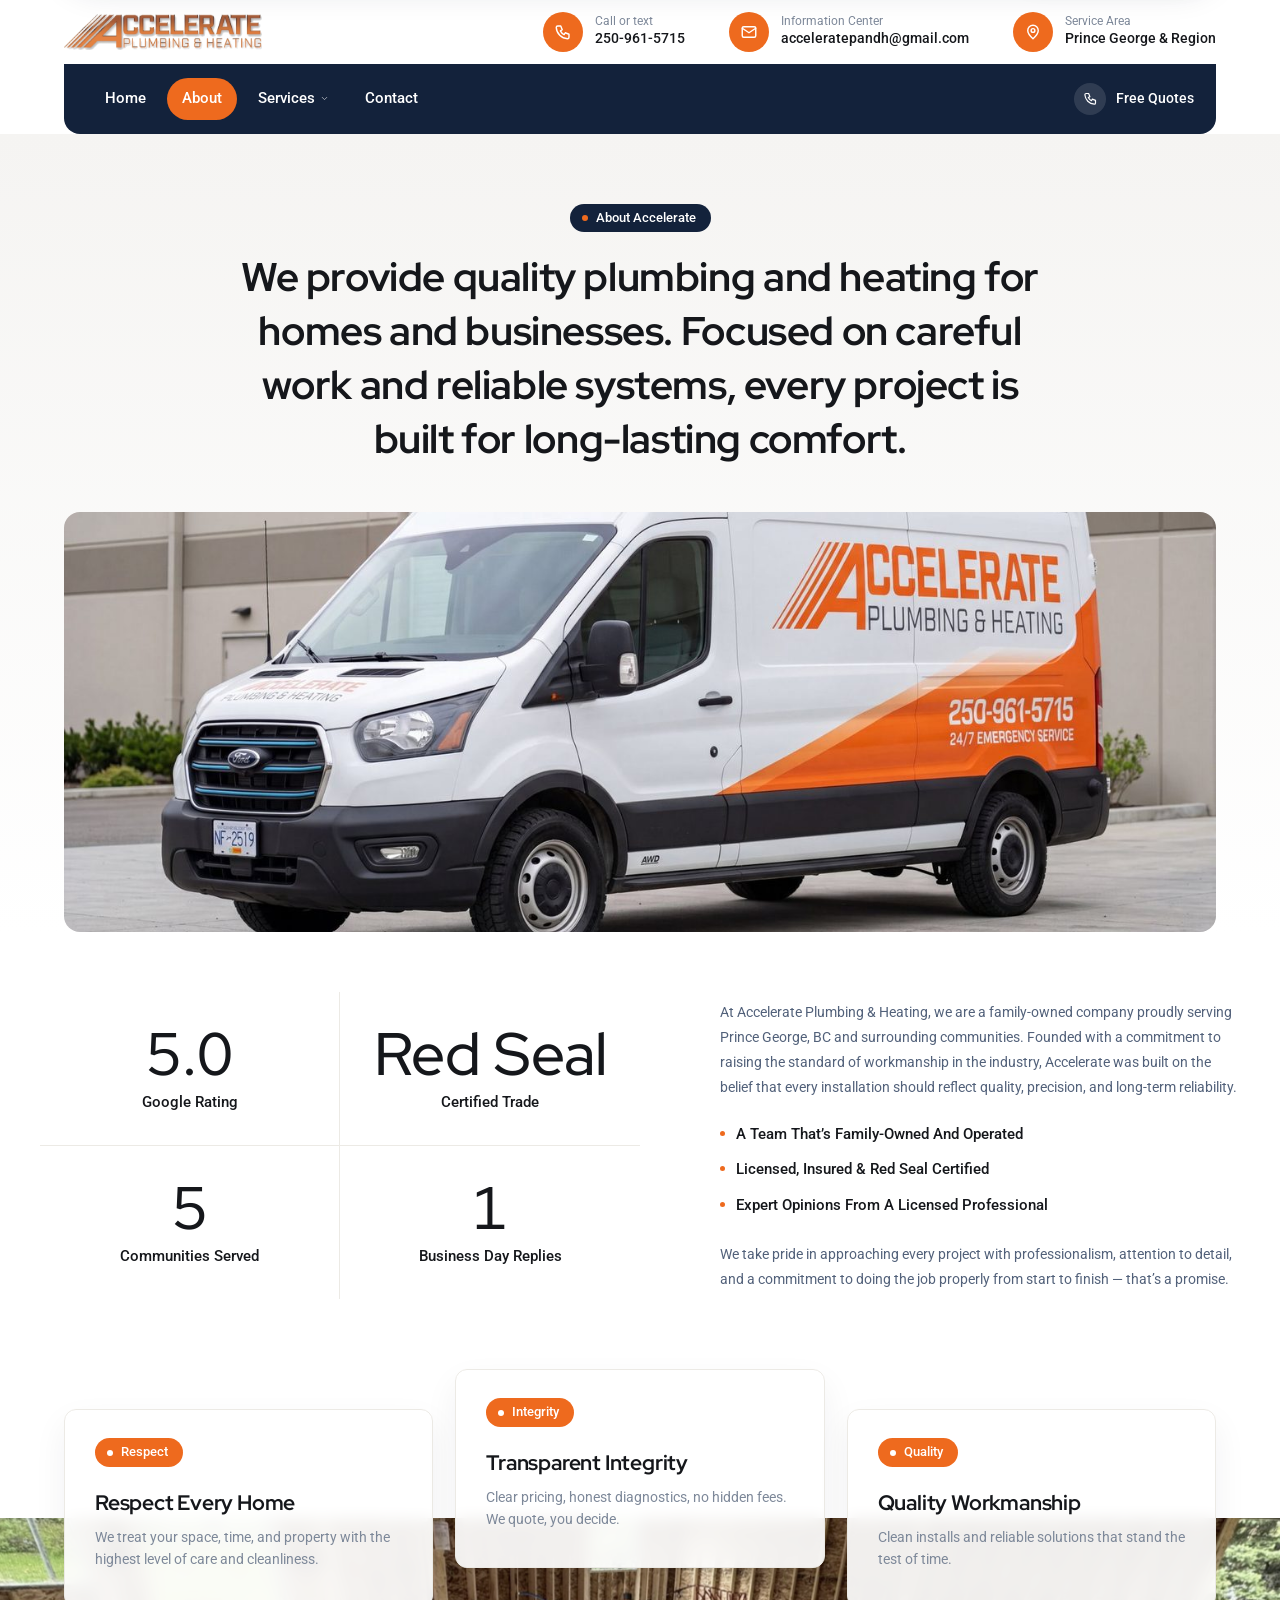
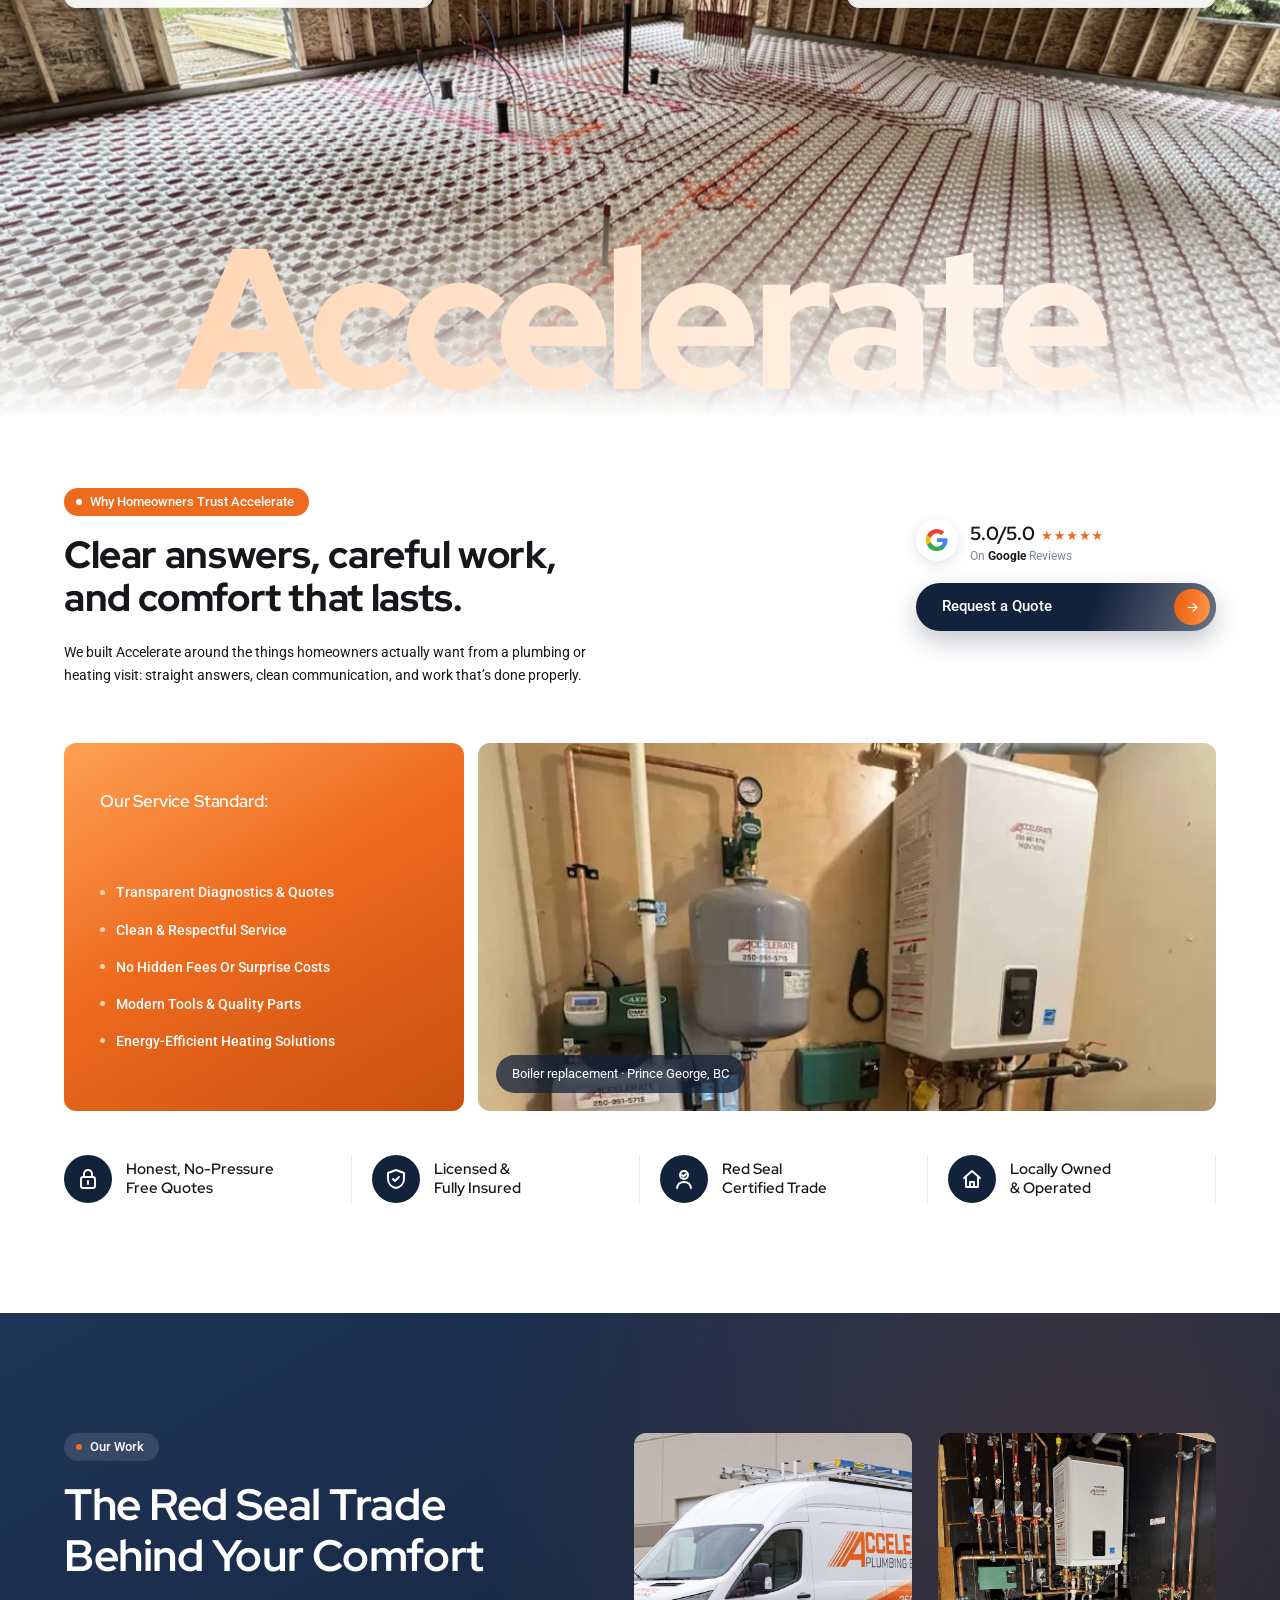
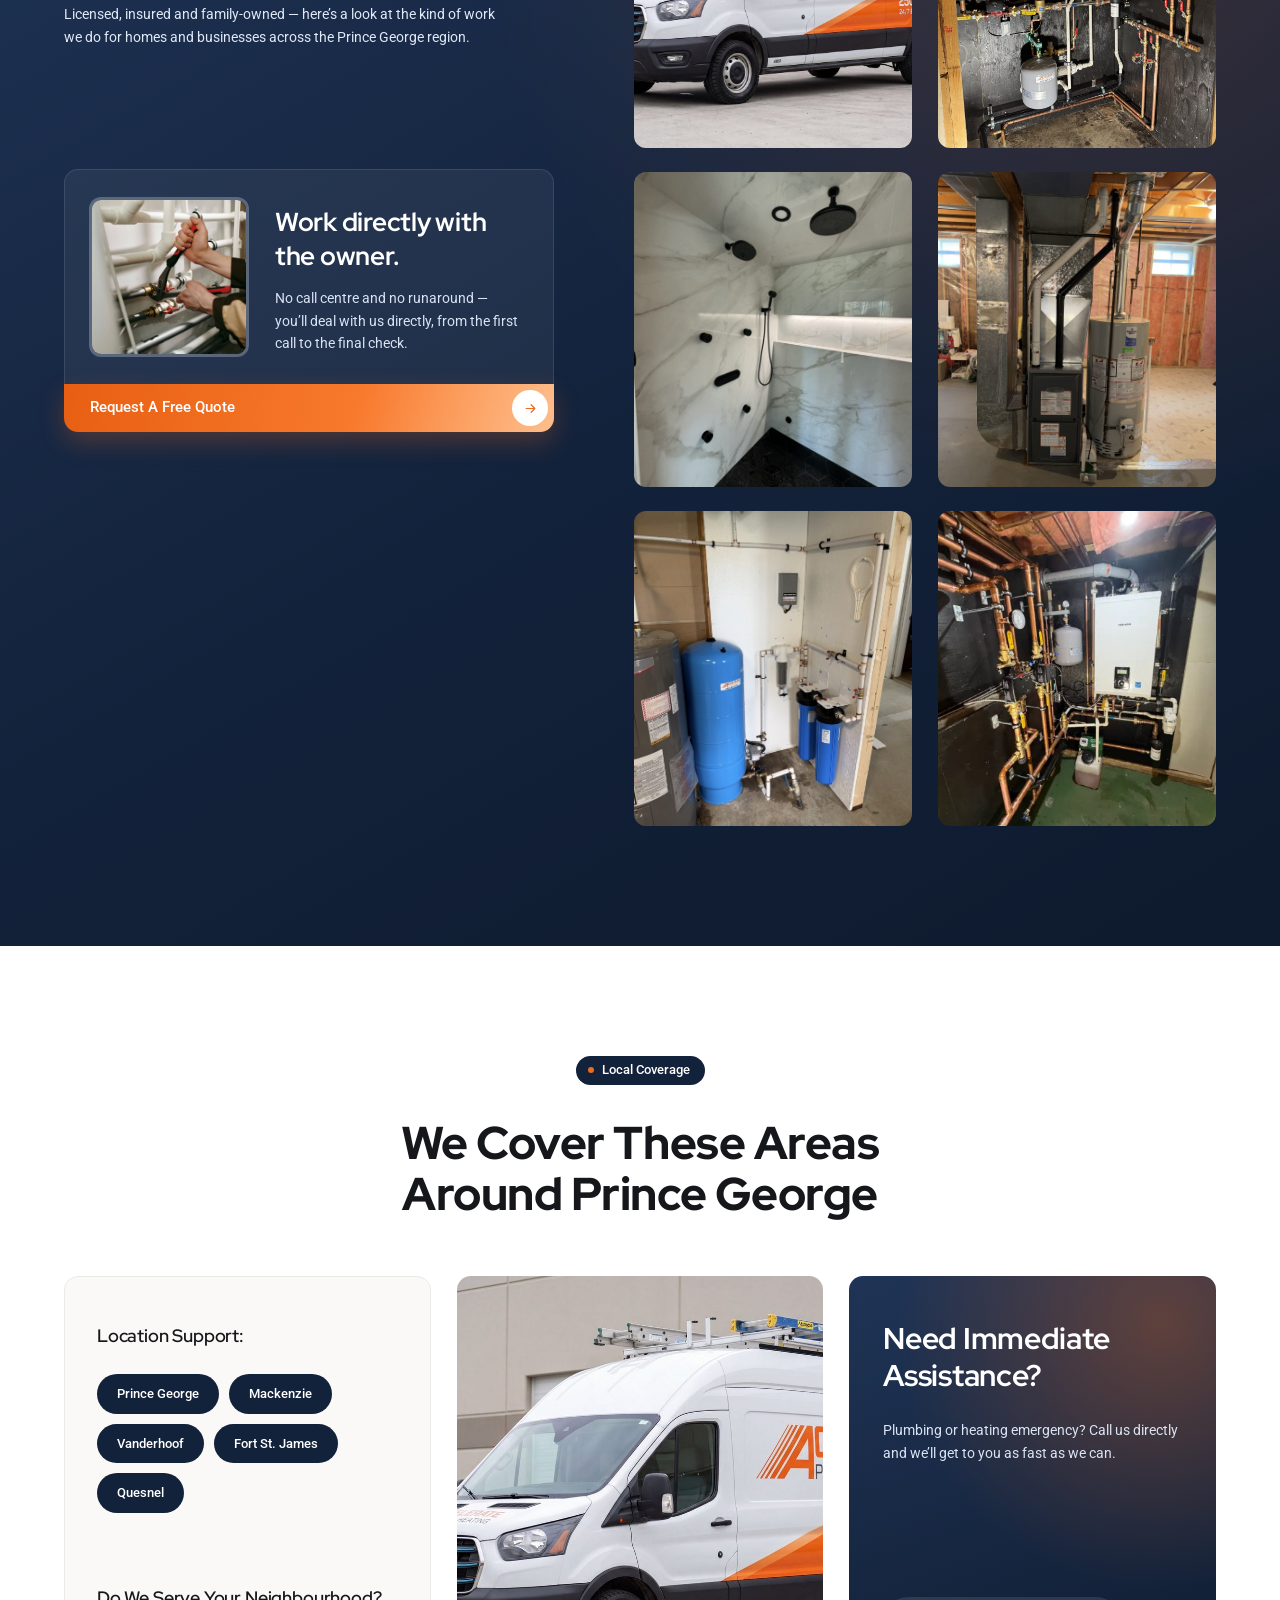
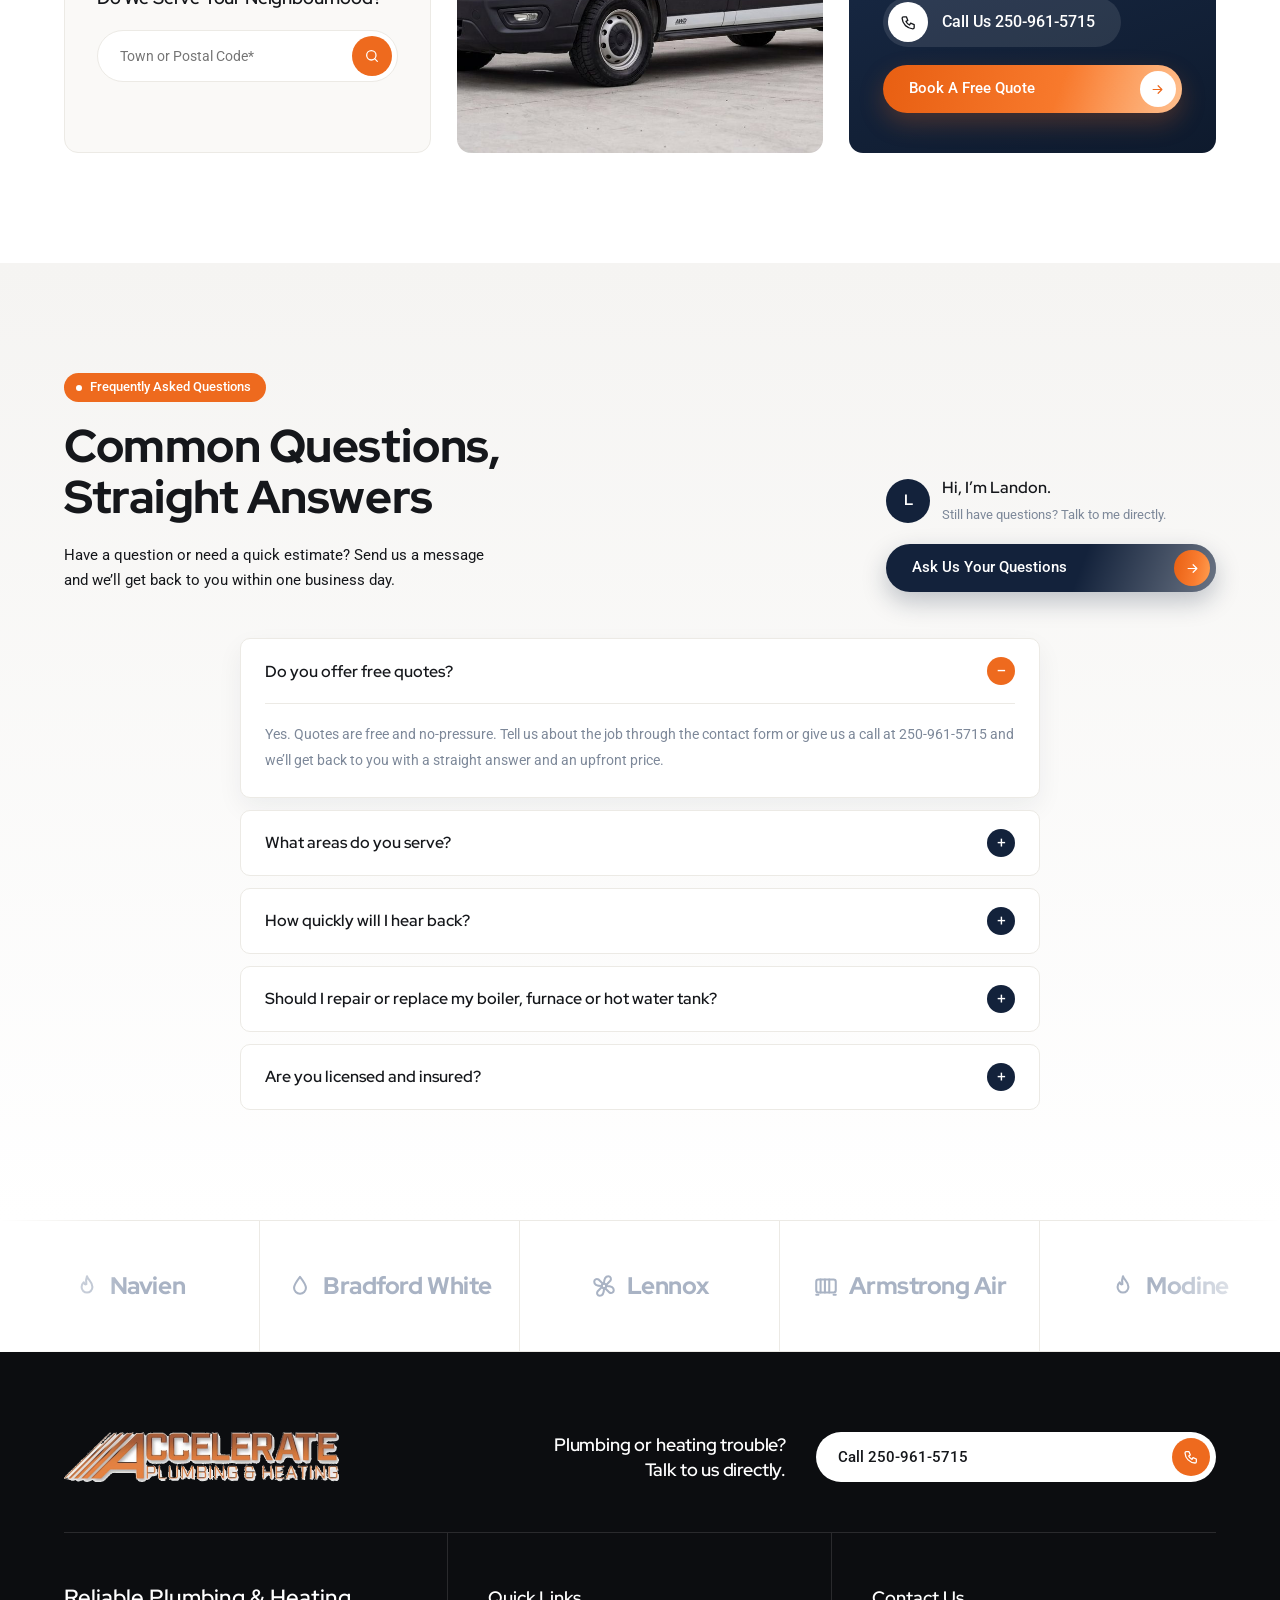
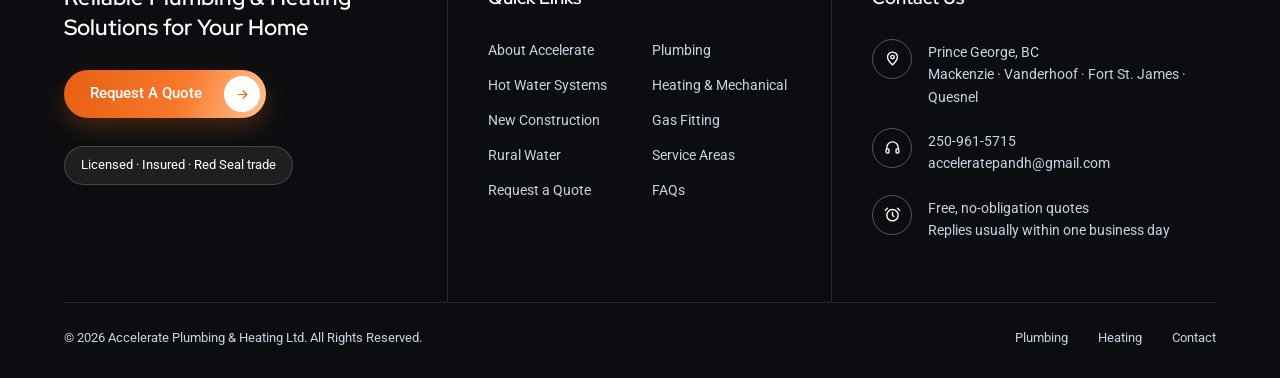
==== commit 591daf20: "Add files via upload" ====
--- a/about.html
+++ b/about.html
@@ -13,20 +13,20 @@
 <body class="">
 <div class="topbar"><div class="container">
   <a href="index.html" class="logo"><img src="logo.png" alt="Accelerate Plumbing &amp; Heating"></a>
-  <a href="tel:+12509615715" class="info"><span class="icon-circle"><svg viewBox="0 0 24 24" fill="none" stroke="currentColor" stroke-width="1.9" stroke-linecap="round" stroke-linejoin="round" aria-hidden="true"><path d="M5 4h4l2 5-2.5 1.5a11 11 0 0 0 5 5L15 13l5 2v4a2 2 0 0 1-2 2A16 16 0 0 1 3 6a2 2 0 0 1 2-2"/></svg></span><span><small>Call us support 24/7</small><b>250-961-5715</b></span></a>
+  <a href="tel:+12509615715" class="info"><span class="icon-circle"><svg viewBox="0 0 24 24" fill="none" stroke="currentColor" stroke-width="1.9" stroke-linecap="round" stroke-linejoin="round" aria-hidden="true"><path d="M5 4h4l2 5-2.5 1.5a11 11 0 0 0 5 5L15 13l5 2v4a2 2 0 0 1-2 2A16 16 0 0 1 3 6a2 2 0 0 1 2-2"/></svg></span><span><small>Call or text</small><b>250-961-5715</b></span></a>
   <a href="mailto:acceleratepandh@gmail.com" class="info"><span class="icon-circle"><svg viewBox="0 0 24 24" fill="none" stroke="currentColor" stroke-width="1.9" stroke-linecap="round" stroke-linejoin="round" aria-hidden="true"><rect x="3" y="5" width="18" height="14" rx="2"/><path d="m3 7 9 6 9-6"/></svg></span><span><small>Information Center</small><b>acceleratepandh@gmail.com</b></span></a>
-  <div class="info"><span class="icon-circle"><svg viewBox="0 0 24 24" fill="none" stroke="currentColor" stroke-width="1.9" stroke-linecap="round" stroke-linejoin="round" aria-hidden="true"><circle cx="12" cy="13" r="8"/><path d="M12 9v4l2 2M5 3 2 6M19 3l3 3"/></svg></span><span><small>Working Hours</small><b>Monday - Friday 8am - 5pm</b></span></div>
+  <div class="info"><span class="icon-circle"><svg viewBox="0 0 24 24" fill="none" stroke="currentColor" stroke-width="1.9" stroke-linecap="round" stroke-linejoin="round" aria-hidden="true"><path d="M12 21c5-4.5 7-8 7-11a7 7 0 1 0-14 0c0 3 2 6.5 7 11Z"/><circle cx="12" cy="10" r="2.5"/></svg></span><span><small>Service Area</small><b>Prince George &amp; Region</b></span></div>
 </div></div>
 <div class="navbar"><div class="container"><div class="navbar__inner">
   <nav class="nav" aria-label="Main"><a href="index.html">Home</a><a href="about.html" class="is-active">About</a><div class="dd"><button type="button" class="" aria-haspopup="true">Services <svg class="caret" viewBox="0 0 24 24" fill="none" stroke="currentColor" stroke-width="1.9" stroke-linecap="round" stroke-linejoin="round" aria-hidden="true"><path d="m6 9 6 6 6-6"/></svg></button><div class="dd__menu"><a href="plumbing.html">Plumbing</a><a href="heating.html">Heating &amp; Mechanical</a></div></div><a href="contact.html">Contact</a></nav>
-  <a href="tel:+12509615715" class="navbar__call"><span><svg viewBox="0 0 24 24" fill="none" stroke="currentColor" stroke-width="1.9" stroke-linecap="round" stroke-linejoin="round" aria-hidden="true"><path d="M5 4h4l2 5-2.5 1.5a11 11 0 0 0 5 5L15 13l5 2v4a2 2 0 0 1-2 2A16 16 0 0 1 3 6a2 2 0 0 1 2-2"/></svg></span>24/7 Emergency</a>
+  <a href="tel:+12509615715" class="navbar__call"><span><svg viewBox="0 0 24 24" fill="none" stroke="currentColor" stroke-width="1.9" stroke-linecap="round" stroke-linejoin="round" aria-hidden="true"><path d="M5 4h4l2 5-2.5 1.5a11 11 0 0 0 5 5L15 13l5 2v4a2 2 0 0 1-2 2A16 16 0 0 1 3 6a2 2 0 0 1 2-2"/></svg></span>Free Quotes</a>
 </div></div></div>
 <header class="pill pill--fixed" id="pill">
   <div class="container"><div class="pill__inner">
     <a href="index.html" class="logo"><img src="logo.png" alt="Accelerate Plumbing &amp; Heating"></a>
     <nav class="nav" aria-label="Main"><a href="index.html">Home</a><a href="about.html" class="is-active">About</a><div class="dd"><button type="button" class="" aria-haspopup="true">Services <svg class="caret" viewBox="0 0 24 24" fill="none" stroke="currentColor" stroke-width="1.9" stroke-linecap="round" stroke-linejoin="round" aria-hidden="true"><path d="m6 9 6 6 6-6"/></svg></button><div class="dd__menu"><a href="plumbing.html">Plumbing</a><a href="heating.html">Heating &amp; Mechanical</a></div></div><a href="contact.html">Contact</a></nav>
     <a href="tel:+12509615715" class="pill__call"><span class="icon-circle icon-circle--blue"><svg viewBox="0 0 24 24" fill="none" stroke="currentColor" stroke-width="1.9" stroke-linecap="round" stroke-linejoin="round" aria-hidden="true"><path d="M5 4h4l2 5-2.5 1.5a11 11 0 0 0 5 5L15 13l5 2v4a2 2 0 0 1-2 2A16 16 0 0 1 3 6a2 2 0 0 1 2-2"/></svg></span>
-      <span><small>Call 24/7 Support</small><b>250-961-5715</b></span></a>
+      <span><small>Call or Text Landon</small><b>250-961-5715</b></span></a>
     <a href="contact.html" class="btn btn--blue ">Request a Quote<i><svg viewBox="0 0 24 24" fill="none" stroke="currentColor" stroke-width="1.9" stroke-linecap="round" stroke-linejoin="round" aria-hidden="true"><path d="M5 12h14M13 6l6 6-6 6"/></svg></i></a>
     <button class="burger" type="button" aria-label="Open menu" data-open><svg viewBox="0 0 24 24" fill="none" stroke="currentColor" stroke-width="1.9" stroke-linecap="round" stroke-linejoin="round" aria-hidden="true"><path d="M4 7h16M4 12h16M4 17h10"/></svg></button>
   </div></div>
@@ -42,10 +42,10 @@
 
 <section><div class="container about-stats">
   <div class="sgrid">
-    <div><b>688+</b><span>Jobs Completed</span></div>
-    <div><b>15+</b><span>Years of Experience</span></div>
-    <div><b>100%</b><span>Satisfaction Focused</span></div>
-    <div><b>24/7</b><span>Emergency Service</span></div>
+    <div><b data-count="5.0" data-dec="1">5.0</b><span>Google Rating</span></div>
+    <div><b>Red Seal</b><span>Certified Trade</span></div>
+    <div><b data-count="5">5</b><span>Communities Served</span></div>
+    <div><b data-count="1">1</b><span>Business Day Replies</span></div>
   </div>
   <div class="txt">
     <p>At Accelerate Plumbing &amp; Heating, we are a family-owned company proudly serving Prince George, BC and surrounding communities. Founded with a commitment to raising the standard of workmanship in the industry, Accelerate was built on the belief that every installation should reflect quality, precision, and long-term reliability.</p>
@@ -68,13 +68,13 @@
     <div class="clear__head">
       <div><span class="tag">Why Homeowners Trust Accelerate</span><h2 class="sec-title sec-title--sm">Clear answers, careful work,<br>and comfort that lasts.</h2>
         <p>We built Accelerate around the things homeowners actually want from a plumbing or heating visit: straight answers, clean communication, and work that&rsquo;s done properly.</p></div>
-      <div class="clear__right"><div class="google"><span class="g"><svg viewBox="0 0 24 24" aria-hidden="true"><path fill="#4285F4" d="M22.5 12.2c0-.7-.1-1.4-.2-2H12v3.8h5.9a5 5 0 0 1-2.2 3.3v2.7h3.5c2-1.9 3.3-4.7 3.3-7.8z"/><path fill="#34A853" d="M12 23c3 0 5.5-1 7.3-2.7l-3.5-2.7c-1 .7-2.3 1.1-3.8 1.1-2.9 0-5.4-2-6.3-4.6H2v2.8A11 11 0 0 0 12 23z"/><path fill="#FBBC05" d="M5.7 14.1a6.6 6.6 0 0 1 0-4.2V7.1H2a11 11 0 0 0 0 9.8z"/><path fill="#EA4335" d="M12 5.4c1.6 0 3 .6 4.2 1.7l3.1-3.1A11 11 0 0 0 2 7.1l3.7 2.8C6.6 7.3 9.1 5.4 12 5.4z"/></svg></span><div><strong>4.9/5.0</strong><span class="stars">★★★★★</span><small>On <b>Google</b> Reviews</small></div></div><a href="contact.html" class="btn btn--blue btn--wide">Request a Quote<i><svg viewBox="0 0 24 24" fill="none" stroke="currentColor" stroke-width="1.9" stroke-linecap="round" stroke-linejoin="round" aria-hidden="true"><path d="M5 12h14M13 6l6 6-6 6"/></svg></i></a></div>
+      <div class="clear__right"><div class="google"><span class="g"><svg viewBox="0 0 24 24" aria-hidden="true"><path fill="#4285F4" d="M22.5 12.2c0-.7-.1-1.4-.2-2H12v3.8h5.9a5 5 0 0 1-2.2 3.3v2.7h3.5c2-1.9 3.3-4.7 3.3-7.8z"/><path fill="#34A853" d="M12 23c3 0 5.5-1 7.3-2.7l-3.5-2.7c-1 .7-2.3 1.1-3.8 1.1-2.9 0-5.4-2-6.3-4.6H2v2.8A11 11 0 0 0 12 23z"/><path fill="#FBBC05" d="M5.7 14.1a6.6 6.6 0 0 1 0-4.2V7.1H2a11 11 0 0 0 0 9.8z"/><path fill="#EA4335" d="M12 5.4c1.6 0 3 .6 4.2 1.7l3.1-3.1A11 11 0 0 0 2 7.1l3.7 2.8C6.6 7.3 9.1 5.4 12 5.4z"/></svg></span><div><strong>5.0/5.0</strong><span class="stars">★★★★★</span><small>On <b>Google</b> Reviews</small></div></div><a href="contact.html" class="btn btn--blue btn--wide">Request a Quote<i><svg viewBox="0 0 24 24" fill="none" stroke="currentColor" stroke-width="1.9" stroke-linecap="round" stroke-linejoin="round" aria-hidden="true"><path d="M5 12h14M13 6l6 6-6 6"/></svg></i></a></div>
     </div>
     <div class="clear__grid">
       <div class="std-card"><h3>Our Service Standard:</h3><ul class="dots"><li>Transparent Diagnostics &amp; Quotes</li><li>Clean &amp; Respectful Service</li><li>No Hidden Fees Or Surprise Costs</li><li>Modern Tools &amp; Quality Parts</li><li>Energy-Efficient Heating Solutions</li></ul></div>
       <div class="clear__img"><img src="boiler-replacement.jpg" alt="Boiler replacement by Accelerate" loading="lazy" style="object-position:50% 35%"><span>Boiler replacement &middot; Prince George, BC</span></div>
     </div>
-    <div class="feat-row"><div class="feat"><span class="icon-circle"><svg viewBox="0 0 24 24" fill="none" stroke="currentColor" stroke-width="1.9" stroke-linecap="round" stroke-linejoin="round" aria-hidden="true"><rect x="5" y="10" width="14" height="11" rx="2"/><path d="M8 10V7a4 4 0 0 1 8 0v3"/><path d="M12 14v3"/></svg></span><span>Flat-Rate,<br>Upfront Pricing</span></div><div class="feat"><span class="icon-circle"><svg viewBox="0 0 24 24" fill="none" stroke="currentColor" stroke-width="1.9" stroke-linecap="round" stroke-linejoin="round" aria-hidden="true"><path d="M20 12a8 8 0 1 1-2.3-5.7"/><path d="M20 4v3h-3"/><path d="M8 10.5a1.5 1.5 0 0 1 3 0c0 1.5-3 2-3 3.5h3M13.5 9v3h2.5M15 9v5"/></svg></span><span>24/7 Emergency<br>Repair Services</span></div><div class="feat"><span class="icon-circle"><svg viewBox="0 0 24 24" fill="none" stroke="currentColor" stroke-width="1.9" stroke-linecap="round" stroke-linejoin="round" aria-hidden="true"><circle cx="12" cy="8" r="4"/><path d="M5 21c.6-3.8 3.4-6 7-6s6.4 2.2 7 6"/><path d="m10 8 1.5 1.5L14 7"/></svg></span><span>Licensed &amp; Red Seal<br>Plumbing Trade</span></div><div class="feat"><span class="icon-circle"><svg viewBox="0 0 24 24" fill="none" stroke="currentColor" stroke-width="1.9" stroke-linecap="round" stroke-linejoin="round" aria-hidden="true"><path d="M12 3 4 6v6c0 4.5 3.3 8 8 9 4.7-1 8-4.5 8-9V6Z"/><path d="m9 12 2 2 4-4"/></svg></span><span>100% Satisfaction<br>Focused</span></div></div>
+    <div class="feat-row"><div class="feat"><span class="icon-circle"><svg viewBox="0 0 24 24" fill="none" stroke="currentColor" stroke-width="1.9" stroke-linecap="round" stroke-linejoin="round" aria-hidden="true"><rect x="5" y="10" width="14" height="11" rx="2"/><path d="M8 10V7a4 4 0 0 1 8 0v3"/><path d="M12 14v3"/></svg></span><span>Honest, No-Pressure<br>Free Quotes</span></div><div class="feat"><span class="icon-circle"><svg viewBox="0 0 24 24" fill="none" stroke="currentColor" stroke-width="1.9" stroke-linecap="round" stroke-linejoin="round" aria-hidden="true"><path d="M12 3 4 6v6c0 4.5 3.3 8 8 9 4.7-1 8-4.5 8-9V6Z"/><path d="m9 12 2 2 4-4"/></svg></span><span>Licensed &amp;<br>Fully Insured</span></div><div class="feat"><span class="icon-circle"><svg viewBox="0 0 24 24" fill="none" stroke="currentColor" stroke-width="1.9" stroke-linecap="round" stroke-linejoin="round" aria-hidden="true"><circle cx="12" cy="8" r="4"/><path d="M5 21c.6-3.8 3.4-6 7-6s6.4 2.2 7 6"/><path d="m10 8 1.5 1.5L14 7"/></svg></span><span>Red Seal<br>Certified Trade</span></div><div class="feat"><span class="icon-circle"><svg viewBox="0 0 24 24" fill="none" stroke="currentColor" stroke-width="1.9" stroke-linecap="round" stroke-linejoin="round" aria-hidden="true"><path d="M4 11 12 4l8 7"/><path d="M6 10v10h12V10"/><path d="M10 20v-5h4v5"/></svg></span><span>Locally Owned<br>&amp; Operated</span></div></div>
   </div>
 </section>
 
@@ -105,7 +105,7 @@
         <div class="check-msg" aria-live="polite"></div></div>
       <div class="cover__img"><img src="company-van.jpg" alt="Accelerate service van" loading="lazy" style="object-position:40% 50%"></div>
       <div class="assist"><h3>Need Immediate Assistance?</h3>
-        <p>Plumbing or heating emergency? Call us directly and we&rsquo;ll get to you as fast as we can, <b>24/7</b>.</p>
+        <p>Plumbing or heating emergency? Call us directly and we&rsquo;ll get to you as fast as we can.</p>
         <a href="tel:+12509615715" class="call-pill call-pill--white"><i><svg viewBox="0 0 24 24" fill="none" stroke="currentColor" stroke-width="1.9" stroke-linecap="round" stroke-linejoin="round" aria-hidden="true"><path d="M5 4h4l2 5-2.5 1.5a11 11 0 0 0 5 5L15 13l5 2v4a2 2 0 0 1-2 2A16 16 0 0 1 3 6a2 2 0 0 1 2-2"/></svg></i>Call Us 250-961-5715</a>
         <a href="contact.html" class="btn btn--red btn--wide">Book A Free Quote<i><svg viewBox="0 0 24 24" fill="none" stroke="currentColor" stroke-width="1.9" stroke-linecap="round" stroke-linejoin="round" aria-hidden="true"><path d="M5 12h14M13 6l6 6-6 6"/></svg></i></a></div>
     </div>
@@ -116,14 +116,14 @@
     <div class="faq__head">
       <div><span class="tag">Frequently Asked Questions</span><h2 class="sec-title">Common Questions,<br>Straight Answers</h2>
         <p>Have a question or need a quick estimate? Send us a message and we&rsquo;ll get back to you within one business day.</p></div>
-      <div class="helper"><div class="helper__who"><span class="avatar">AP</span><div><b>Hello, we&rsquo;re Accelerate.</b>
-        <small>Still have questions? We&rsquo;re here to help.</small></div></div>
+      <div class="helper"><div class="helper__who"><span class="avatar">L</span><div><b>Hi, I&rsquo;m Landon.</b>
+        <small>Still have questions? Talk to me directly.</small></div></div>
         <a href="contact.html" class="btn btn--blue btn--wide">Ask Us Your Questions<i><svg viewBox="0 0 24 24" fill="none" stroke="currentColor" stroke-width="1.9" stroke-linecap="round" stroke-linejoin="round" aria-hidden="true"><path d="M5 12h14M13 6l6 6-6 6"/></svg></i></a></div>
     </div>
-    <div class="faq__list"><details class="qa" open><summary>Do you offer free quotes?<i></i></summary><div class="ans">Yes. Quotes are free and no-pressure. Tell us about the job through the contact form or give us a call at <a href="tel:+12509615715">250-961-5715</a> and we&rsquo;ll get back to you with a straight answer and an upfront price.</div></details><details class="qa"><summary>What areas do you serve?<i></i></summary><div class="ans">We&rsquo;re based in Prince George, BC and also serve Mackenzie, Vanderhoof, Fort St. James, Quesnel and the communities in between. Don&rsquo;t see your town? Call us &mdash; chances are we cover it.</div></details><details class="qa"><summary>Do you handle emergency plumbing and heating calls?<i></i></summary><div class="ans">Yes &mdash; plumbing and heating problems don&rsquo;t wait for business hours. For anything urgent, calling is the fastest way to reach us.</div></details><details class="qa"><summary>Should I repair or replace my boiler, furnace or hot water tank?<i></i></summary><div class="ans">It depends on the age, condition and efficiency of the equipment. We&rsquo;ll give you an honest comparison of repair vs. replacement and never upsell you on capacity you don&rsquo;t need.</div></details><details class="qa"><summary>Are you licensed and insured?<i></i></summary><div class="ans">Yes. Accelerate Plumbing &amp; Heating is a licensed and insured, Red Seal trade, and we do our gas fitting safely and to code.</div></details></div>
+    <div class="faq__list"><details class="qa" open><summary>Do you offer free quotes?<i></i></summary><div class="ans">Yes. Quotes are free and no-pressure. Tell us about the job through the contact form or give us a call at <a href="tel:+12509615715">250-961-5715</a> and we&rsquo;ll get back to you with a straight answer and an upfront price.</div></details><details class="qa"><summary>What areas do you serve?<i></i></summary><div class="ans">We&rsquo;re based in Prince George, BC and also serve Mackenzie, Vanderhoof, Fort St. James, Quesnel and the communities in between. Don&rsquo;t see your town? Call us &mdash; chances are we cover it.</div></details><details class="qa"><summary>How quickly will I hear back?<i></i></summary><div class="ans">We usually reply within one business day. For anything urgent, give us a call &mdash; you&rsquo;ll talk to Landon directly, not a call centre.</div></details><details class="qa"><summary>Should I repair or replace my boiler, furnace or hot water tank?<i></i></summary><div class="ans">It depends on the age, condition and efficiency of the equipment. We&rsquo;ll give you an honest comparison of repair vs. replacement and never upsell you on capacity you don&rsquo;t need.</div></details><details class="qa"><summary>Are you licensed and insured?<i></i></summary><div class="ans">Yes. Accelerate Plumbing &amp; Heating is a licensed and insured, Red Seal trade, and we do our gas fitting safely and to code.</div></details></div>
   </div>
 </section>
-<div class="brands" aria-label="Equipment we install"><span><svg viewBox="0 0 24 24" fill="none" stroke="currentColor" stroke-width="1.9" stroke-linecap="round" stroke-linejoin="round" aria-hidden="true"><path d="M12 3c.8 3.4 5 5 5 10a5 5 0 0 1-10 0c0-2 .8-3.3 2-4.4.4 1.6 1.4 2.2 2.4 1.7-.6-2.6-.3-5 .6-7.3Z"/></svg>Navien</span><span><svg viewBox="0 0 24 24" fill="none" stroke="currentColor" stroke-width="1.9" stroke-linecap="round" stroke-linejoin="round" aria-hidden="true"><path d="M12 3.5C8.5 8 6.5 10.8 6.5 13.7a5.5 5.5 0 0 0 11 0C17.5 10.8 15.5 8 12 3.5Z"/></svg>Bradford White</span><span><svg viewBox="0 0 24 24" fill="none" stroke="currentColor" stroke-width="1.9" stroke-linecap="round" stroke-linejoin="round" aria-hidden="true"><circle cx="12" cy="12" r="2"/><path d="M12 10c0-4 1-7 4-7 2 0 3 2 2 4l-4 4M14 12c4 0 7 1 7 4 0 2-2 3-4 2l-4-4M12 14c0 4-1 7-4 7-2 0-3-2-2-4l4-4M10 12c-4 0-7-1-7-4 0-2 2-3 4-2l4 4"/></svg>Lennox</span><span><svg viewBox="0 0 24 24" fill="none" stroke="currentColor" stroke-width="1.9" stroke-linecap="round" stroke-linejoin="round" aria-hidden="true"><rect x="3" y="6" width="18" height="12" rx="2"/><path d="M7 6v12M11 6v12M15 6v12M3 20h2M19 20h2"/></svg>Armstrong Air</span><span><svg viewBox="0 0 24 24" fill="none" stroke="currentColor" stroke-width="1.9" stroke-linecap="round" stroke-linejoin="round" aria-hidden="true"><path d="M12 3c.8 3.4 5 5 5 10a5 5 0 0 1-10 0c0-2 .8-3.3 2-4.4.4 1.6 1.4 2.2 2.4 1.7-.6-2.6-.3-5 .6-7.3Z"/></svg>Modine</span></div>
+<div class="brands" aria-label="Equipment we install"><div class="brands__track"><span><svg viewBox="0 0 24 24" fill="none" stroke="currentColor" stroke-width="1.9" stroke-linecap="round" stroke-linejoin="round" aria-hidden="true"><path d="M12 3c.8 3.4 5 5 5 10a5 5 0 0 1-10 0c0-2 .8-3.3 2-4.4.4 1.6 1.4 2.2 2.4 1.7-.6-2.6-.3-5 .6-7.3Z"/></svg>Navien</span><span><svg viewBox="0 0 24 24" fill="none" stroke="currentColor" stroke-width="1.9" stroke-linecap="round" stroke-linejoin="round" aria-hidden="true"><path d="M12 3.5C8.5 8 6.5 10.8 6.5 13.7a5.5 5.5 0 0 0 11 0C17.5 10.8 15.5 8 12 3.5Z"/></svg>Bradford White</span><span><svg viewBox="0 0 24 24" fill="none" stroke="currentColor" stroke-width="1.9" stroke-linecap="round" stroke-linejoin="round" aria-hidden="true"><circle cx="12" cy="12" r="2"/><path d="M12 10c0-4 1-7 4-7 2 0 3 2 2 4l-4 4M14 12c4 0 7 1 7 4 0 2-2 3-4 2l-4-4M12 14c0 4-1 7-4 7-2 0-3-2-2-4l4-4M10 12c-4 0-7-1-7-4 0-2 2-3 4-2l4 4"/></svg>Lennox</span><span><svg viewBox="0 0 24 24" fill="none" stroke="currentColor" stroke-width="1.9" stroke-linecap="round" stroke-linejoin="round" aria-hidden="true"><rect x="3" y="6" width="18" height="12" rx="2"/><path d="M7 6v12M11 6v12M15 6v12M3 20h2M19 20h2"/></svg>Armstrong Air</span><span><svg viewBox="0 0 24 24" fill="none" stroke="currentColor" stroke-width="1.9" stroke-linecap="round" stroke-linejoin="round" aria-hidden="true"><path d="M12 3c.8 3.4 5 5 5 10a5 5 0 0 1-10 0c0-2 .8-3.3 2-4.4.4 1.6 1.4 2.2 2.4 1.7-.6-2.6-.3-5 .6-7.3Z"/></svg>Modine</span><span aria-hidden="true"><svg viewBox="0 0 24 24" fill="none" stroke="currentColor" stroke-width="1.9" stroke-linecap="round" stroke-linejoin="round" aria-hidden="true"><path d="M12 3c.8 3.4 5 5 5 10a5 5 0 0 1-10 0c0-2 .8-3.3 2-4.4.4 1.6 1.4 2.2 2.4 1.7-.6-2.6-.3-5 .6-7.3Z"/></svg>Navien</span><span aria-hidden="true"><svg viewBox="0 0 24 24" fill="none" stroke="currentColor" stroke-width="1.9" stroke-linecap="round" stroke-linejoin="round" aria-hidden="true"><path d="M12 3.5C8.5 8 6.5 10.8 6.5 13.7a5.5 5.5 0 0 0 11 0C17.5 10.8 15.5 8 12 3.5Z"/></svg>Bradford White</span><span aria-hidden="true"><svg viewBox="0 0 24 24" fill="none" stroke="currentColor" stroke-width="1.9" stroke-linecap="round" stroke-linejoin="round" aria-hidden="true"><circle cx="12" cy="12" r="2"/><path d="M12 10c0-4 1-7 4-7 2 0 3 2 2 4l-4 4M14 12c4 0 7 1 7 4 0 2-2 3-4 2l-4-4M12 14c0 4-1 7-4 7-2 0-3-2-2-4l4-4M10 12c-4 0-7-1-7-4 0-2 2-3 4-2l4 4"/></svg>Lennox</span><span aria-hidden="true"><svg viewBox="0 0 24 24" fill="none" stroke="currentColor" stroke-width="1.9" stroke-linecap="round" stroke-linejoin="round" aria-hidden="true"><rect x="3" y="6" width="18" height="12" rx="2"/><path d="M7 6v12M11 6v12M15 6v12M3 20h2M19 20h2"/></svg>Armstrong Air</span><span aria-hidden="true"><svg viewBox="0 0 24 24" fill="none" stroke="currentColor" stroke-width="1.9" stroke-linecap="round" stroke-linejoin="round" aria-hidden="true"><path d="M12 3c.8 3.4 5 5 5 10a5 5 0 0 1-10 0c0-2 .8-3.3 2-4.4.4 1.6 1.4 2.2 2.4 1.7-.6-2.6-.3-5 .6-7.3Z"/></svg>Modine</span><span aria-hidden="true"><svg viewBox="0 0 24 24" fill="none" stroke="currentColor" stroke-width="1.9" stroke-linecap="round" stroke-linejoin="round" aria-hidden="true"><path d="M12 3c.8 3.4 5 5 5 10a5 5 0 0 1-10 0c0-2 .8-3.3 2-4.4.4 1.6 1.4 2.2 2.4 1.7-.6-2.6-.3-5 .6-7.3Z"/></svg>Navien</span><span aria-hidden="true"><svg viewBox="0 0 24 24" fill="none" stroke="currentColor" stroke-width="1.9" stroke-linecap="round" stroke-linejoin="round" aria-hidden="true"><path d="M12 3.5C8.5 8 6.5 10.8 6.5 13.7a5.5 5.5 0 0 0 11 0C17.5 10.8 15.5 8 12 3.5Z"/></svg>Bradford White</span><span aria-hidden="true"><svg viewBox="0 0 24 24" fill="none" stroke="currentColor" stroke-width="1.9" stroke-linecap="round" stroke-linejoin="round" aria-hidden="true"><circle cx="12" cy="12" r="2"/><path d="M12 10c0-4 1-7 4-7 2 0 3 2 2 4l-4 4M14 12c4 0 7 1 7 4 0 2-2 3-4 2l-4-4M12 14c0 4-1 7-4 7-2 0-3-2-2-4l4-4M10 12c-4 0-7-1-7-4 0-2 2-3 4-2l4 4"/></svg>Lennox</span><span aria-hidden="true"><svg viewBox="0 0 24 24" fill="none" stroke="currentColor" stroke-width="1.9" stroke-linecap="round" stroke-linejoin="round" aria-hidden="true"><rect x="3" y="6" width="18" height="12" rx="2"/><path d="M7 6v12M11 6v12M15 6v12M3 20h2M19 20h2"/></svg>Armstrong Air</span><span aria-hidden="true"><svg viewBox="0 0 24 24" fill="none" stroke="currentColor" stroke-width="1.9" stroke-linecap="round" stroke-linejoin="round" aria-hidden="true"><path d="M12 3c.8 3.4 5 5 5 10a5 5 0 0 1-10 0c0-2 .8-3.3 2-4.4.4 1.6 1.4 2.2 2.4 1.7-.6-2.6-.3-5 .6-7.3Z"/></svg>Modine</span><span aria-hidden="true"><svg viewBox="0 0 24 24" fill="none" stroke="currentColor" stroke-width="1.9" stroke-linecap="round" stroke-linejoin="round" aria-hidden="true"><path d="M12 3c.8 3.4 5 5 5 10a5 5 0 0 1-10 0c0-2 .8-3.3 2-4.4.4 1.6 1.4 2.2 2.4 1.7-.6-2.6-.3-5 .6-7.3Z"/></svg>Navien</span><span aria-hidden="true"><svg viewBox="0 0 24 24" fill="none" stroke="currentColor" stroke-width="1.9" stroke-linecap="round" stroke-linejoin="round" aria-hidden="true"><path d="M12 3.5C8.5 8 6.5 10.8 6.5 13.7a5.5 5.5 0 0 0 11 0C17.5 10.8 15.5 8 12 3.5Z"/></svg>Bradford White</span><span aria-hidden="true"><svg viewBox="0 0 24 24" fill="none" stroke="currentColor" stroke-width="1.9" stroke-linecap="round" stroke-linejoin="round" aria-hidden="true"><circle cx="12" cy="12" r="2"/><path d="M12 10c0-4 1-7 4-7 2 0 3 2 2 4l-4 4M14 12c4 0 7 1 7 4 0 2-2 3-4 2l-4-4M12 14c0 4-1 7-4 7-2 0-3-2-2-4l4-4M10 12c-4 0-7-1-7-4 0-2 2-3 4-2l4 4"/></svg>Lennox</span><span aria-hidden="true"><svg viewBox="0 0 24 24" fill="none" stroke="currentColor" stroke-width="1.9" stroke-linecap="round" stroke-linejoin="round" aria-hidden="true"><rect x="3" y="6" width="18" height="12" rx="2"/><path d="M7 6v12M11 6v12M15 6v12M3 20h2M19 20h2"/></svg>Armstrong Air</span><span aria-hidden="true"><svg viewBox="0 0 24 24" fill="none" stroke="currentColor" stroke-width="1.9" stroke-linecap="round" stroke-linejoin="round" aria-hidden="true"><path d="M12 3c.8 3.4 5 5 5 10a5 5 0 0 1-10 0c0-2 .8-3.3 2-4.4.4 1.6 1.4 2.2 2.4 1.7-.6-2.6-.3-5 .6-7.3Z"/></svg>Modine</span></div></div>
 </main>
 <footer class="footer">
   <div class="container">
@@ -145,7 +145,7 @@
       <div><h5>Contact Us</h5><div class="cinfo">
         <div><i><svg viewBox="0 0 24 24" fill="none" stroke="currentColor" stroke-width="1.9" stroke-linecap="round" stroke-linejoin="round" aria-hidden="true"><path d="M12 21c5-4.5 7-8 7-11a7 7 0 1 0-14 0c0 3 2 6.5 7 11Z"/><circle cx="12" cy="10" r="2.5"/></svg></i><span>Prince George, BC<br>Mackenzie &middot; Vanderhoof &middot; Fort St. James &middot; Quesnel</span></div>
         <div><i><svg viewBox="0 0 24 24" fill="none" stroke="currentColor" stroke-width="1.9" stroke-linecap="round" stroke-linejoin="round" aria-hidden="true"><path d="M4 14v-2a8 8 0 0 1 16 0v2"/><rect x="3" y="14" width="4" height="6" rx="1.5"/><rect x="17" y="14" width="4" height="6" rx="1.5"/></svg></i><span><a href="tel:+12509615715">250-961-5715</a><br><a href="mailto:acceleratepandh@gmail.com">acceleratepandh@gmail.com</a></span></div>
-        <div><i><svg viewBox="0 0 24 24" fill="none" stroke="currentColor" stroke-width="1.9" stroke-linecap="round" stroke-linejoin="round" aria-hidden="true"><circle cx="12" cy="13" r="8"/><path d="M12 9v4l2 2M5 3 2 6M19 3l3 3"/></svg></i><span>Monday - Friday 8am - 5pm<br>24/7 emergency service</span></div></div></div>
+        <div><i><svg viewBox="0 0 24 24" fill="none" stroke="currentColor" stroke-width="1.9" stroke-linecap="round" stroke-linejoin="round" aria-hidden="true"><circle cx="12" cy="13" r="8"/><path d="M12 9v4l2 2M5 3 2 6M19 3l3 3"/></svg></i><span>Free, no-obligation quotes<br>Replies usually within one business day</span></div></div></div>
     </div>
     <div class="footer__bottom"><span>&copy; 2026 Accelerate Plumbing &amp; Heating Ltd. All Rights Reserved.</span>
       <nav><a href="plumbing.html">Plumbing</a><a href="heating.html">Heating</a><a href="contact.html">Contact</a></nav></div>
--- a/styles.css
+++ b/styles.css
@@ -9,23 +9,24 @@
 @font-face{font-family:"Roboto";src:url(fonts/roboto-latin-700-normal.woff2) format("woff2");font-weight:700;font-display:swap}
 
 :root{
-  --navy:#0d1f4a;
-  --navy-2:#132d66;
-  --ink:#0e2148;
-  --blue:#1f47a5;
-  --blue-2:#2a5bc4;
-  --sky:#4a92e8;
-  --red:#d12a22;
-  --red-2:#e43a2c;
-  --text:#3b4760;
-  --muted:#6b7890;
-  --line:#dde5f1;
-  --soft:#eef4fd;
-  --soft-2:#f6f9fe;
+  --navy:#13223b;
+  --navy-2:#1b2d4a;
+  --ink:#15171b;
+  --blue:#13223b;
+  --blue-2:#22385c;
+  --sky:#ffa052;
+  --red:#ee6a1e;
+  --red-2:#f97c2f;
+  --orange-grad:linear-gradient(100deg,#e85f12 0%,#f97c2f 30%,#ffa052 50%,#f97c2f 70%,#e85f12 100%);
+  --text:#52617a;
+  --muted:#7d8899;
+  --line:#eceae5;
+  --soft:#f5f4f2;
+  --soft-2:#faf9f7;
   --head:"Red Hat Display",system-ui,sans-serif;
   --body:"Roboto",system-ui,-apple-system,"Segoe UI",sans-serif;
   --radius:16px;
-  --shadow:0 18px 44px rgba(13,31,74,.10);
+  --shadow:0 18px 44px rgba(19,34,59,.10);
 }
 
 *{box-sizing:border-box}
@@ -61,9 +62,9 @@
 .btn i svg{width:15px;height:15px}
 .btn:hover{transform:translateY(-2px);filter:brightness(1.07)}
 .btn:hover i{transform:rotate(-45deg)}
-.btn--blue{background:var(--blue);color:#fff;box-shadow:0 10px 24px rgba(31,71,165,.25)}
-.btn--blue i{background:var(--red);color:#fff}
-.btn--red{background:var(--red);color:#fff;box-shadow:0 10px 24px rgba(209,42,34,.25)}
+.btn--blue{background:var(--blue);color:#fff;box-shadow:0 10px 24px rgba(19,34,59,.25)}
+.btn--blue i{background:var(--orange-grad);background-size:220% auto;color:#fff}
+.btn--red{background:var(--orange-grad);background-size:220% auto;animation:ctaFlow 5s linear infinite;color:#fff;box-shadow:0 10px 24px rgba(238,106,30,.25)}
 .btn--red i{background:#fff;color:var(--red)}
 .btn--white{background:#fff;color:var(--ink);border:1px solid var(--line)}
 .btn--white i{background:var(--red);color:#fff}
@@ -76,7 +77,7 @@
 .icon-circle--navy{background:var(--navy)}
 
 .google{display:flex;align-items:center;gap:12px}
-.google .g{width:42px;height:42px;border-radius:50%;background:#fff;display:flex;align-items:center;justify-content:center;box-shadow:0 4px 14px rgba(13,31,74,.12)}
+.google .g{width:42px;height:42px;border-radius:50%;background:#fff;display:flex;align-items:center;justify-content:center;box-shadow:0 4px 14px rgba(19,34,59,.12)}
 .google .g svg{width:24px;height:24px}
 .google strong{font-family:var(--head);font-size:19px;color:var(--ink);font-weight:700}
 .google .stars{color:var(--red);font-size:13px;letter-spacing:1px;margin-left:6px}
@@ -107,7 +108,7 @@
 .nav > a,.nav .dd > button{font-family:var(--body);font-weight:500;font-size:14.5px;color:var(--ink);padding:9px 15px;border-radius:999px;background:none;border:0;cursor:pointer;display:inline-flex;align-items:center;gap:5px;transition:background .25s,color .25s}
 .nav > a:hover,.nav .dd > button:hover{color:var(--red)}
 .navbar .nav > a,.navbar .nav .dd > button{color:#fff}
-.navbar .nav > a:hover,.navbar .nav .dd > button:hover{color:#ffb3ad}
+.navbar .nav > a:hover,.navbar .nav .dd > button:hover{color:#ffb27a}
 .nav .is-active,.nav .is-active:hover{background:var(--red);color:#fff !important}
 .nav .caret{width:9px;height:9px;opacity:.8}
 .dd{position:relative}
@@ -119,7 +120,7 @@
 
 /* floating pill header */
 .pill{position:relative;z-index:40;padding-top:12px}
-.pill__inner{background:#fff;border-radius:999px;box-shadow:0 12px 34px rgba(13,31,74,.14);display:flex;align-items:center;gap:26px;padding:8px 8px 8px 22px}
+.pill__inner{background:#fff;border-radius:999px;box-shadow:0 12px 34px rgba(19,34,59,.14);display:flex;align-items:center;gap:26px;padding:8px 8px 8px 22px}
 .pill .logo img{height:32px;width:auto}
 .pill .nav{margin-right:auto}
 .pill__call{display:flex;align-items:center;gap:10px}
@@ -136,7 +137,7 @@
 
 .burger{display:none;width:44px;height:44px;border-radius:50%;border:0;background:var(--blue);color:#fff;cursor:pointer;align-items:center;justify-content:center;margin-left:auto}
 .burger svg{width:20px;height:20px}
-.mnav{display:none;position:fixed;inset:0;z-index:100;background:rgba(13,31,74,.55);backdrop-filter:blur(3px)}
+.mnav{display:none;position:fixed;inset:0;z-index:100;background:rgba(19,34,59,.55);backdrop-filter:blur(3px)}
 .mnav.is-open{display:block}
 .mnav__panel{position:absolute;top:12px;left:12px;right:12px;background:#fff;border-radius:22px;padding:18px 22px 24px;box-shadow:var(--shadow)}
 .mnav__top{display:flex;align-items:center;justify-content:space-between;margin-bottom:6px}
@@ -151,7 +152,7 @@
 .hero{position:relative;min-height:690px;display:flex;align-items:center;overflow:hidden;color:#fff}
 .hero__bg{position:absolute;inset:0}
 .hero__bg img{width:100%;height:100%;object-fit:cover;object-position:70% 50%}
-.hero__bg::after{content:"";position:absolute;inset:0;background:linear-gradient(90deg,rgba(13,31,74,.97) 0%,rgba(19,45,102,.9) 34%,rgba(19,45,102,.55) 56%,rgba(19,45,102,.05) 80%)}
+.hero__bg::after{content:"";position:absolute;inset:0;background:linear-gradient(90deg,rgba(19,34,59,.97) 0%,rgba(19,34,59,.9) 34%,rgba(19,34,59,.55) 56%,rgba(19,34,59,.05) 80%)}
 .hero .container{position:relative;width:100%;padding-top:110px;padding-bottom:90px}
 .hero h1{color:#fff;font-weight:800;font-size:64px;line-height:1.08;max-width:620px;margin-bottom:18px}
 .hero p{max-width:440px;font-size:15.5px;color:#e2e9f6;margin-bottom:36px}
@@ -159,13 +160,14 @@
 
 /* feature band (blue strip bleeding right) */
 .band{position:relative;margin-top:-1px}
-.band__strip{margin-left:calc(50% - 240px);background:linear-gradient(90deg,var(--blue) 0%,var(--blue-2) 40%,var(--sky) 100%);border-radius:0 0 0 0;padding:34px 24px 34px 66px;display:grid;grid-template-columns:repeat(4,minmax(0,max-content));justify-content:start;gap:0;position:relative}
-.band__strip::before{content:"";position:absolute;left:-46px;top:50%;width:92px;height:92px;transform:translateY(-50%);border-radius:50%;background:#fff;box-shadow:0 10px 30px rgba(13,31,74,.18) inset}
-.band__badge{position:absolute;left:-40px;top:50%;width:80px;height:80px;transform:translateY(-50%);border-radius:50%;background:var(--red);color:#fff;display:flex;align-items:center;justify-content:center;z-index:2;box-shadow:0 12px 26px rgba(209,42,34,.35)}
+.band__strip{margin-left:calc(50% - 240px);background:var(--orange-grad);background-size:220% auto;animation:ctaFlow 7s linear infinite;border-radius:0 0 0 0;padding:34px 24px 34px 66px;display:grid;grid-template-columns:repeat(4,minmax(0,max-content));justify-content:start;gap:0;position:relative}
+.band__strip::before{content:"";position:absolute;left:-46px;top:50%;width:92px;height:92px;transform:translateY(-50%);border-radius:50%;background:#fff;box-shadow:0 10px 30px rgba(19,34,59,.18) inset}
+.band__badge{position:absolute;left:-40px;top:50%;width:80px;height:80px;transform:translateY(-50%);border-radius:50%;background:var(--red);color:#fff;display:flex;align-items:center;justify-content:center;z-index:2;box-shadow:0 12px 26px rgba(238,106,30,.35)}
 .band__badge svg{width:34px;height:34px}
 .feat{display:flex;align-items:center;gap:14px;padding:0 24px;border-right:1px solid rgba(255,255,255,.22)}
 .feat:last-child{border-right:0}
 .feat .icon-circle{width:48px;height:48px;background:var(--navy)}
+.band .feat .icon-circle{background:rgba(19,34,59,.88)}
 .feat span{color:#fff;font-family:var(--head);font-weight:600;font-size:14.5px;line-height:1.3;white-space:nowrap}
 .feat{padding:0 20px}
 
@@ -193,7 +195,7 @@
 .stat-box span{display:block;font-family:var(--head);font-weight:600;font-size:15px;margin-top:10px}
 .stat-box svg{position:absolute;right:14px;top:14px;width:26px;height:26px;opacity:.9}
 .stat-box--blue{background:var(--blue)}
-.stat-box--red{background:var(--red)}
+.stat-box--red{background:var(--orange-grad);background-size:220% auto;animation:ctaFlow 6s linear infinite}
 
 /* ---------- service cards (icon top-right, overlapping button) ---------- */
 .svc-grid{display:grid;grid-template-columns:repeat(3,1fr);gap:26px 22px}
@@ -233,7 +235,7 @@
 .offer::after{right:-12px;clip-path:inset(0 50% 0 0)}
 .offer__logo{display:block;text-align:left;margin-bottom:12px}
 .offer__logo img{height:22px;width:auto}
-.offer__amt{display:block;background:var(--red);color:#fff;font-family:var(--head);font-weight:700;font-size:24px;border-radius:999px;padding:9px 12px;margin-bottom:22px}
+.offer__amt{display:block;background:var(--orange-grad);background-size:220% auto;animation:ctaFlow 6s linear infinite;color:#fff;font-family:var(--head);font-weight:700;font-size:24px;border-radius:999px;padding:9px 12px;margin-bottom:22px}
 .offer h3{font-weight:700;font-size:21px;margin-bottom:16px}
 .offer p{font-size:13px;color:var(--muted);line-height:1.7;max-width:300px;margin:0 auto 28px}
 
@@ -245,12 +247,12 @@
 .trust__body h2{color:#fff;max-width:560px;margin-bottom:40px}
 .trust__cols{display:flex;gap:56px;align-items:flex-start}
 .trust__cols p{color:#dce4f2;font-size:14px;max-width:340px;margin-bottom:38px}
-.std-box{background:linear-gradient(140deg,var(--sky) 0%,var(--blue) 100%);border:1px solid rgba(255,255,255,.35);border-radius:12px;padding:24px 34px 24px 28px;flex-shrink:0}
+.std-box{background:var(--orange-grad);background-size:220% auto;animation:ctaFlow 7s linear infinite;border:1px solid rgba(255,255,255,.35);border-radius:12px;padding:24px 34px 24px 28px;flex-shrink:0}
 .std-box .dots li{color:#fff;font-size:14px;margin:12px 0}
-.std-box .dots li::before{background:#fff;opacity:.7}
+.std-box .dots li::before{background:#fff;opacity:.85}
 .promise-row{position:relative;z-index:2;display:grid;grid-template-columns:repeat(3,1fr);gap:22px;margin:-110px 0 0 36%;padding-right:40px}
-.promise{background:#fff;border:1px solid var(--line);border-radius:14px;padding:92px 30px 30px;box-shadow:0 12px 30px rgba(13,31,74,.06);position:relative;min-height:190px;display:flex;flex-direction:column;justify-content:flex-end}
-.promise .icon-circle{position:absolute;right:24px;top:24px;width:46px;height:46px;box-shadow:0 0 0 5px #fde6e4}
+.promise{background:#fff;border:1px solid var(--line);border-radius:14px;padding:92px 30px 30px;box-shadow:0 12px 30px rgba(19,34,59,.06);position:relative;min-height:190px;display:flex;flex-direction:column;justify-content:flex-end}
+.promise .icon-circle{position:absolute;right:24px;top:24px;width:46px;height:46px;box-shadow:0 0 0 5px #fdeede}
 .promise .icon-circle svg{width:20px;height:20px}
 .promise h3{font-weight:700;font-size:21px;margin-bottom:10px}
 .promise p{font-size:13.5px}
@@ -259,7 +261,7 @@
 .process__top{display:grid;grid-template-columns:1fr 520px;gap:60px;align-items:end;margin-bottom:70px}
 .process__top p{font-size:15px;color:var(--ink);max-width:420px;margin-top:20px}
 .ready{position:relative}
-.ready__card{background:linear-gradient(120deg,var(--navy) 0%,var(--blue) 100%);border-radius:14px 14px 0 0;padding:40px 44px 34px;color:#fff;position:relative;overflow:hidden}
+.ready__card{background:radial-gradient(circle at 90% 10%,rgba(238,106,30,.35),transparent 50%),linear-gradient(120deg,#0e1a2d 0%,var(--navy) 100%);border-radius:14px 14px 0 0;padding:40px 44px 34px;color:#fff;position:relative;overflow:hidden}
 .ready__card::after{content:"";position:absolute;right:-40px;top:-40px;width:220px;height:220px;border-radius:50%;background:radial-gradient(circle,rgba(255,255,255,.14),transparent 70%)}
 .ready__card h3{color:#fff;font-size:28px;font-weight:700;margin-bottom:8px}
 .ready__card p{color:#d7e1f3;font-size:14px;max-width:300px;margin-bottom:22px}
@@ -288,26 +290,26 @@
 .slide img{width:100%;height:100%;object-fit:cover;transition:transform .8s ease}
 .slide:hover img{transform:scale(1.04)}
 .slide .tag{position:absolute;left:18px;top:18px;background:var(--blue);margin:0}
-.slide__cap{position:absolute;left:0;right:0;bottom:0;padding:90px 30px 28px;background:linear-gradient(transparent,rgba(13,31,74,.88));display:flex;justify-content:space-between;align-items:flex-end;gap:20px}
+.slide__cap{position:absolute;left:0;right:0;bottom:0;padding:90px 30px 28px;background:linear-gradient(transparent,rgba(19,34,59,.88));display:flex;justify-content:space-between;align-items:flex-end;gap:20px}
 .slide__cap h3{color:#fff;font-size:30px;font-weight:700}
 .slide__cap .go{width:52px;height:52px;border-radius:50%;background:var(--red);color:#fff;display:flex;align-items:center;justify-content:center;flex-shrink:0}
 .slide__cap .go svg{width:20px;height:20px;transform:rotate(-45deg)}
 .track-nav{display:flex;gap:10px;justify-content:flex-end;margin-top:22px}
 .arrow{width:46px;height:30px;border-radius:999px;border:0;cursor:pointer;display:inline-flex;align-items:center;justify-content:center;background:var(--blue);color:#fff;transition:.25s}
-.arrow--ghost{background:#bfd2f2;color:#fff}
+.arrow--ghost{background:#f6c3a1;color:#fff}
 .arrow svg{width:15px;height:15px}
 .arrow:hover{filter:brightness(1.1)}
 
 /* ---------- testimonials (navy box) ---------- */
-.tbox{background:var(--navy);border-radius:var(--radius);padding:20px 20px 80px;overflow:hidden}
+.tbox{background:radial-gradient(circle at 100% 0%,rgba(238,106,30,.2),transparent 40%),var(--navy);border-radius:var(--radius);padding:20px 20px 80px;overflow:hidden}
 .tbox__bar{display:flex;border-radius:999px;overflow:hidden;font-size:12.5px;color:#fff;font-weight:500}
 .tbox__bar span{flex:1;padding:9px 22px;background:var(--red)}
-.tbox__bar span+span{background:var(--blue);text-align:right}
+.tbox__bar span+span{background:#22385c;text-align:right}
 .tbox h2{color:#fff;font-size:40px;padding:56px 50px 50px}
 .tbox .track{gap:18px;padding:0 30px}
 .tcard{flex:0 0 46%;background:rgba(255,255,255,.07);border-radius:14px;padding:30px 30px 36px;scroll-snap-align:center}
 .tcard__head{display:flex;align-items:center;gap:14px;margin-bottom:26px}
-.avatar{width:46px;height:46px;border-radius:50%;background:linear-gradient(140deg,var(--red),#f0624f);color:#fff;font-family:var(--head);font-weight:700;display:flex;align-items:center;justify-content:center;flex-shrink:0}
+.avatar{width:46px;height:46px;border-radius:50%;background:linear-gradient(140deg,var(--red),#ffa052);color:#fff;font-family:var(--head);font-weight:700;display:flex;align-items:center;justify-content:center;flex-shrink:0}
 .tcard__head b{display:block;color:#fff;font-family:var(--head);font-weight:600;font-size:16px}
 .tcard__head small{color:#9fb0cf;font-size:12px}
 .tcard__score{margin-left:auto;width:44px;height:44px;border-radius:50%;border:1px solid rgba(255,255,255,.4);color:#fff;font-size:13px;display:flex;align-items:center;justify-content:center;gap:1px}
@@ -334,7 +336,7 @@
 .wm{position:relative;height:500px;overflow:hidden}
 .wm > img{position:absolute;inset:0;width:100%;height:100%;object-fit:cover;filter:saturate(.75)}
 .wm::after{content:"";position:absolute;inset:0;background:linear-gradient(180deg,rgba(255,255,255,0) 55%,rgba(255,255,255,.75) 90%,#fff 100%)}
-.wm__text{position:absolute;left:0;right:0;bottom:-2.6vw;z-index:2;text-align:center;font-family:var(--head);font-weight:800;font-size:clamp(80px,15.6vw,380px);line-height:1;letter-spacing:-.045em;background:linear-gradient(180deg,#a7c9f8 0%,#cfe2fc 50%,#eef5ff 100%);-webkit-background-clip:text;background-clip:text;color:transparent;white-space:nowrap;user-select:none;pointer-events:none}
+.wm__text{position:absolute;left:0;right:0;bottom:-2.6vw;z-index:2;text-align:center;font-family:var(--head);font-weight:800;font-size:clamp(80px,15.6vw,380px);line-height:1;letter-spacing:-.045em;background:linear-gradient(180deg,#ffcfa8 0%,#fde6d4 50%,#fffaf6 100%);-webkit-background-clip:text;background-clip:text;color:transparent;white-space:nowrap;user-select:none;pointer-events:none}
 .wm--short{height:420px}
 
 /* ---------- contact block (home) ---------- */
@@ -353,9 +355,9 @@
 .fgrid .full{grid-column:1/-1}
 .field{display:flex;flex-direction:column}
 .field input,.field select,.field textarea{font:inherit;font-size:14px;color:var(--ink);background:#fff;border:1px solid var(--line);border-radius:999px;padding:13px 20px;outline:none;width:100%;transition:border-color .2s,box-shadow .2s;appearance:none}
-.field select{background-image:url("data:image/svg+xml,%3Csvg xmlns='http://www.w3.org/2000/svg' width='12' height='12' viewBox='0 0 24 24' fill='none' stroke='%230e2148' stroke-width='2.4'%3E%3Cpath d='m6 9 6 6 6-6'/%3E%3C/svg%3E");background-repeat:no-repeat;background-position:right 18px center;padding-right:40px}
+.field select{background-image:url("data:image/svg+xml,%3Csvg xmlns='http://www.w3.org/2000/svg' width='12' height='12' viewBox='0 0 24 24' fill='none' stroke='%2315171b' stroke-width='2.4'%3E%3Cpath d='m6 9 6 6 6-6'/%3E%3C/svg%3E");background-repeat:no-repeat;background-position:right 18px center;padding-right:40px}
 .field textarea{border-radius:14px;min-height:140px;resize:vertical}
-.field input:focus,.field select:focus,.field textarea:focus{border-color:var(--blue);box-shadow:0 0 0 3px rgba(31,71,165,.12)}
+.field input:focus,.field select:focus,.field textarea:focus{border-color:var(--red);box-shadow:0 0 0 3px rgba(238,106,30,.14)}
 .field input::placeholder,.field textarea::placeholder{color:#5e6b85}
 .field .err{display:none;color:var(--red);font-size:12px;padding:5px 14px 0}
 .field.has-err input,.field.has-err textarea{border-color:var(--red)}
@@ -377,7 +379,7 @@
 .helper__who small{font-size:12.5px;color:var(--muted)}
 .faq__list{max-width:800px;margin:0 auto;display:flex;flex-direction:column;gap:12px}
 .qa{background:#fff;border:1px solid var(--line);border-radius:10px;transition:box-shadow .3s}
-.qa[open]{box-shadow:0 10px 26px rgba(13,31,74,.06)}
+.qa[open]{box-shadow:0 10px 26px rgba(19,34,59,.06)}
 .qa summary{list-style:none;cursor:pointer;display:flex;justify-content:space-between;align-items:center;gap:20px;padding:18px 24px;font-family:var(--head);font-weight:600;color:var(--ink);font-size:15.5px}
 .qa summary::-webkit-details-marker{display:none}
 .qa summary i{width:28px;height:28px;border-radius:50%;background:var(--blue);color:#fff;display:flex;align-items:center;justify-content:center;flex-shrink:0;font-style:normal;font-size:18px;line-height:1;transition:background .25s}
@@ -394,7 +396,7 @@
 .brands svg{width:26px;height:26px}
 
 /* ---------- footer ---------- */
-.footer{background:var(--navy);color:#c9d3e6;padding-top:80px;font-size:14px}
+.footer{background:#0c0d10;color:#c9d3e6;padding-top:80px;font-size:14px}
 .footer__top{display:flex;justify-content:space-between;align-items:center;gap:30px;padding-bottom:50px;border-bottom:1px solid rgba(255,255,255,.12)}
 .footer__top img{height:50px;width:auto}
 .footer__cta{display:flex;align-items:center;gap:30px}
@@ -429,11 +431,11 @@
 .phero{background:linear-gradient(180deg,var(--soft) 0%,#fff 80%);padding:70px 0 0;text-align:center}
 .phero h1{font-weight:800;font-size:48px;line-height:1.15;max-width:820px;margin:0 auto 18px}
 .phero p{max-width:620px;margin:0 auto;font-size:15px;color:var(--ink)}
-.reveal-text .w{color:#c3cfe2;transition:color .4s}
+.reveal-text .w{color:#d6d1ca;transition:color .4s}
 .reveal-text .w.on{color:var(--ink)}
 
 .pcards{position:relative;z-index:3;display:grid;grid-template-columns:repeat(4,1fr);gap:22px;margin-top:56px}
-.pcard{background:rgba(255,255,255,.92);backdrop-filter:blur(8px);border:1px solid var(--line);border-radius:12px;padding:30px 22px 34px;text-align:center;box-shadow:0 14px 34px rgba(13,31,74,.06)}
+.pcard{background:rgba(255,255,255,.92);backdrop-filter:blur(8px);border:1px solid var(--line);border-radius:12px;padding:30px 22px 34px;text-align:center;box-shadow:0 14px 34px rgba(19,34,59,.06)}
 .pcard .icon-circle{width:62px;height:62px;margin-bottom:20px}
 .pcard .icon-circle svg{width:28px;height:28px}
 .pcard h3{font-weight:700;font-size:19px;line-height:1.3}
@@ -457,15 +459,15 @@
 
 /* advantage band */
 .adv{position:relative;margin-top:110px}
-.adv__strip{margin-left:calc(50% - 40px);background:linear-gradient(90deg,var(--blue-2) 0%,var(--blue) 100%);display:flex;align-items:center;justify-content:space-between;gap:30px;padding:40px max(24px,calc((100vw - 1200px)/2 + 24px)) 40px 150px;position:relative}
-.adv__badge{position:absolute;left:-60px;top:50%;transform:translateY(-50%);width:170px;height:150px;border-radius:20px;background:#fff;box-shadow:0 20px 40px rgba(13,31,74,.18);display:flex;align-items:center;justify-content:center;padding:10px}
+.adv__strip{margin-left:calc(50% - 40px);background:var(--orange-grad);background-size:220% auto;animation:ctaFlow 7s linear infinite;display:flex;align-items:center;justify-content:space-between;gap:30px;padding:40px max(24px,calc((100vw - 1200px)/2 + 24px)) 40px 150px;position:relative}
+.adv__badge{position:absolute;left:-60px;top:50%;transform:translateY(-50%);width:170px;height:150px;border-radius:20px;background:#fff;box-shadow:0 20px 40px rgba(19,34,59,.18);display:flex;align-items:center;justify-content:center;padding:10px}
 .adv__badge img{width:100%;height:auto}
 .adv h3{color:#fff;font-size:34px;font-weight:700;line-height:1.15}
 .adv p{color:#dfe8f8;font-size:14.5px;margin-top:8px}
 
 /* stacked service cards */
 .stack{display:flex;flex-direction:column;gap:26px}
-.scard{position:sticky;top:110px;background:linear-gradient(120deg,#163a80 0%,var(--navy) 100%);border-radius:var(--radius);padding:12px;display:grid;grid-template-columns:1fr 1fr;gap:50px;align-items:center;box-shadow:0 -10px 40px rgba(13,31,74,.18);min-height:440px;transform-origin:center top}
+.scard{position:sticky;top:110px;background:radial-gradient(circle at 95% 5%,rgba(238,106,30,.22),transparent 40%),linear-gradient(120deg,#1f3456 0%,#0e1a2d 100%);border-radius:var(--radius);padding:12px;display:grid;grid-template-columns:1fr 1fr;gap:50px;align-items:center;box-shadow:0 -10px 40px rgba(19,34,59,.18);min-height:440px;transform-origin:center top}
 .scard .img{border-radius:12px;overflow:hidden;height:100%;min-height:416px}
 .scard .img img{width:100%;height:100%;object-fit:cover}
 .scard__body{padding:40px 50px 40px 0}
@@ -474,7 +476,7 @@
 .scard .dots{margin-bottom:34px}
 .scard .note{color:#a9bbdc;font-size:13px;font-style:italic;margin:-8px 0 26px}
 .scard__cta{display:flex;align-items:center;gap:16px}
-.scard__cta .icon-circle{width:60px;height:60px;background:var(--blue-2)}
+.scard__cta .icon-circle{width:60px;height:60px;background:rgba(255,255,255,.1)}
 
 /* gallery grid */
 .gallery{display:grid;grid-template-columns:repeat(3,1fr);gap:18px}
@@ -502,20 +504,20 @@
 .clear__head p{font-size:14px;color:var(--ink);max-width:560px;margin-top:22px}
 .clear__right{display:flex;flex-direction:column;gap:20px;width:300px;padding-top:30px}
 .clear__grid{display:grid;grid-template-columns:400px 1fr;gap:14px}
-.std-card{background:linear-gradient(150deg,var(--sky) 0%,var(--blue) 55%,var(--navy) 100%);border-radius:12px;padding:44px 36px;color:#fff;min-height:350px}
+.std-card{background:linear-gradient(150deg,#ffa052 0%,#ee6a1e 45%,#c9500f 100%);border-radius:12px;padding:44px 36px;color:#fff;min-height:350px}
 .std-card h3{color:#fff;font-size:17px;font-weight:600;margin-bottom:66px}
 .std-card .dots li{color:#fff;font-size:14px;margin:14px 0}
-.std-card .dots li::before{background:#cfe0fb}
+.std-card .dots li::before{background:#ffd6b8}
 .clear__img{position:relative;border-radius:12px;overflow:hidden;min-height:350px}
 .clear__img img{position:absolute;inset:0;width:100%;height:100%;object-fit:cover}
-.clear__img span{position:absolute;left:18px;bottom:18px;background:rgba(13,31,74,.75);color:#fff;font-size:13px;padding:8px 16px;border-radius:999px}
-
-.team{background:linear-gradient(150deg,#1e46a0 0%,var(--navy-2) 45%,var(--navy) 100%);padding:120px 0}
+.clear__img span{position:absolute;left:18px;bottom:18px;background:rgba(19,34,59,.75);color:#fff;font-size:13px;padding:8px 16px;border-radius:999px}
+
+.team{background:radial-gradient(circle at 85% 15%,rgba(238,106,30,.18),transparent 40%),linear-gradient(150deg,#1f3456 0%,var(--navy) 55%,#0e1a2d 100%);padding:120px 0}
 .team__grid{display:grid;grid-template-columns:490px 1fr;gap:80px;align-items:start}
 .team h2{color:#fff;font-size:44px;line-height:1.15;margin-bottom:22px}
 .team__intro p{color:#e1e9f7;font-size:14px;max-width:440px}
 .career{margin-top:120px}
-.career__card{position:relative;background:linear-gradient(110deg,#183b85 0%,var(--blue) 100%);border-radius:14px 14px 0 0;padding:36px 34px 30px 210px;min-height:210px;overflow:hidden}
+.career__card{position:relative;background:rgba(255,255,255,.06);border:1px solid rgba(255,255,255,.1);border-bottom:0;border-radius:14px 14px 0 0;padding:36px 34px 30px 210px;min-height:210px;overflow:hidden}
 .career__card img{position:absolute;left:24px;top:50%;transform:translateY(-50%);width:160px;height:160px;object-fit:cover;border-radius:12px;border:3px solid rgba(255,255,255,.25)}
 .career__card h3{color:#fff;font-size:26px;font-weight:700;line-height:1.3;margin-bottom:14px}
 .career__card p{color:#d9e3f4;font-size:13.5px}
@@ -529,7 +531,7 @@
 .loc{background:var(--soft-2);border:1px solid var(--line);border-radius:14px;padding:44px 32px 40px}
 .loc h3{font-size:18px;font-weight:600;margin-bottom:24px}
 .chips{display:flex;flex-wrap:wrap;gap:10px}
-.chips span{background:var(--blue);color:#fff;font-size:13px;font-weight:500;padding:9px 20px;border-radius:999px}
+.chips span{background:var(--navy);color:#fff;font-size:13px;font-weight:500;padding:9px 20px;border-radius:999px}
 .loc h4{font-size:18px;font-weight:600;margin:70px 0 18px}
 .check{display:flex;background:#fff;border:1px solid var(--line);border-radius:999px;padding:5px 5px 5px 20px}
 .check input{flex:1;border:0;outline:0;font:inherit;font-size:14px;color:var(--ink);min-width:0;background:transparent}
@@ -538,13 +540,13 @@
 .check-msg{font-size:13px;margin-top:10px;min-height:20px;color:var(--ink)}
 .cover__img{border-radius:14px;overflow:hidden}
 .cover__img img{width:100%;height:100%;object-fit:cover}
-.assist{background:linear-gradient(160deg,var(--blue) 0%,var(--navy) 100%);border-radius:14px;padding:44px 34px 40px;display:flex;flex-direction:column}
+.assist{background:radial-gradient(circle at 85% 10%,rgba(238,106,30,.32),transparent 50%),linear-gradient(160deg,#1f3456 0%,#0e1a2d 100%);border-radius:14px;padding:44px 34px 40px;display:flex;flex-direction:column}
 .assist h3{color:#fff;font-size:30px;font-weight:700;line-height:1.25;margin-bottom:24px}
 .assist p{color:#dbe4f4;font-size:14px;margin-bottom:auto;padding-bottom:40px}
 .assist .call-pill{margin-bottom:18px;align-self:flex-start}
 
 /* ---------- contact page ---------- */
-.chero{background:linear-gradient(90deg,var(--sky) 0%,var(--blue) 45%,#1d45a0 100%);position:relative;overflow:hidden;margin-top:-38px}
+.chero{background:radial-gradient(circle at 12% 20%,rgba(238,106,30,.35),transparent 45%),linear-gradient(90deg,#1f3456 0%,var(--navy) 60%,#0e1a2d 100%);position:relative;overflow:hidden;margin-top:-38px}
 .chero .container{display:grid;grid-template-columns:1fr 1fr;align-items:center;min-height:470px}
 .chero__txt{padding:90px 0 60px}
 .chero h1{color:#fff;font-size:58px;font-weight:800;margin:46px 0 14px}
@@ -564,10 +566,10 @@
 .svc-pick .tile{display:flex;flex-direction:column;align-items:center;gap:12px;text-align:center;border:1px solid var(--line);background:var(--soft-2);border-radius:10px;padding:20px 8px 18px;font-size:12.5px;font-weight:500;color:var(--ink);line-height:1.35;transition:.2s;height:100%}
 .svc-pick .tile i{width:40px;height:40px;border-radius:50%;background:var(--navy);color:#fff;display:flex;align-items:center;justify-content:center;transition:.2s}
 .svc-pick .tile svg{width:19px;height:19px}
-.svc-pick input:checked + .tile{border-color:var(--blue);background:#e5eefc;box-shadow:0 0 0 2px var(--blue) inset}
+.svc-pick input:checked + .tile{border-color:var(--red);background:#fdeede;box-shadow:0 0 0 2px var(--red) inset}
 .svc-pick input:checked + .tile i{background:var(--red)}
 .svc-pick input:focus-visible + .tile{outline:2px solid var(--blue);outline-offset:2px}
-.cside{background:linear-gradient(170deg,var(--blue) 0%,var(--navy) 100%);border-radius:14px;padding:36px 10px 40px;color:#fff}
+.cside{background:radial-gradient(circle at 90% 0%,rgba(238,106,30,.3),transparent 45%),linear-gradient(170deg,#1f3456 0%,#0e1a2d 100%);border-radius:14px;padding:36px 10px 40px;color:#fff}
 .cside h3{color:#fff;font-size:20px;font-weight:700;padding:0 24px;margin-bottom:24px}
 .cbox{background:rgba(255,255,255,.08);border-radius:12px;padding:24px 22px;margin-bottom:10px}
 .cbox__row{display:flex;gap:18px;align-items:flex-start}
@@ -610,7 +612,7 @@
   .sec-title{font-size:36px}
   .sec-head,.faq__head,.clear__head{flex-direction:column;align-items:flex-start;gap:18px}
   .hero{min-height:600px}
-  .hero__bg::after{background:linear-gradient(180deg,rgba(13,31,74,.92) 0%,rgba(19,45,102,.8) 100%)}
+  .hero__bg::after{background:linear-gradient(180deg,rgba(19,34,59,.92) 0%,rgba(19,34,59,.8) 100%)}
   .hero h1{font-size:46px}
   .band__strip{margin:0 24px;border-radius:16px;grid-template-columns:1fr 1fr;gap:20px 0;padding:28px 18px}
   .feat{border-right:0;padding:0 12px}
@@ -712,3 +714,123 @@
   .reach__bar{border-radius:16px;flex-direction:column;gap:6px;align-items:center}
   .reach__bar span{border:0}
 }
+
+/* =====================================================================
+   MOTION — all of it is switched off for people who prefer reduced motion
+   ===================================================================== */
+@keyframes ctaFlow{0%{background-position:0% 50%}100%{background-position:220% 50%}}
+@keyframes riseIn{from{opacity:0;transform:translateY(34px)}to{opacity:1;transform:none}}
+@keyframes kenBurns{from{transform:scale(1.14)}to{transform:scale(1)}}
+@keyframes ring{0%{box-shadow:0 0 0 0 rgba(238,106,30,.55)}70%{box-shadow:0 0 0 16px rgba(238,106,30,0)}100%{box-shadow:0 0 0 0 rgba(238,106,30,0)}}
+@keyframes ringWhite{0%{box-shadow:0 0 0 0 rgba(255,255,255,.45)}70%{box-shadow:0 0 0 12px rgba(255,255,255,0)}100%{box-shadow:0 0 0 0 rgba(255,255,255,0)}}
+@keyframes spin{to{transform:rotate(360deg)}}
+@keyframes bob{0%,100%{transform:translateY(0)}50%{transform:translateY(-8px)}}
+@keyframes marquee{to{transform:translateX(-50%)}}
+@keyframes sheen{0%{background-position:-200% 0}100%{background-position:200% 0}}
+@keyframes dotPulse{0%,100%{opacity:1;transform:scale(1)}50%{opacity:.4;transform:scale(.7)}}
+
+/* scroll progress */
+.progress{position:fixed;left:0;top:0;height:3px;width:100%;z-index:200;transform-origin:0 50%;transform:scaleX(0);background:var(--orange-grad);background-size:220% auto;animation:ctaFlow 4s linear infinite;pointer-events:none}
+
+/* hero entrance + slow zoom */
+.hero__bg img{animation:kenBurns 9s cubic-bezier(.2,.6,.2,1) both;will-change:transform}
+.hero .container > *{opacity:0;animation:riseIn .9s cubic-bezier(.2,.7,.2,1) forwards}
+.hero .container > :nth-child(1){animation-delay:.15s}
+.hero .container > :nth-child(2){animation-delay:.3s}
+.hero .container > :nth-child(3){animation-delay:.5s}
+.hero .container > :nth-child(4){animation-delay:.68s}
+.pill--overlay .pill__inner{animation:riseIn .8s cubic-bezier(.2,.7,.2,1) both}
+.phero .tag,.about-hero .tag,.chero__txt > *{animation:riseIn .8s cubic-bezier(.2,.7,.2,1) both}
+.phero h1,.chero h1{animation:riseIn .9s .12s cubic-bezier(.2,.7,.2,1) both}
+.phero p,.chero p{animation:riseIn .9s .26s cubic-bezier(.2,.7,.2,1) both}
+.chero__img img{animation:kenBurns 9s cubic-bezier(.2,.6,.2,1) both}
+
+/* reveal on scroll (classes added by app.js) */
+.rv{opacity:0;transform:translateY(40px);transition:opacity .9s cubic-bezier(.2,.7,.2,1),transform .9s cubic-bezier(.2,.7,.2,1);transition-delay:var(--d,0s)}
+.rv.rv--left{transform:translateX(-50px)}
+.rv.rv--right{transform:translateX(50px)}
+.rv.rv--zoom{transform:scale(.94)}
+.rv.in{opacity:1;transform:none}
+.rv-img{position:relative}
+.rv-img::after{content:"";position:absolute;inset:0;z-index:2;background:linear-gradient(160deg,#f97c2f,#e85f12);transform-origin:50% 0;transition:transform 1.1s cubic-bezier(.7,0,.2,1);transition-delay:var(--d,0s);pointer-events:none}
+.rv-img.in::after{transform:scaleY(0)}
+.rv-img img{transform:scale(1.2);transition:transform 1.6s cubic-bezier(.2,.7,.2,1);transition-delay:var(--d,0s)}
+.rv-img.in img{transform:scale(1)}
+
+/* tag pill: little live dot */
+.tag{position:relative;padding-left:26px}
+.tag::before{content:"";position:absolute;left:12px;top:50%;width:6px;height:6px;margin-top:-3px;border-radius:50%;background:#fff;animation:dotPulse 1.8s ease-in-out infinite}
+
+/* buttons: light sweep on hover */
+.btn{position:relative;overflow:hidden;isolation:isolate}
+.btn::after{content:"";position:absolute;inset:0;z-index:-1;background:linear-gradient(110deg,transparent 30%,rgba(255,255,255,.35) 50%,transparent 70%);background-size:200% 100%;background-position:-200% 0;pointer-events:none}
+.btn:hover::after{animation:sheen .9s ease}
+.btn--white::after{background-image:linear-gradient(110deg,transparent 30%,rgba(238,106,30,.12) 50%,transparent 70%)}
+
+/* icons come alive */
+.band__badge{animation:ring 2.4s ease-out infinite}
+.band__strip::before{border:2px dashed rgba(238,106,30,.45);animation:spin 18s linear infinite}
+.feat .icon-circle{transition:transform .4s cubic-bezier(.3,1.6,.5,1)}
+.feat:hover .icon-circle{transform:rotate(-12deg) scale(1.12)}
+.band .feat:nth-child(2) .icon-circle{animation:ringWhite 3s 0s ease-out infinite}
+.band .feat:nth-child(3) .icon-circle{animation:ringWhite 3s .75s ease-out infinite}
+.band .feat:nth-child(4) .icon-circle{animation:ringWhite 3s 1.5s ease-out infinite}
+.band .feat:nth-child(5) .icon-circle{animation:ringWhite 3s 2.25s ease-out infinite}
+.svc-card .icon-circle,.pcard .icon-circle,.promise .icon-circle,.step .icon-circle,.scard__cta .icon-circle,.svc-pick .tile i{transition:transform .5s cubic-bezier(.3,1.6,.5,1),background .3s}
+.svc-card:hover .icon-circle,.pcard:hover .icon-circle,.promise:hover .icon-circle,.step:hover .icon-circle{transform:rotate(-15deg) scale(1.1)}
+.svc-card h3::after{transition:width .5s cubic-bezier(.2,.7,.2,1)}
+.svc-card:hover h3::after{width:100%}
+.step,.pcard,.promise,.offer,.qa,.loc,.gitem,.tcard{transition:transform .45s cubic-bezier(.2,.7,.2,1),box-shadow .45s,border-color .3s}
+.step:hover,.pcard:hover,.promise:hover,.offer:hover{transform:translateY(-6px);box-shadow:0 24px 50px rgba(19,34,59,.12);border-color:#f3d2bb}
+.tcard:hover{transform:translateY(-6px);background:rgba(255,255,255,.1)}
+.call-pill i{animation:ring 2.6s ease-out infinite}
+
+/* 3D tilt (driven by app.js setting --rx/--ry) */
+.tilt{transform:perspective(900px) rotateX(var(--rx,0deg)) rotateY(var(--ry,0deg)) translateY(var(--ty,0));transition:transform .35s ease-out,box-shadow .45s}
+.tilt.is-tilting{transition:transform .08s linear,box-shadow .45s}
+
+/* gentle float */
+.stat-box{animation:bob 6s ease-in-out infinite}
+.stat-box--red{animation:bob 6s 1.5s ease-in-out infinite,ctaFlow 6s linear infinite}
+.adv__badge{animation:bob 5s ease-in-out infinite}
+.ready__card::after{animation:bob 7s ease-in-out infinite}
+
+/* watermark letters: drifting sheen + parallax (app.js sets --py) */
+.wm__text{background:linear-gradient(100deg,#ffcfa8 0%,#fff3e8 25%,#ffd9bd 50%,#fff6ee 75%,#ffcfa8 100%);background-size:300% 100%;-webkit-background-clip:text;background-clip:text;animation:sheen 14s linear infinite;transform:translateY(var(--py,0px));will-change:transform}
+.wm > img{transform:scale(1.12) translateY(var(--iy,0px));will-change:transform}
+
+/* hero parallax */
+.hero__bg{transform:translateY(var(--hy,0px));will-change:transform}
+
+/* brand marquee */
+.brands{display:block;overflow:hidden;position:relative;-webkit-mask-image:linear-gradient(90deg,transparent,#000 10%,#000 90%,transparent);mask-image:linear-gradient(90deg,transparent,#000 10%,#000 90%,transparent)}
+.brands__track{display:flex;width:max-content;animation:marquee 32s linear infinite}
+.brands:hover .brands__track{animation-play-state:paused}
+.brands span{width:260px;flex-shrink:0;border-bottom:0 !important;height:130px}
+@media (max-width:980px){.brands span{width:200px;height:100px}}
+
+/* counters */
+[data-count]{font-variant-numeric:tabular-nums}
+
+/* nav underline */
+.nav > a:not(.is-active),.dd > button:not(.is-active){position:relative}
+.nav > a:not(.is-active)::after{content:"";position:absolute;left:15px;right:15px;bottom:4px;height:2px;border-radius:2px;background:var(--red);transform:scaleX(0);transform-origin:right;transition:transform .35s ease}
+.nav > a:not(.is-active):hover::after{transform:scaleX(1);transform-origin:left}
+
+/* image hover zoom inside cards */
+.tsplit .img img,.about__main img,.about__side img,.reach__card .img img,.cover__img img,.clear__img img,.scard .img img{transition:transform 1.2s cubic-bezier(.2,.7,.2,1)}
+.tsplit .img:hover img,.about__main:hover img,.about__side:hover img,.reach__card .img:hover img,.cover__img:hover img,.clear__img:hover img,.scard .img:hover img{transform:scale(1.06)}
+
+@media (prefers-reduced-motion: reduce){
+  *,*::before,*::after{animation:none !important;transition:none !important;scroll-behavior:auto !important}
+  .rv,.hero .container > *{opacity:1 !important;transform:none !important}
+  .rv-img::after{display:none !important}
+  .rv-img img,.wm > img,.wm__text,.hero__bg{transform:none !important}
+  .progress{display:none}
+}
+
+/* tags & arrows on dark backgrounds */
+.trust .tag--blue,.team .tag--blue,.tbox .tag--blue{background:rgba(255,255,255,.12);backdrop-filter:blur(4px)}
+.tbox .arrow{background:var(--red)}
+.tbox .arrow--ghost{background:rgba(255,255,255,.14)}
+.tag--blue::before{background:var(--red)}
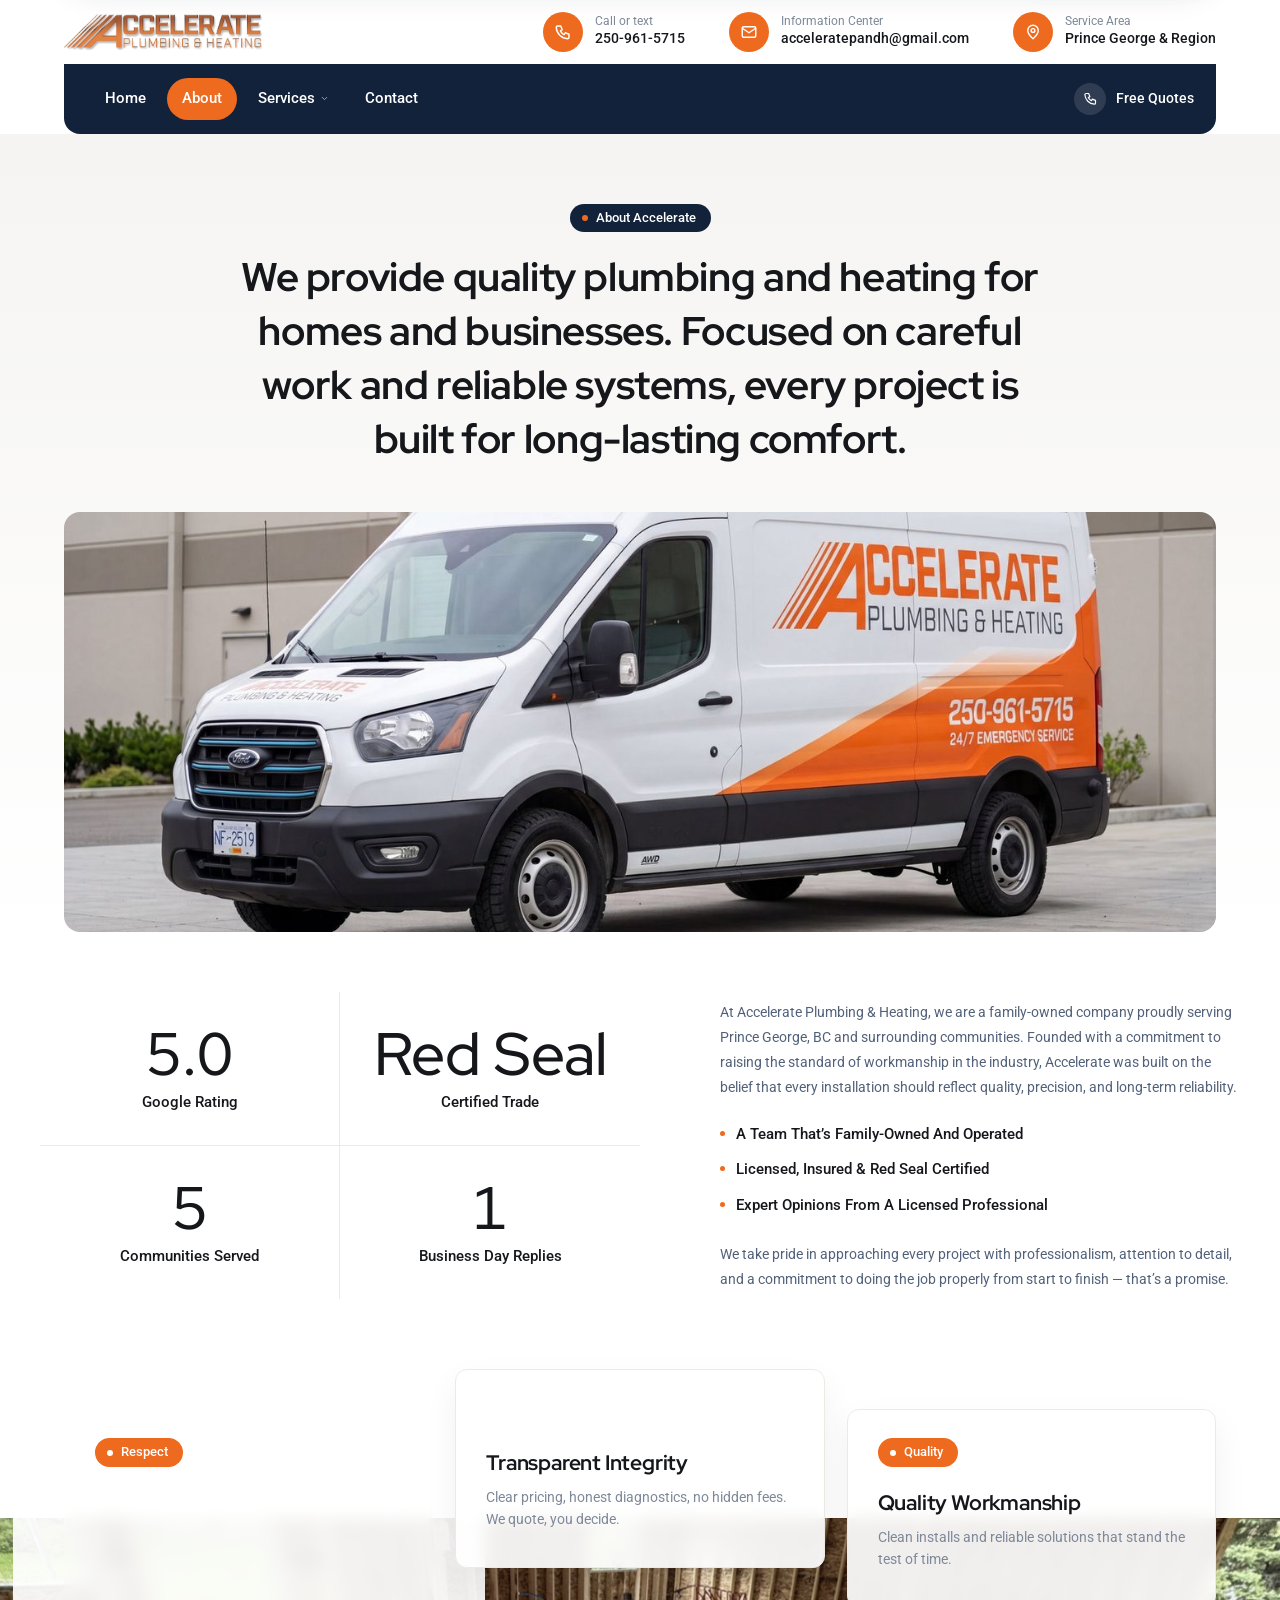
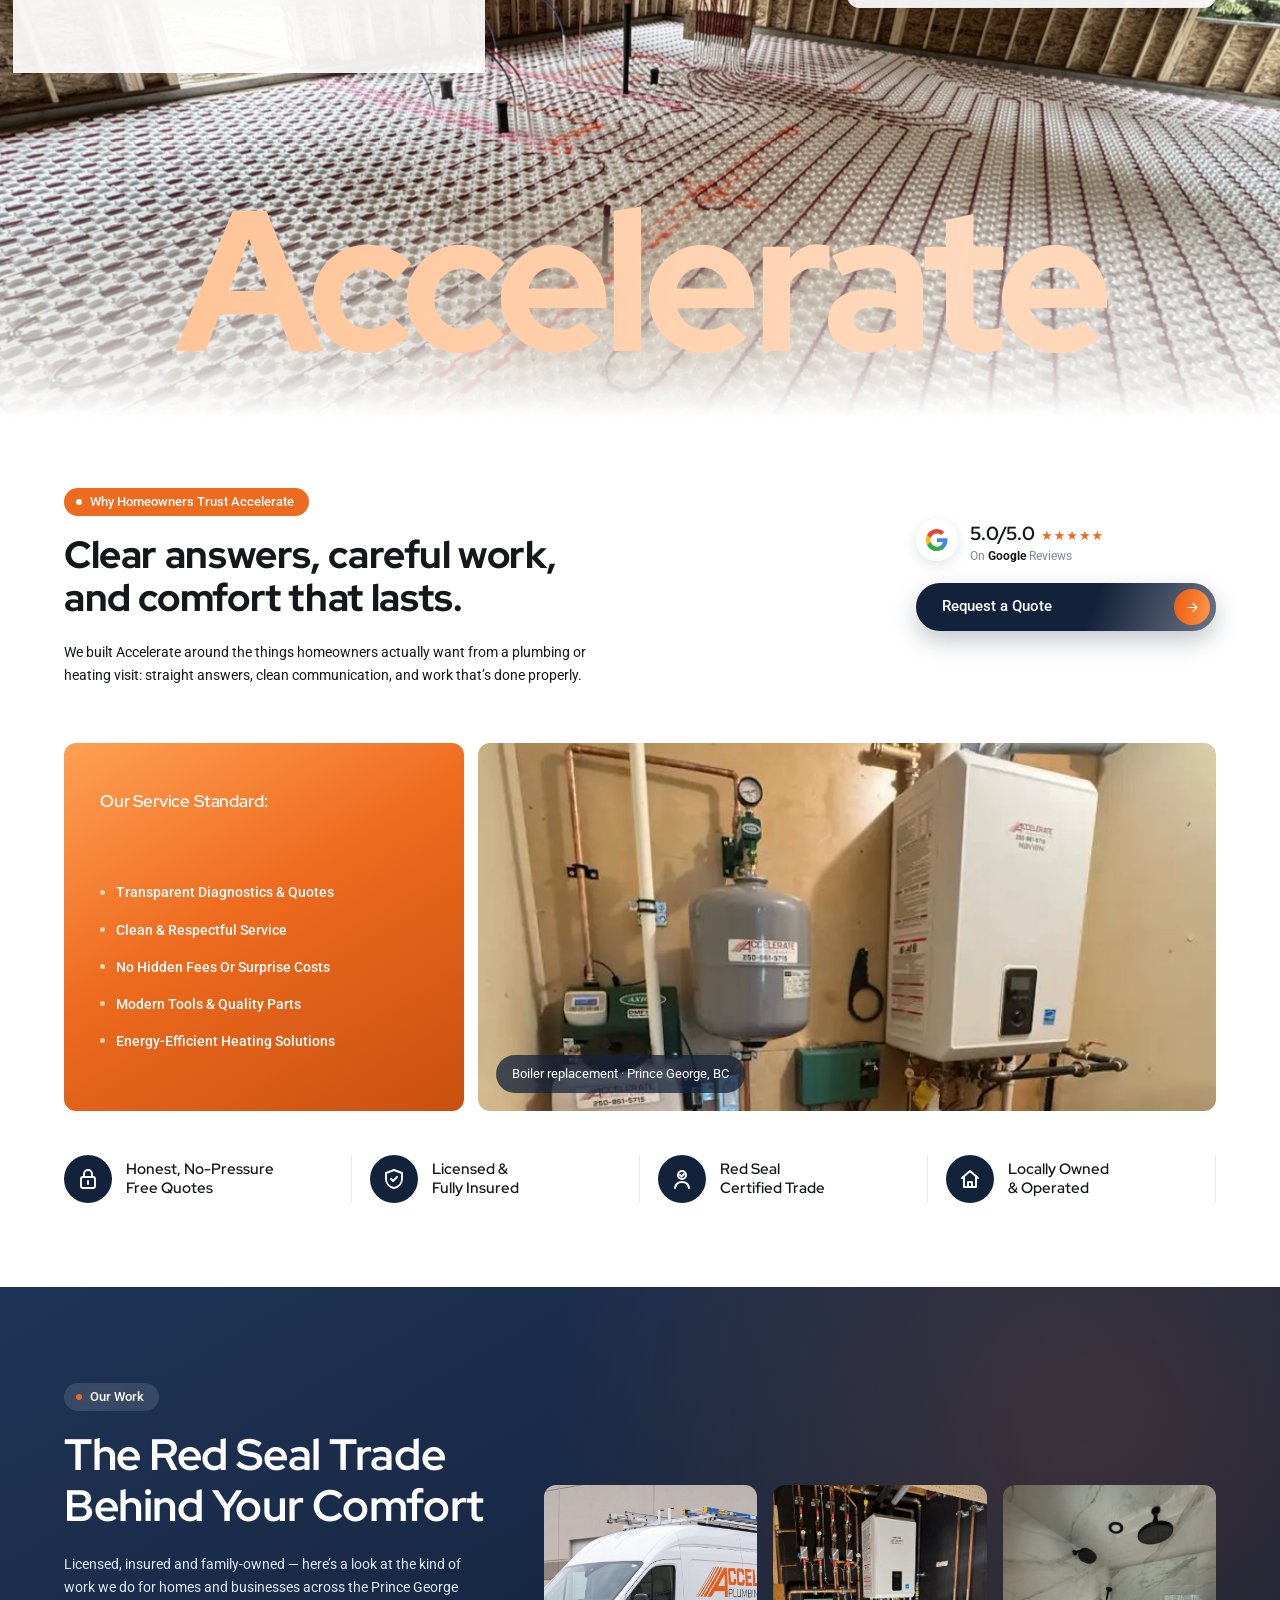
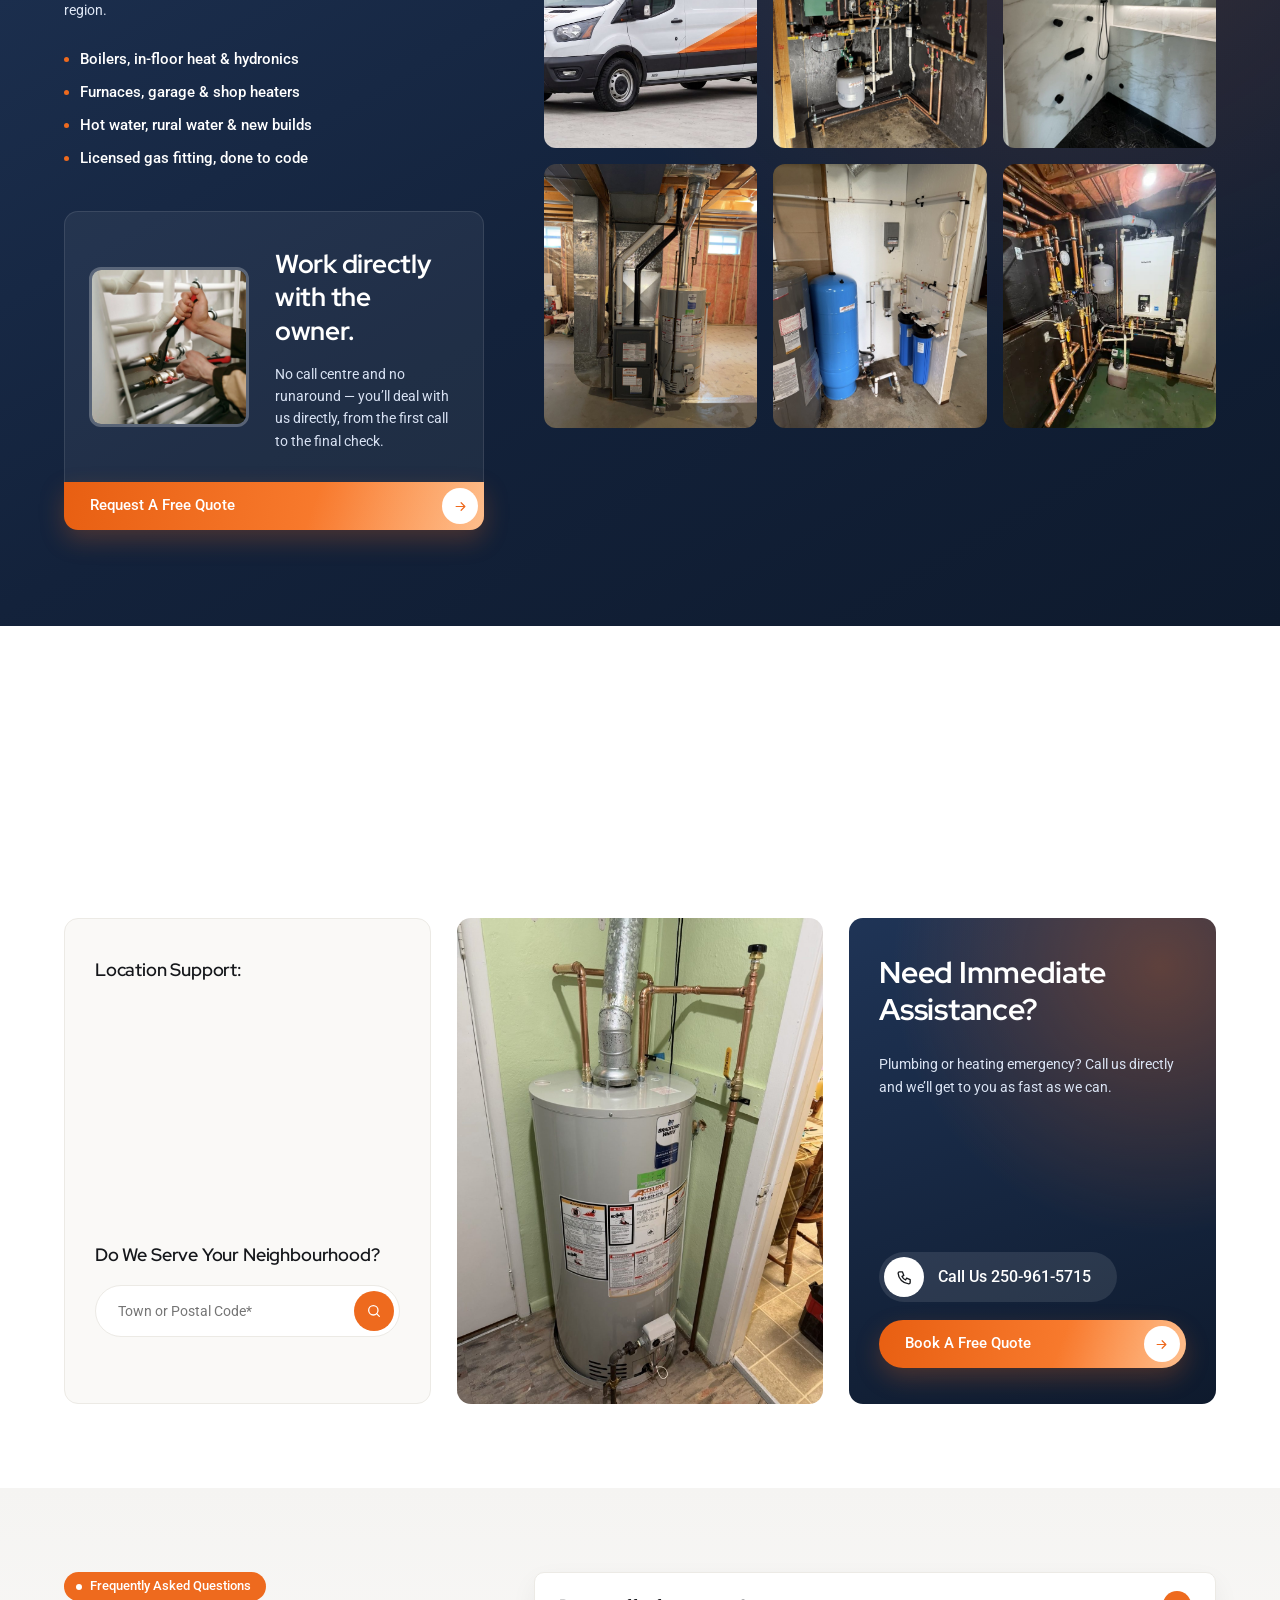
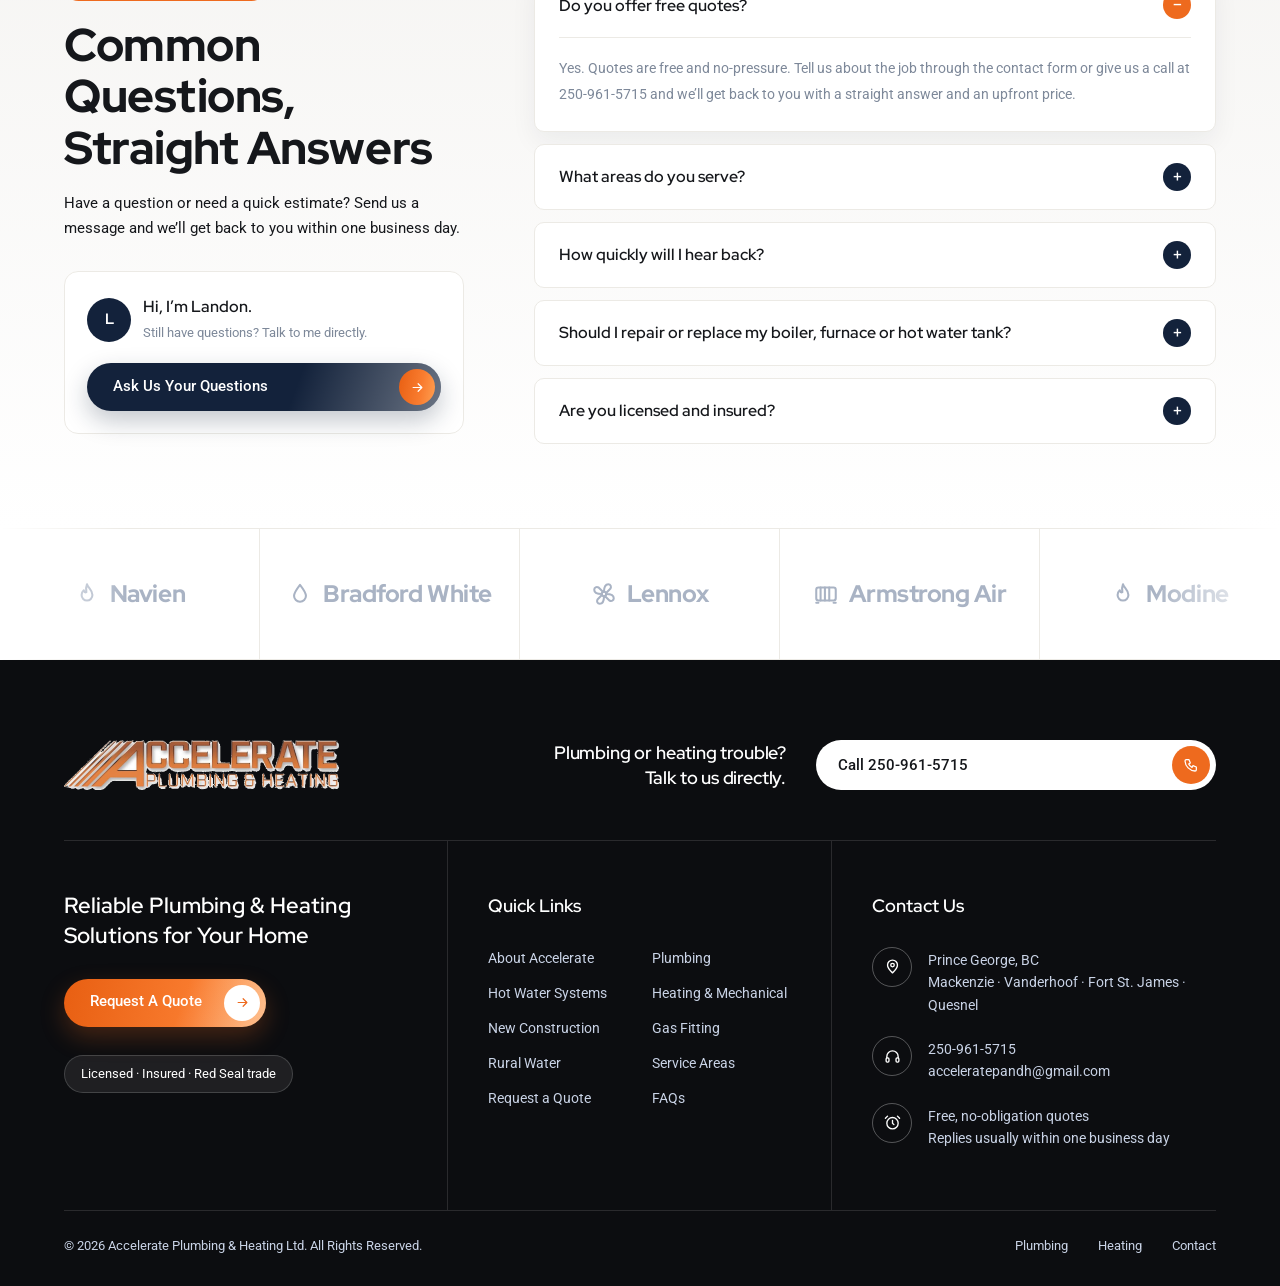
==== commit 7020d70e: "Add files via upload" ====
--- a/about.html
+++ b/about.html
@@ -84,6 +84,7 @@
       <span class="tag tag--blue">Our Work</span>
       <h2>The Red Seal Trade Behind Your Comfort</h2>
       <p>Licensed, insured and family-owned &mdash; here&rsquo;s a look at the kind of work we do for homes and businesses across the Prince George region.</p>
+      <ul class="dots dots--light"><li>Boilers, in-floor heat &amp; hydronics</li><li>Furnaces, garage &amp; shop heaters</li><li>Hot water, rural water &amp; new builds</li><li>Licensed gas fitting, done to code</li></ul>
       <div class="career">
         <div class="career__card"><img src="plumbing.jpg" alt="" loading="lazy"><h3>Work directly with the owner.</h3>
           <p>No call centre and no runaround &mdash; you&rsquo;ll deal with us directly, from the first call to the final check.</p></div>
@@ -103,7 +104,7 @@
         <form class="check" data-area-check><label class="sr-only" for="area">Town or postal code</label>
           <input id="area" placeholder="Town or Postal Code*"><button type="submit" aria-label="Check"><svg viewBox="0 0 24 24" fill="none" stroke="currentColor" stroke-width="1.9" stroke-linecap="round" stroke-linejoin="round" aria-hidden="true"><circle cx="11" cy="11" r="7"/><path d="m20 20-4-4"/></svg></button></form>
         <div class="check-msg" aria-live="polite"></div></div>
-      <div class="cover__img"><img src="company-van.jpg" alt="Accelerate service van" loading="lazy" style="object-position:40% 50%"></div>
+      <div class="cover__img"><img src="hot-water-tank-2.jpg" alt="Gas hot water tank installed by Accelerate in Prince George, BC" loading="lazy"></div>
       <div class="assist"><h3>Need Immediate Assistance?</h3>
         <p>Plumbing or heating emergency? Call us directly and we&rsquo;ll get to you as fast as we can.</p>
         <a href="tel:+12509615715" class="call-pill call-pill--white"><i><svg viewBox="0 0 24 24" fill="none" stroke="currentColor" stroke-width="1.9" stroke-linecap="round" stroke-linejoin="round" aria-hidden="true"><path d="M5 4h4l2 5-2.5 1.5a11 11 0 0 0 5 5L15 13l5 2v4a2 2 0 0 1-2 2A16 16 0 0 1 3 6a2 2 0 0 1 2-2"/></svg></i>Call Us 250-961-5715</a>
@@ -112,7 +113,7 @@
   </div>
 </section>
 <section class="section section--soft" id="faq">
-  <div class="container">
+  <div class="container faq__layout">
     <div class="faq__head">
       <div><span class="tag">Frequently Asked Questions</span><h2 class="sec-title">Common Questions,<br>Straight Answers</h2>
         <p>Have a question or need a quick estimate? Send us a message and we&rsquo;ll get back to you within one business day.</p></div>
--- a/styles.css
+++ b/styles.css
@@ -64,7 +64,7 @@
 .btn:hover i{transform:rotate(-45deg)}
 .btn--blue{background:var(--blue);color:#fff;box-shadow:0 10px 24px rgba(19,34,59,.25)}
 .btn--blue i{background:var(--orange-grad);background-size:220% auto;color:#fff}
-.btn--red{background:var(--orange-grad);background-size:220% auto;animation:ctaFlow 5s linear infinite;color:#fff;box-shadow:0 10px 24px rgba(238,106,30,.25)}
+.btn--red{background:var(--orange-grad);background-size:220% auto;animation:ctaFlow 10s linear infinite;color:#fff;box-shadow:0 10px 24px rgba(238,106,30,.25)}
 .btn--red i{background:#fff;color:var(--red)}
 .btn--white{background:#fff;color:var(--ink);border:1px solid var(--line)}
 .btn--white i{background:var(--red);color:#fff}
@@ -160,7 +160,7 @@
 
 /* feature band (blue strip bleeding right) */
 .band{position:relative;margin-top:-1px}
-.band__strip{margin-left:calc(50% - 240px);background:var(--orange-grad);background-size:220% auto;animation:ctaFlow 7s linear infinite;border-radius:0 0 0 0;padding:34px 24px 34px 66px;display:grid;grid-template-columns:repeat(4,minmax(0,max-content));justify-content:start;gap:0;position:relative}
+.band__strip{margin-left:calc(50% - 240px);background:var(--orange-grad);background-size:220% auto;animation:ctaFlow 14s linear infinite;border-radius:0 0 0 0;padding:34px 24px 34px 66px;display:grid;grid-template-columns:repeat(4,minmax(0,max-content));justify-content:start;gap:0;position:relative}
 .band__strip::before{content:"";position:absolute;left:-46px;top:50%;width:92px;height:92px;transform:translateY(-50%);border-radius:50%;background:#fff;box-shadow:0 10px 30px rgba(19,34,59,.18) inset}
 .band__badge{position:absolute;left:-40px;top:50%;width:80px;height:80px;transform:translateY(-50%);border-radius:50%;background:var(--red);color:#fff;display:flex;align-items:center;justify-content:center;z-index:2;box-shadow:0 12px 26px rgba(238,106,30,.35)}
 .band__badge svg{width:34px;height:34px}
@@ -195,7 +195,7 @@
 .stat-box span{display:block;font-family:var(--head);font-weight:600;font-size:15px;margin-top:10px}
 .stat-box svg{position:absolute;right:14px;top:14px;width:26px;height:26px;opacity:.9}
 .stat-box--blue{background:var(--blue)}
-.stat-box--red{background:var(--orange-grad);background-size:220% auto;animation:ctaFlow 6s linear infinite}
+.stat-box--red{background:var(--orange-grad);background-size:220% auto;animation:ctaFlow 12s linear infinite}
 
 /* ---------- service cards (icon top-right, overlapping button) ---------- */
 .svc-grid{display:grid;grid-template-columns:repeat(3,1fr);gap:26px 22px}
@@ -235,7 +235,7 @@
 .offer::after{right:-12px;clip-path:inset(0 50% 0 0)}
 .offer__logo{display:block;text-align:left;margin-bottom:12px}
 .offer__logo img{height:22px;width:auto}
-.offer__amt{display:block;background:var(--orange-grad);background-size:220% auto;animation:ctaFlow 6s linear infinite;color:#fff;font-family:var(--head);font-weight:700;font-size:24px;border-radius:999px;padding:9px 12px;margin-bottom:22px}
+.offer__amt{display:block;background:var(--orange-grad);background-size:220% auto;animation:ctaFlow 12s linear infinite;color:#fff;font-family:var(--head);font-weight:700;font-size:24px;border-radius:999px;padding:9px 12px;margin-bottom:22px}
 .offer h3{font-weight:700;font-size:21px;margin-bottom:16px}
 .offer p{font-size:13px;color:var(--muted);line-height:1.7;max-width:300px;margin:0 auto 28px}
 
@@ -247,7 +247,7 @@
 .trust__body h2{color:#fff;max-width:560px;margin-bottom:40px}
 .trust__cols{display:flex;gap:56px;align-items:flex-start}
 .trust__cols p{color:#dce4f2;font-size:14px;max-width:340px;margin-bottom:38px}
-.std-box{background:var(--orange-grad);background-size:220% auto;animation:ctaFlow 7s linear infinite;border:1px solid rgba(255,255,255,.35);border-radius:12px;padding:24px 34px 24px 28px;flex-shrink:0}
+.std-box{background:var(--orange-grad);background-size:220% auto;animation:ctaFlow 14s linear infinite;border:1px solid rgba(255,255,255,.35);border-radius:12px;padding:24px 34px 24px 28px;flex-shrink:0}
 .std-box .dots li{color:#fff;font-size:14px;margin:12px 0}
 .std-box .dots li::before{background:#fff;opacity:.85}
 .promise-row{position:relative;z-index:2;display:grid;grid-template-columns:repeat(3,1fr);gap:22px;margin:-110px 0 0 36%;padding-right:40px}
@@ -459,7 +459,7 @@
 
 /* advantage band */
 .adv{position:relative;margin-top:110px}
-.adv__strip{margin-left:calc(50% - 40px);background:var(--orange-grad);background-size:220% auto;animation:ctaFlow 7s linear infinite;display:flex;align-items:center;justify-content:space-between;gap:30px;padding:40px max(24px,calc((100vw - 1200px)/2 + 24px)) 40px 150px;position:relative}
+.adv__strip{margin-left:calc(50% - 40px);background:var(--orange-grad);background-size:220% auto;animation:ctaFlow 14s linear infinite;display:flex;align-items:center;justify-content:space-between;gap:30px;padding:40px max(24px,calc((100vw - 1200px)/2 + 24px)) 40px 150px;position:relative}
 .adv__badge{position:absolute;left:-60px;top:50%;transform:translateY(-50%);width:170px;height:150px;border-radius:20px;background:#fff;box-shadow:0 20px 40px rgba(19,34,59,.18);display:flex;align-items:center;justify-content:center;padding:10px}
 .adv__badge img{width:100%;height:auto}
 .adv h3{color:#fff;font-size:34px;font-weight:700;line-height:1.15}
@@ -769,7 +769,8 @@
 
 /* icons come alive */
 .band__badge{animation:ring 2.4s ease-out infinite}
-.band__strip::before{border:2px dashed rgba(238,106,30,.45);animation:spin 18s linear infinite}
+@keyframes spinC{from{transform:translateY(-50%) rotate(0)}to{transform:translateY(-50%) rotate(360deg)}}
+.band__strip::before{border:2px dashed rgba(238,106,30,.45);animation:spinC 18s linear infinite}
 .feat .icon-circle{transition:transform .4s cubic-bezier(.3,1.6,.5,1)}
 .feat:hover .icon-circle{transform:rotate(-12deg) scale(1.12)}
 .band .feat:nth-child(2) .icon-circle{animation:ringWhite 3s 0s ease-out infinite}
@@ -796,7 +797,7 @@
 .ready__card::after{animation:bob 7s ease-in-out infinite}
 
 /* watermark letters: drifting sheen + parallax (app.js sets --py) */
-.wm__text{background:linear-gradient(100deg,#ffcfa8 0%,#fff3e8 25%,#ffd9bd 50%,#fff6ee 75%,#ffcfa8 100%);background-size:300% 100%;-webkit-background-clip:text;background-clip:text;animation:sheen 14s linear infinite;transform:translateY(var(--py,0px));will-change:transform}
+.wm__text{background:linear-gradient(100deg,#ffd4b2 0%,#ffe6d3 25%,#ffd9bd 50%,#ffe9d9 75%,#ffd4b2 100%);background-size:300% 100%;-webkit-background-clip:text;background-clip:text;animation:sheen 60s linear infinite;transform:translateY(var(--py,0px));will-change:transform}
 .wm > img{transform:scale(1.12) translateY(var(--iy,0px));will-change:transform}
 
 /* hero parallax */
@@ -834,3 +835,132 @@
 .tbox .arrow{background:var(--red)}
 .tbox .arrow--ghost{background:rgba(255,255,255,.14)}
 .tag--blue::before{background:var(--red)}
+
+
+/* =====================================================================
+   REFINEMENTS — tighter spacing, fuller layouts
+   ===================================================================== */
+.section{padding:84px 0}
+.sec-head{margin-bottom:44px}
+
+/* active "Services" dropdown keeps its pill on every page */
+.nav .dd > button.is-active{background:var(--red);color:#fff}
+
+/* feature band: four even columns that wrap instead of colliding */
+.band__strip{grid-template-columns:repeat(4,minmax(0,1fr));padding-right:max(24px,calc((100vw - 1200px)/2 + 10px))}
+.feat{padding:0 18px;min-width:0}
+.feat span{white-space:normal}
+.band .feat span:not(.icon-circle){font-size:14px}
+
+/* about split: less dead air */
+.about{padding:90px 0 0}
+
+/* why-trust promise cards: icon + title sit together, no empty top */
+.promise{padding:28px 28px 30px;min-height:0;justify-content:flex-start}
+.promise .icon-circle{position:static;margin-bottom:18px}
+.promise h3{font-size:19px;line-height:1.3}
+.trust__body{padding-bottom:160px}
+
+/* process steps: title rides alongside the connector icon */
+.step{padding:24px 28px 30px}
+.step h3{margin:44px 0 10px;font-size:21px}
+.step .icon-circle{top:58px}
+.step:nth-child(3){padding-bottom:30px}
+
+/* projects: slides never clip their label */
+.track{padding-top:6px}
+.slide .tag{z-index:2}
+.slide{height:580px}
+
+/* FAQ: heading + helper on the left, questions on the right */
+.faq__layout{display:grid;grid-template-columns:400px 1fr;gap:70px;align-items:start}
+.faq__layout .faq__head{display:block;margin:0;position:sticky;top:120px}
+.faq__layout .faq__head p{margin:18px 0 30px}
+.faq__layout .helper{width:auto;background:#fff;border:1px solid var(--line);border-radius:14px;padding:22px}
+.faq__layout .faq__list{max-width:none;margin:0}
+
+/* about: team block balanced — 3 x 2 photo grid, no gap under the card */
+.team{padding:96px 0}
+.team__grid{grid-template-columns:420px 1fr;gap:60px;align-items:center}
+.team__tiles{grid-template-columns:repeat(3,1fr);gap:16px}
+.team__tiles div{aspect-ratio:3/3.7}
+.career{margin-top:40px}
+.team__intro .dots{margin:26px 0 0}
+.team__intro .dots li{color:#fff}
+
+/* coverage cards: content fills the height */
+.loc{display:flex;flex-direction:column;padding:36px 30px}
+.loc h4{margin:auto 0 16px;padding-top:30px}
+.assist{padding:36px 30px}
+.assist p{padding-bottom:24px}
+.cover__img{min-height:420px}
+.cover__img img{object-position:50% 50%}
+
+/* services pages: watermark straight into content */
+.wm--under + *{margin-top:0}
+.phero + .section{padding-top:30px}
+.stack-section{padding-bottom:70px}
+.steps-section{padding-top:60px;padding-bottom:40px}
+
+@media (max-width:980px){
+  .faq__layout{grid-template-columns:1fr;gap:30px}
+  .faq__layout .faq__head{position:static}
+  .team__tiles{grid-template-columns:1fr 1fr}
+  .team__grid{grid-template-columns:1fr}
+  .band__strip{grid-template-columns:1fr 1fr;padding-right:18px}
+  .step h3{margin-top:36px}
+  .cover__img{min-height:320px}
+}
+@media (max-width:620px){
+  .band__strip{grid-template-columns:1fr}
+}
+
+/* watermark: a touch stronger and lifted so it reads above the content below */
+.wm__text{bottom:.4vw;background-image:linear-gradient(100deg,#ffc08f 0%,#ffd9bd 25%,#ffc9a0 50%,#ffdcc4 75%,#ffc08f 100%)}
+.reach .wm__text{bottom:2.2vw}
+/* stacked service cards: tidy height so text isn't floating in space */
+.scard{min-height:0;gap:44px}
+.scard .img{min-height:0;height:380px}
+.scard__body{padding:30px 44px 30px 0}
+@media (min-width:1181px){.about__side{display:block}}
+@media (max-width:1180px) and (min-width:981px){.about__body{grid-template-columns:1fr 220px}.about__side{display:block;height:230px}}
+@media (max-width:980px){.scard .img{height:260px}.scard__body{padding:28px 20px 24px}}
+
+
+/* ===== FIXES: full-width band, promises intro, step cards ===== */
+/* feature band runs edge to edge; badge sits inside it, aligned to the page container */
+.band{--gut:max(24px,calc((100% - 1200px)/2))}
+.band__strip{margin-left:0;margin-right:0;border-radius:0;
+  padding-left:calc(var(--gut) + 120px);padding-right:var(--gut)}
+.band__strip::before{left:calc(var(--gut) - 6px);width:92px;height:92px}
+.band__badge{left:var(--gut)}
+@media (max-width:1180px){
+  .band__strip{margin:0;border-radius:0;padding-left:24px;padding-right:24px}
+  .band__strip::before,.band__badge{display:none}
+}
+@media (max-width:980px){
+  .band__strip{margin:0;border-radius:0;grid-template-columns:1fr 1fr;gap:20px 0;padding:28px 24px}
+}
+@media (max-width:620px){
+  .band__strip{grid-template-columns:1fr}
+}
+
+/* promises intro: label stacked above the heading */
+.promises-intro{padding:90px 0 0}
+.promises-intro .tag{display:inline-block;margin-bottom:18px}
+.promises-intro .sec-title{max-width:760px;margin:0 0 16px}
+.promises-intro p{font-size:16px;color:var(--ink);max-width:620px}
+.promises-intro + .about{padding-top:70px}
+
+/* process steps: separate cards, each with its own icon inside the card */
+.steps{gap:20px}
+.step{margin-right:0;padding:24px 28px 30px}
+.step .icon-circle,
+.step:last-child .icon-circle{display:flex;position:static;width:56px;height:56px;margin:34px 0 0;
+  background:var(--blue);box-shadow:none;z-index:auto}
+.step .icon-circle svg{width:24px;height:24px}
+.step h3{margin:22px 0 10px}
+@media (max-width:980px){
+  .step .icon-circle,.step:last-child .icon-circle{position:static;margin-top:28px}
+  .step h3{margin-top:20px}
+}
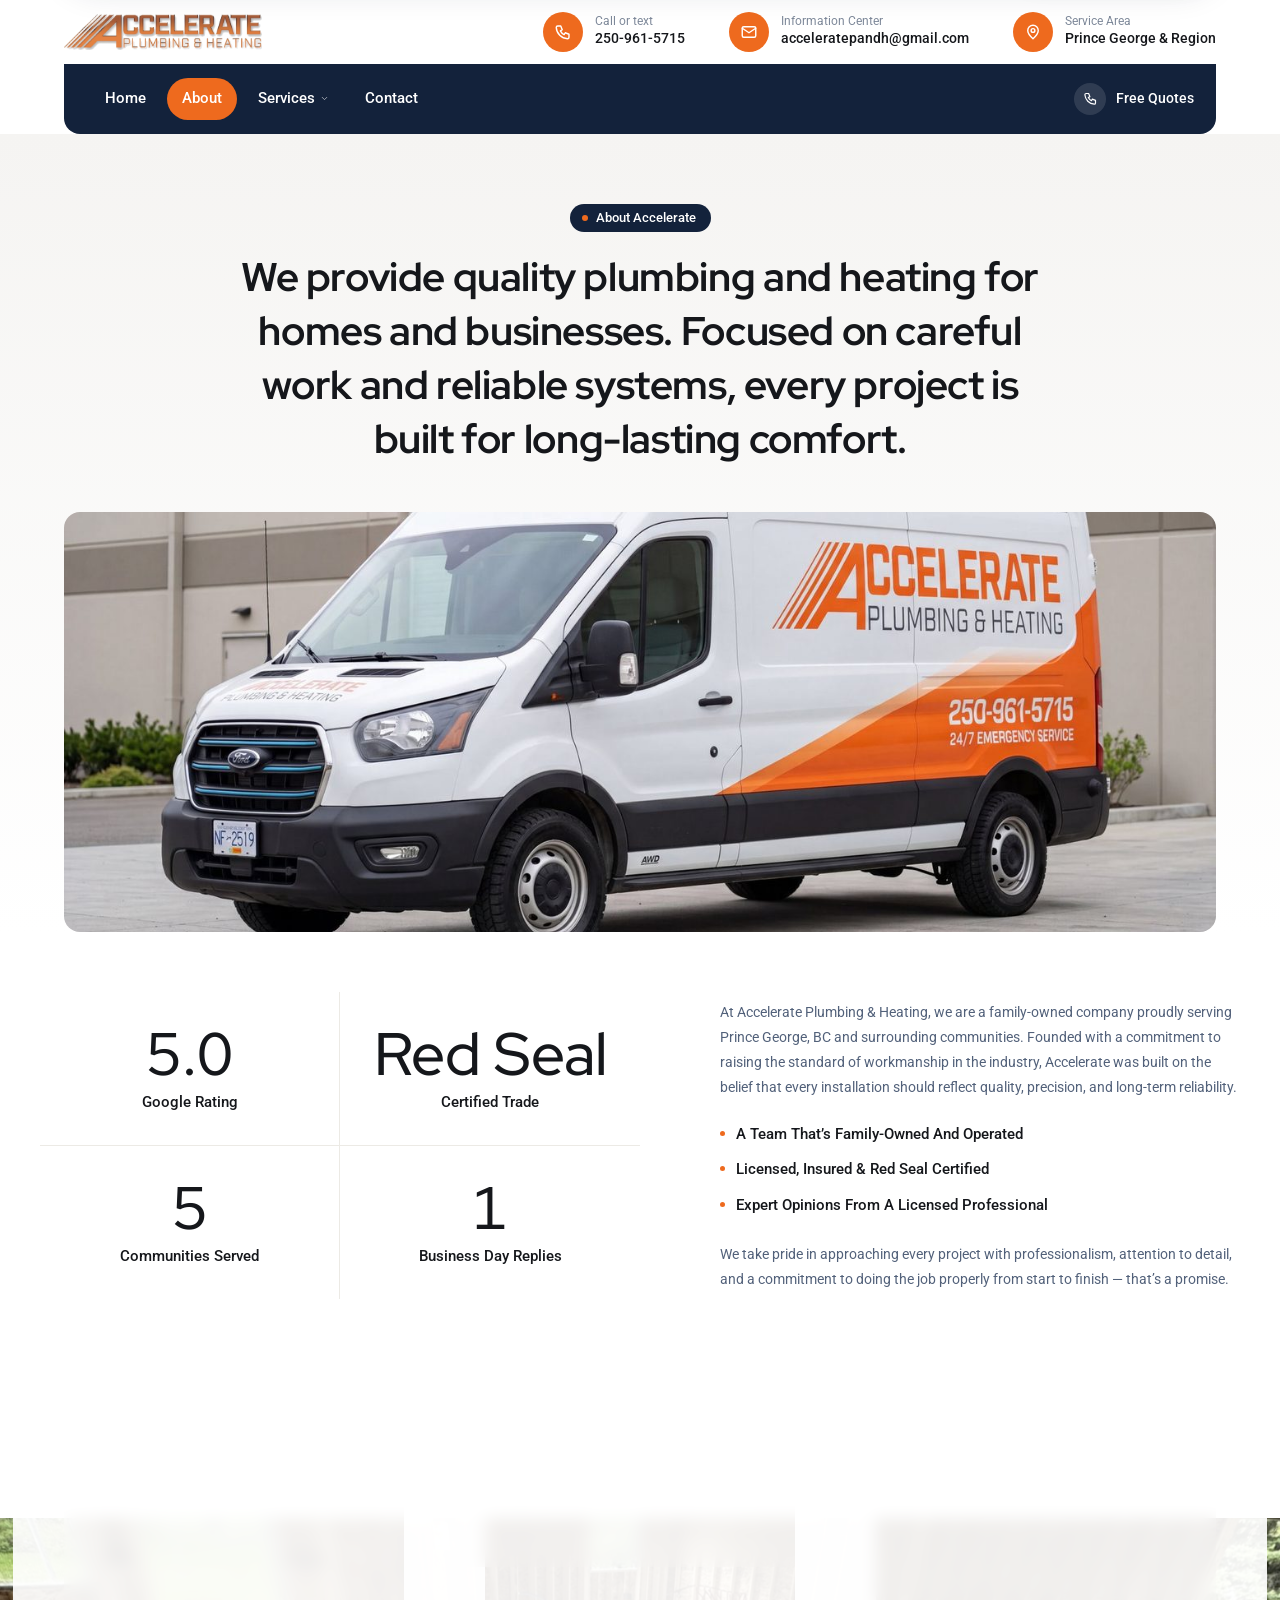
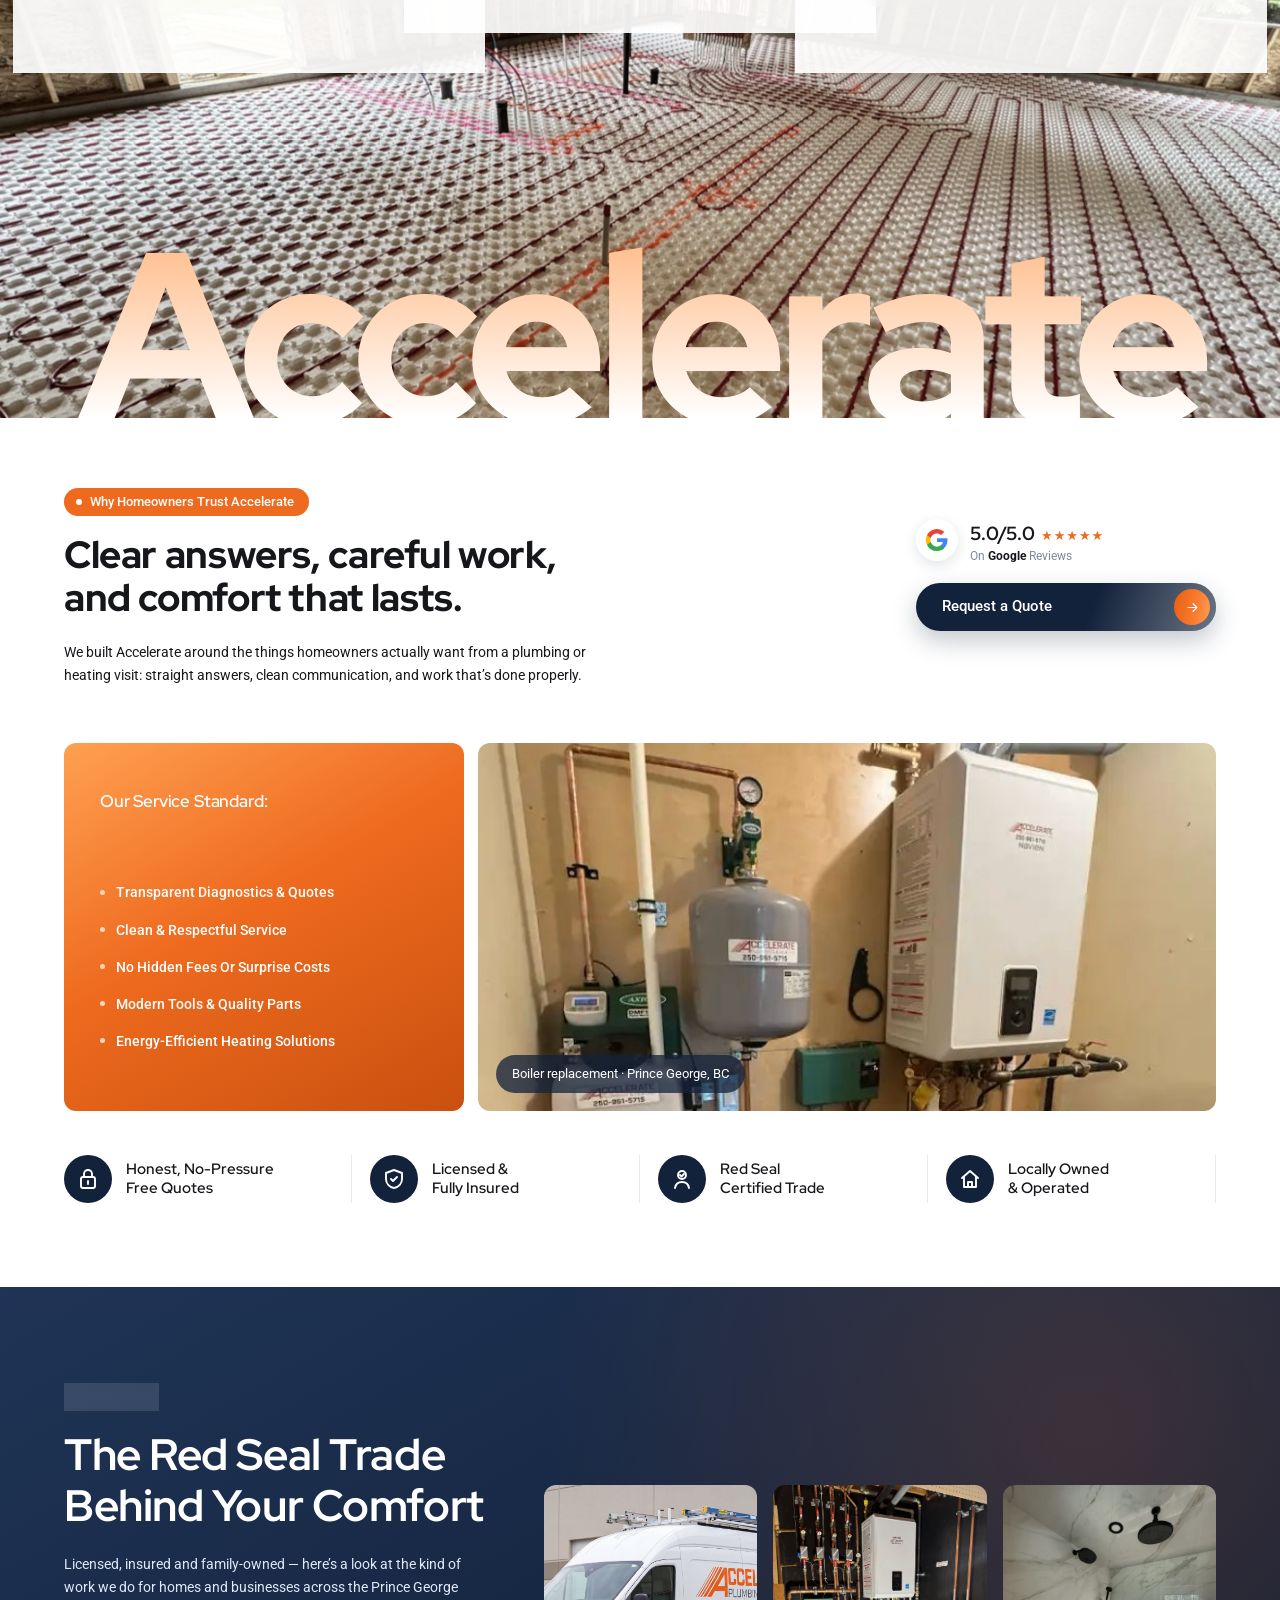
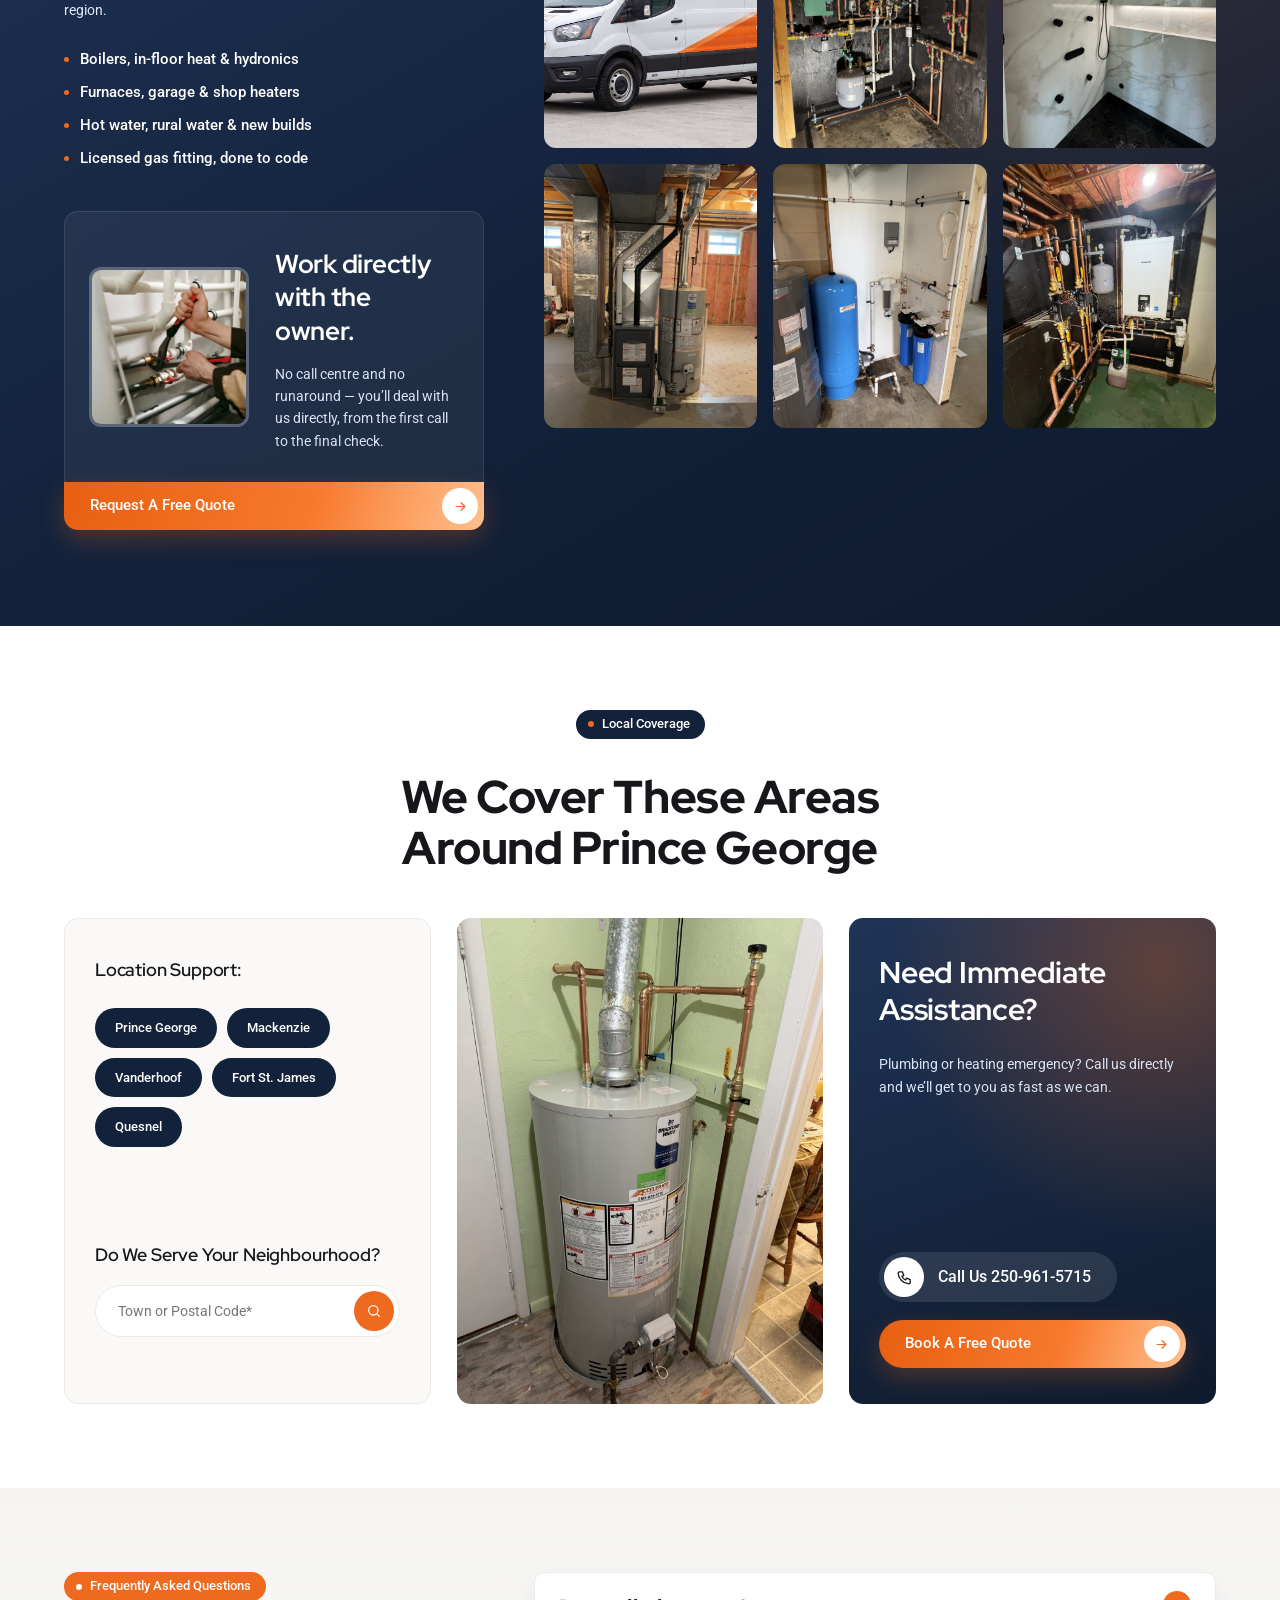
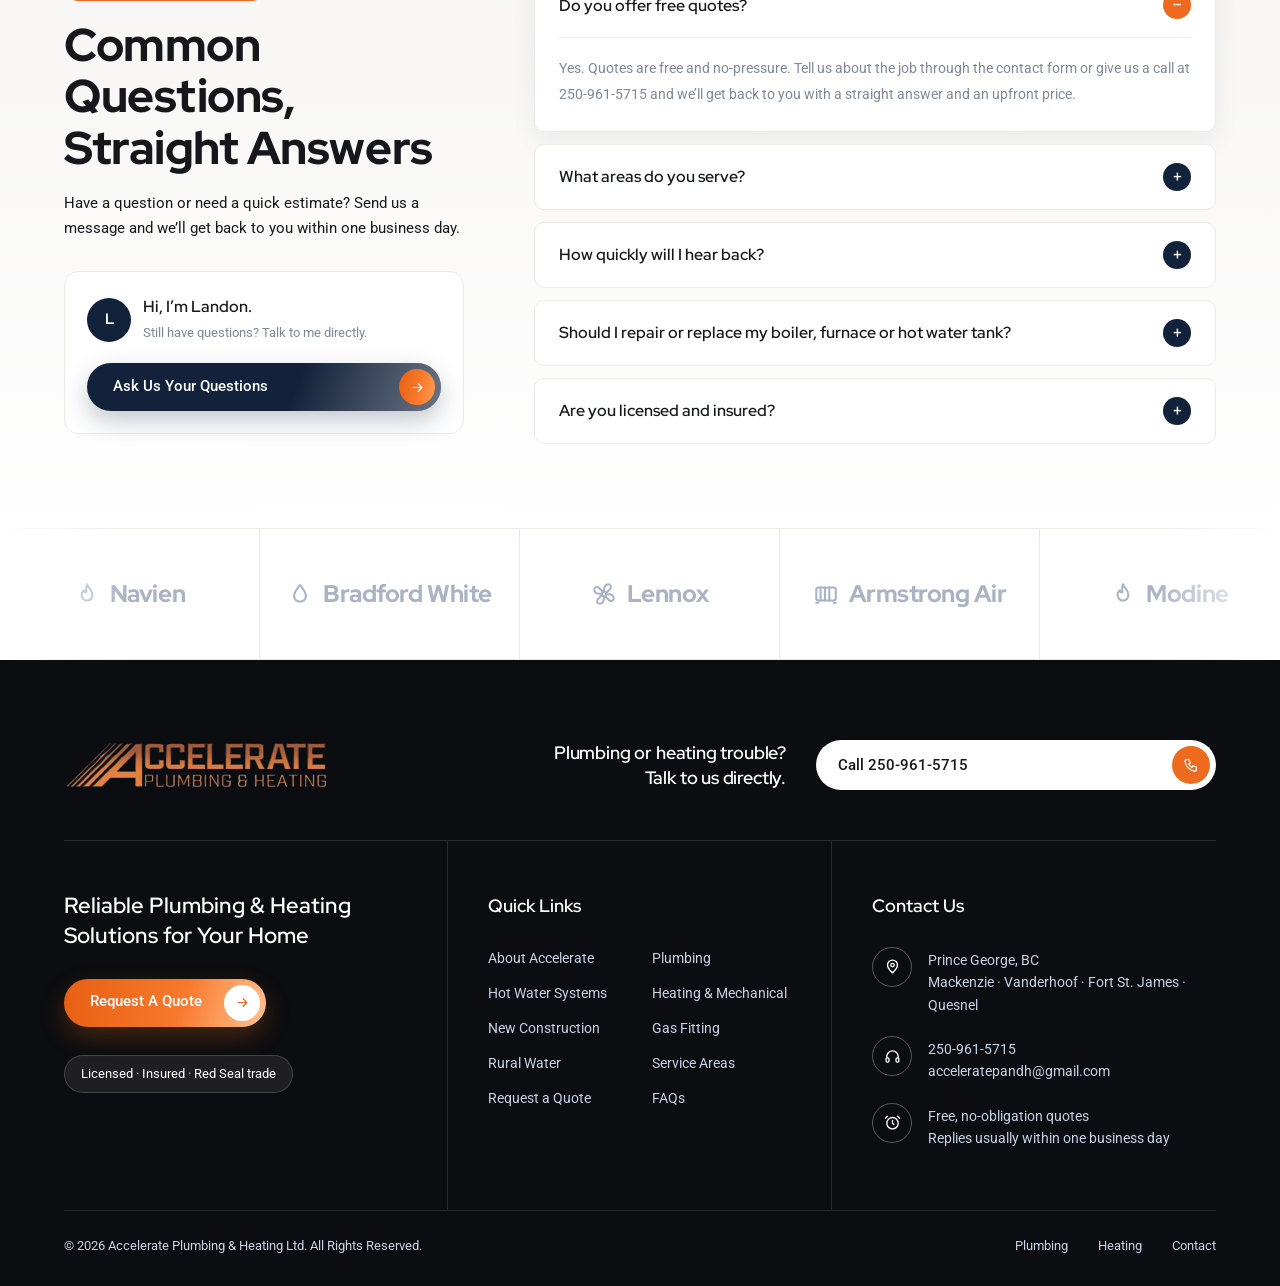
==== commit 049f10b6: "Add files via upload" ====
--- a/about.html
+++ b/about.html
@@ -129,7 +129,7 @@
 <footer class="footer">
   <div class="container">
     <div class="footer__top">
-      <a href="index.html"><img src="logo.png" alt="Accelerate Plumbing &amp; Heating"></a>
+      <a href="index.html"><img src="footer-logo.png" alt="Accelerate Plumbing &amp; Heating"></a>
       <div class="footer__cta"><h4>Plumbing or heating trouble?<br>Talk to us directly.</h4>
         <a href="tel:+12509615715" class="footer__pill">Call 250-961-5715<i><svg viewBox="0 0 24 24" fill="none" stroke="currentColor" stroke-width="1.9" stroke-linecap="round" stroke-linejoin="round" aria-hidden="true"><path d="M5 4h4l2 5-2.5 1.5a11 11 0 0 0 5 5L15 13l5 2v4a2 2 0 0 1-2 2A16 16 0 0 1 3 6a2 2 0 0 1 2-2"/></svg></i></a></div>
     </div>
--- a/styles.css
+++ b/styles.css
@@ -964,3 +964,52 @@
   .step .icon-circle,.step:last-child .icon-circle{position:static;margin-top:28px}
   .step h3{margin-top:20px}
 }
+
+/* shield badge removed: band content starts at the page gutter */
+.band__strip::before,.band__badge{display:none}
+.band__strip{padding-left:var(--gut)}
+.reach__card .img img{object-position:50% 50%}
+
+/* hero photo: zoomed out so the whole van shows (desktop); mobile keeps the full-bleed crop */
+@media (min-width:981px){
+  .hero__bg{background:var(--navy)}
+  .hero__bg img{position:absolute;right:0;bottom:0;top:auto;left:auto;width:auto;max-width:none;height:calc(100% - 70px);object-fit:cover;
+    -webkit-mask-image:linear-gradient(90deg,transparent 0,#000 30%),linear-gradient(180deg,transparent 0,#000 14%);
+    -webkit-mask-composite:source-in;
+    mask-image:linear-gradient(90deg,transparent 0,#000 30%),linear-gradient(180deg,transparent 0,#000 14%);
+    mask-composite:intersect}
+}
+
+/* about: heading lines up with the paragraph and bullets below it */
+.about__body .head{padding-left:0}
+.about__body .head h2{max-width:640px}
+
+/* ===== feature band: AC unit overhangs the strip on the left ===== */
+.band__img{position:absolute;left:max(8px,calc(var(--gut) - 30px));top:-40px;width:216px;height:auto;z-index:4;
+  filter:drop-shadow(0 16px 22px rgba(19,34,59,.28));pointer-events:none}
+.band__strip{padding-top:46px;padding-bottom:46px;padding-left:calc(var(--gut) + 222px)}
+.band .feat{padding:0 14px}
+.band .feat .icon-circle{width:56px;height:56px}
+.band .feat .icon-circle svg{width:24px;height:24px}
+.band .feat span:not(.icon-circle){font-size:14.5px}
+.band .feat span:not(.icon-circle){white-space:nowrap}
+@media (max-width:1180px){
+  .band__img{width:170px;top:-30px}
+  .band__strip{padding-left:calc(var(--gut) + 186px)}
+  .band .feat span:not(.icon-circle){white-space:normal}
+}
+@media (max-width:980px){
+  .band__img{display:none}
+  .band__strip{padding:28px 24px}
+}
+
+/* ===== watermark lettering: static, white-to-orange, sits flush on the photo's bottom edge ===== */
+.wm::after{display:none}
+.wm__text,.reach .wm__text{animation:none !important;transform:none !important;will-change:auto;
+  font-size:clamp(80px,19vw,470px);
+  bottom:-.165em;
+  background:linear-gradient(180deg,#ffbf8f 12%,#ffe2cc 52%,#ffffff 84%);
+  -webkit-background-clip:text;background-clip:text;color:transparent}
+
+/* contact bar sits under the photo so it never covers the watermark lettering */
+.reach__panel{margin-top:26px}
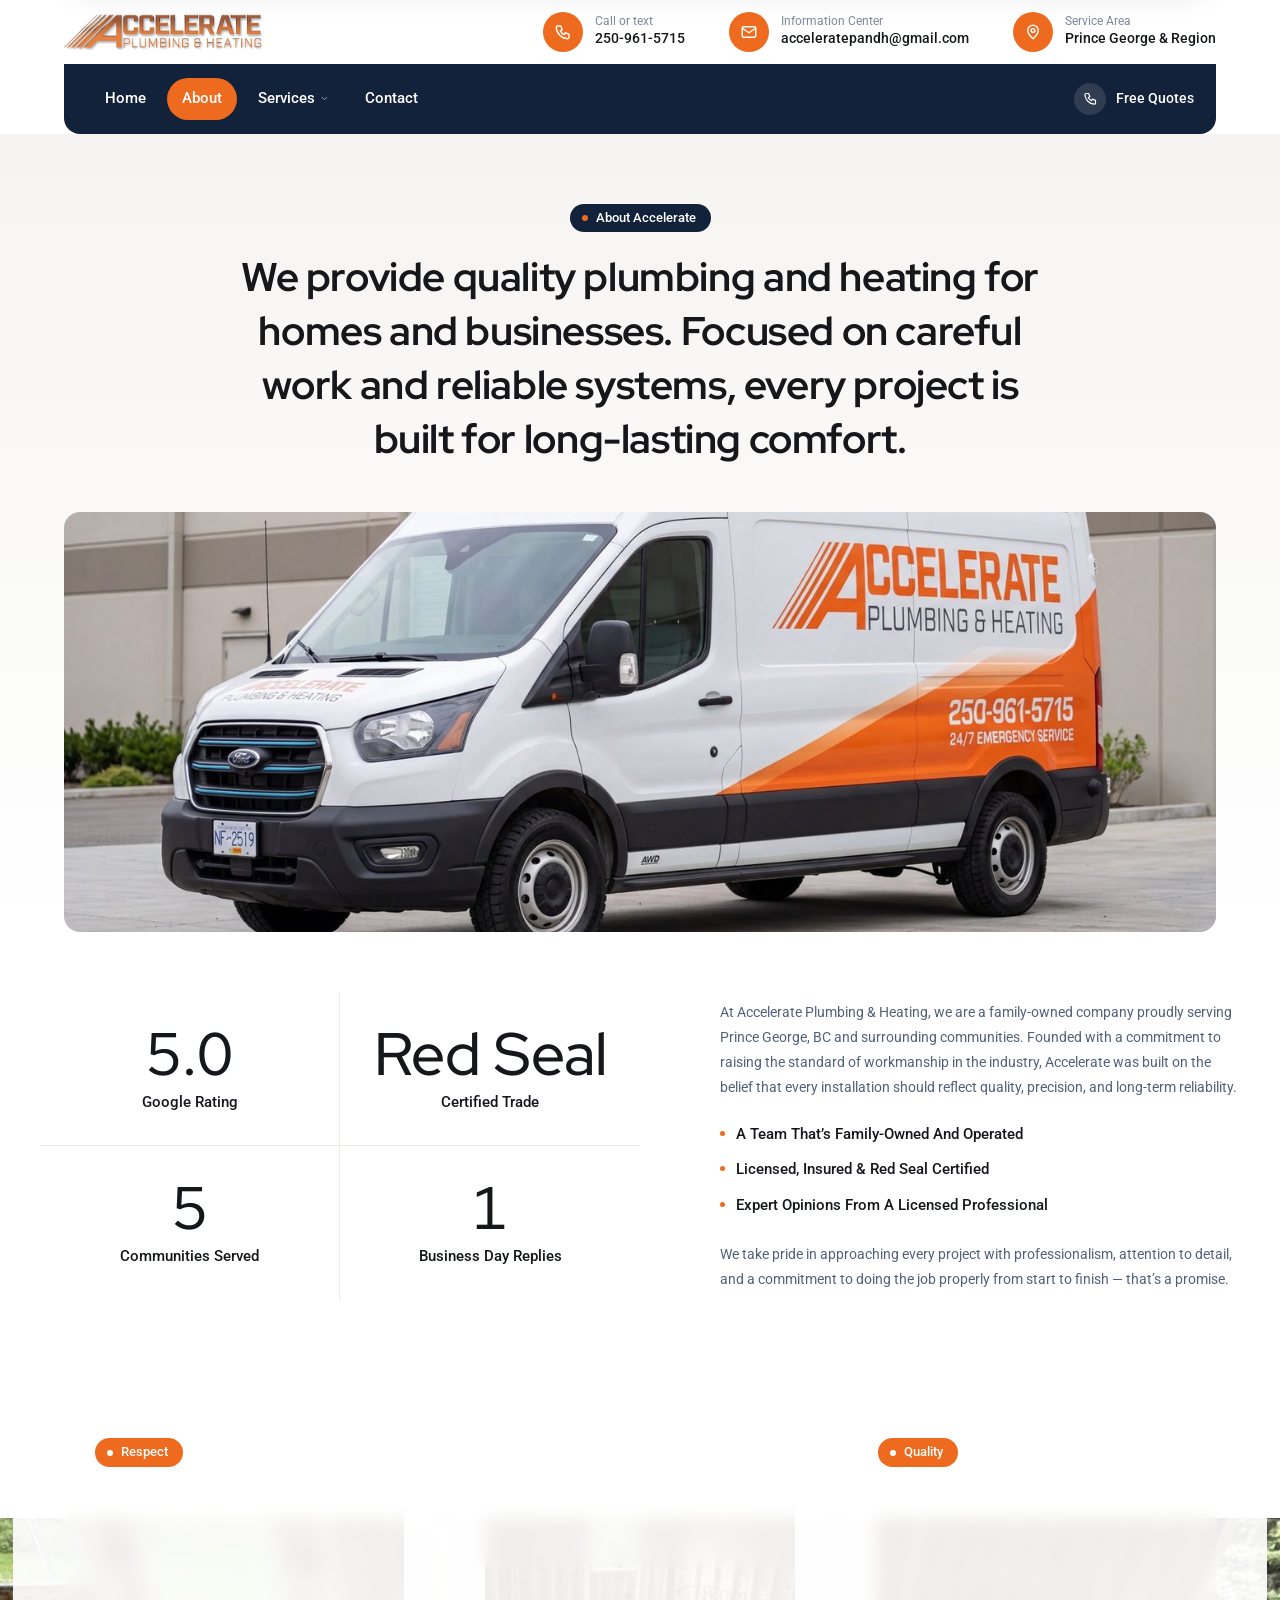
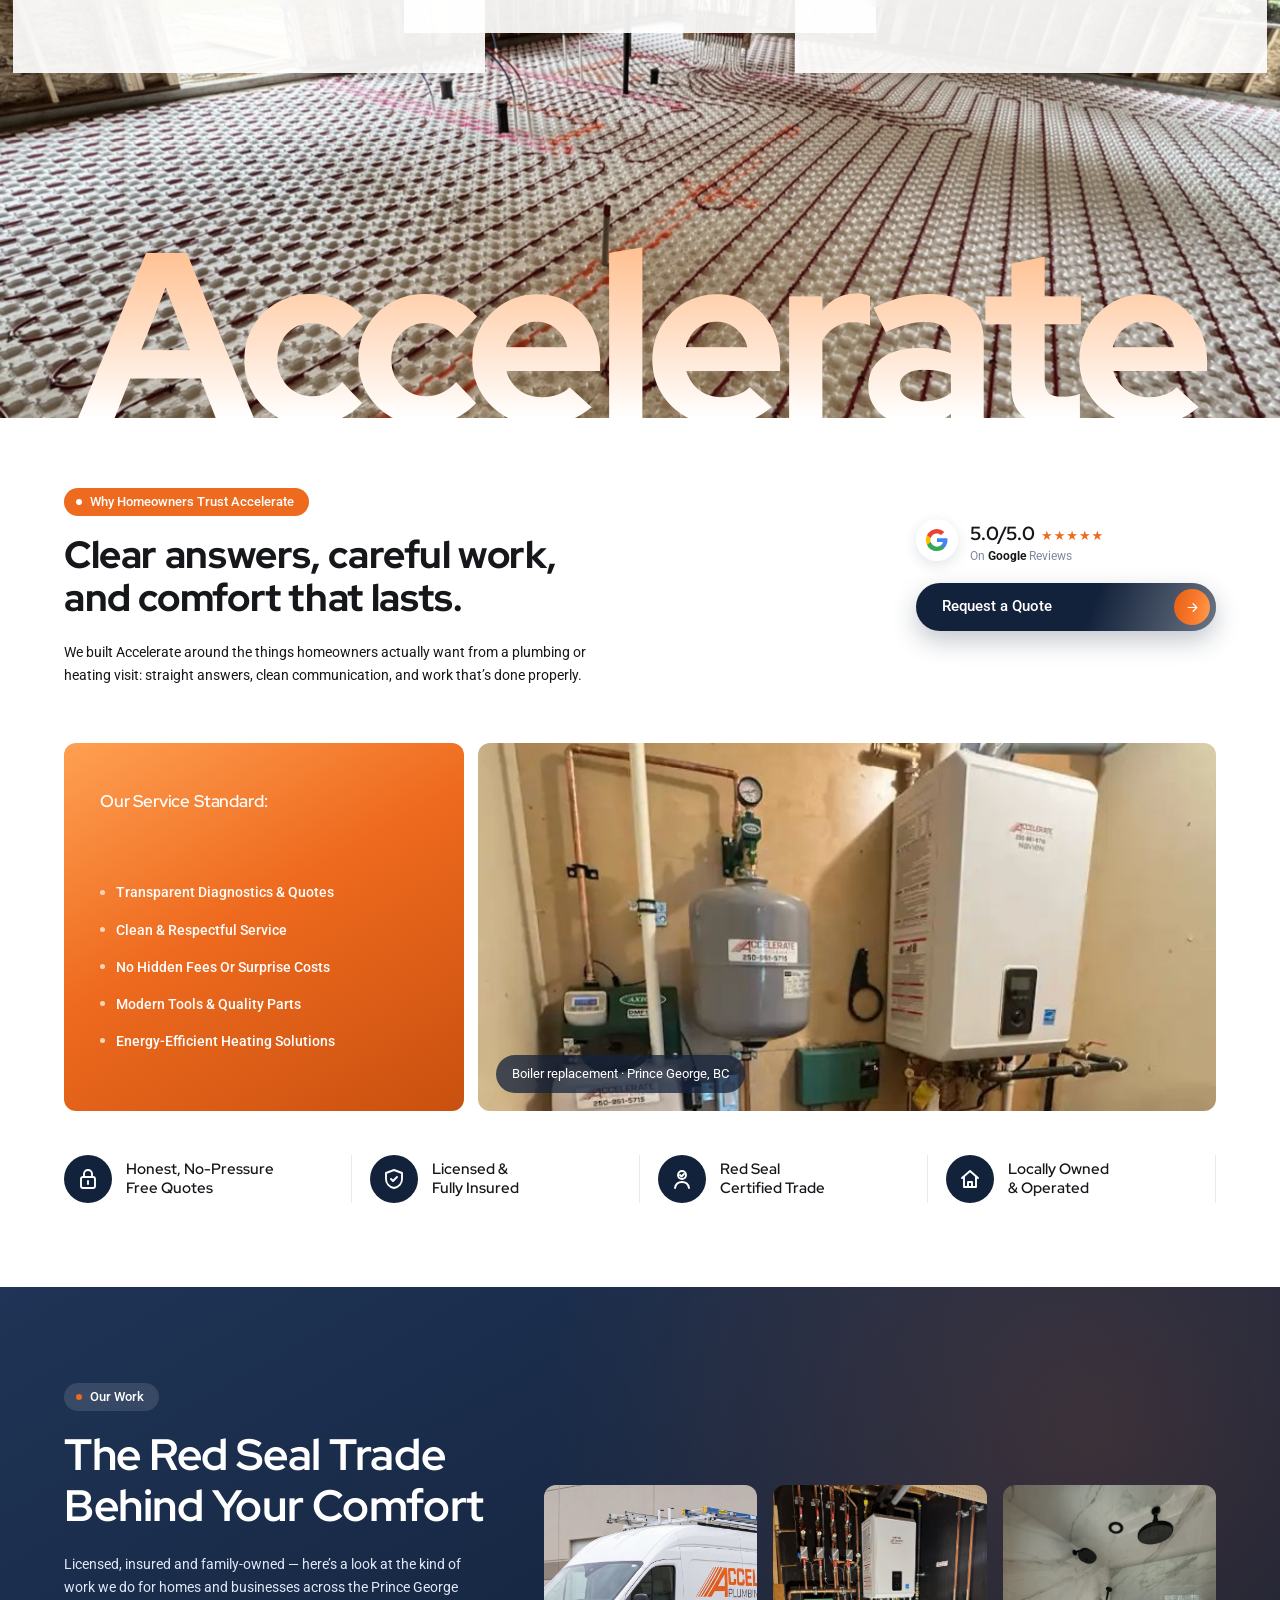
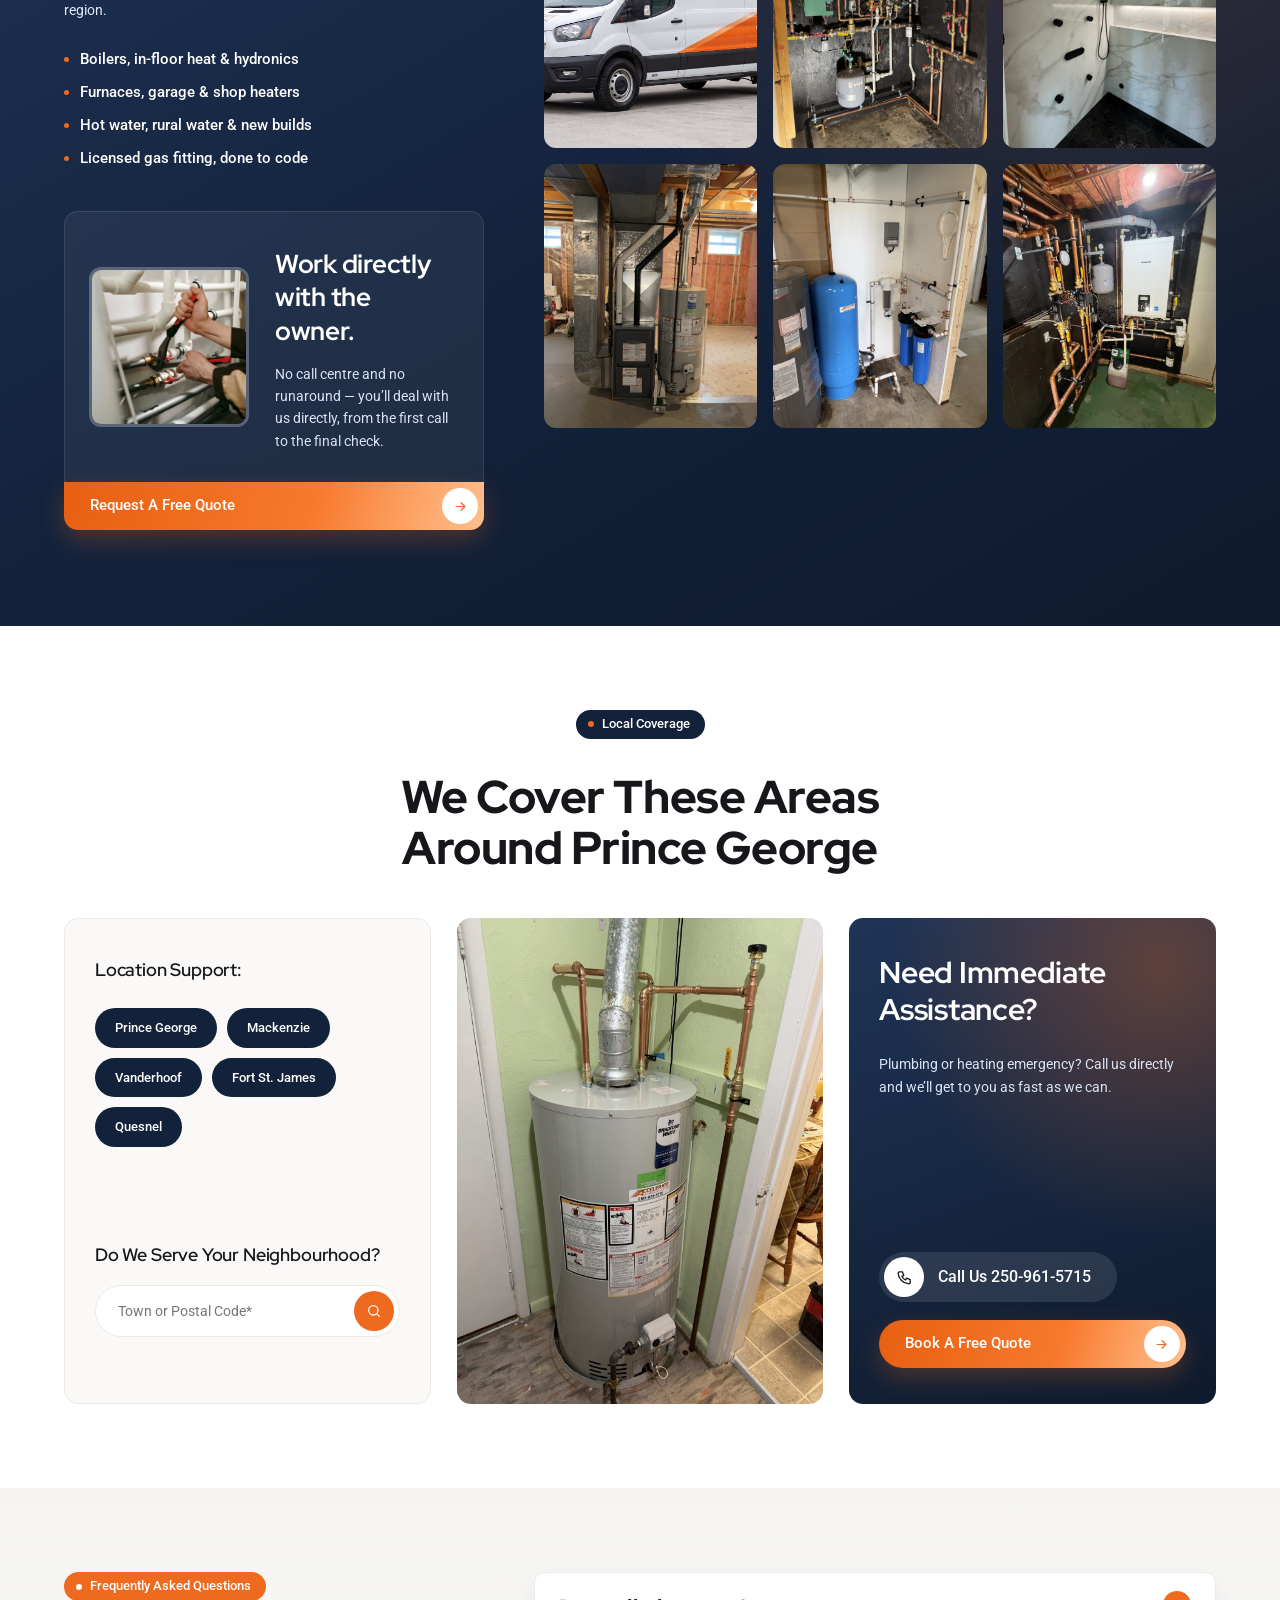
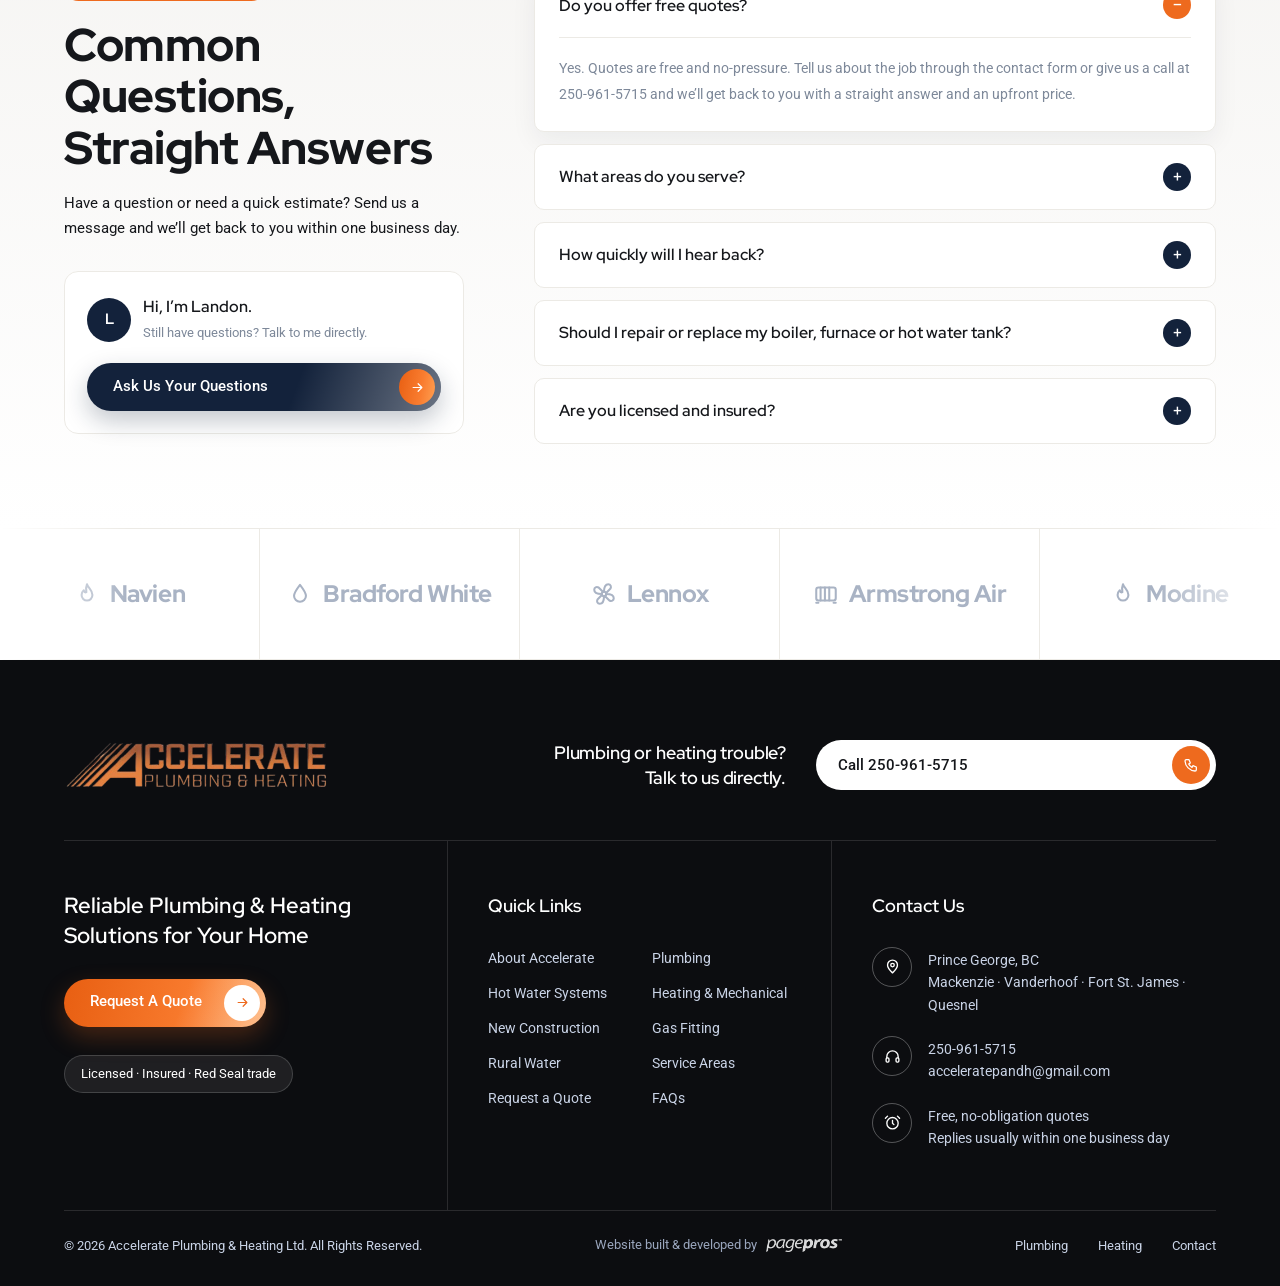
==== commit 0938ef41: "Add files via upload" ====
--- a/about.html
+++ b/about.html
@@ -149,6 +149,7 @@
         <div><i><svg viewBox="0 0 24 24" fill="none" stroke="currentColor" stroke-width="1.9" stroke-linecap="round" stroke-linejoin="round" aria-hidden="true"><circle cx="12" cy="13" r="8"/><path d="M12 9v4l2 2M5 3 2 6M19 3l3 3"/></svg></i><span>Free, no-obligation quotes<br>Replies usually within one business day</span></div></div></div>
     </div>
     <div class="footer__bottom"><span>&copy; 2026 Accelerate Plumbing &amp; Heating Ltd. All Rights Reserved.</span>
+      <a class="footer__credit" href="https://pagepros.io" target="_blank" rel="noopener">Website built &amp; developed by <img src="pagepros-logo.png" alt="Page Pros" width="76" height="13"></a>
       <nav><a href="plumbing.html">Plumbing</a><a href="heating.html">Heating</a><a href="contact.html">Contact</a></nav></div>
   </div>
 </footer>
--- a/styles.css
+++ b/styles.css
@@ -1013,3 +1013,10 @@
 
 /* contact bar sits under the photo so it never covers the watermark lettering */
 .reach__panel{margin-top:26px}
+
+/* footer credit */
+.footer__bottom{align-items:center}
+.footer__credit{display:inline-flex;align-items:center;gap:9px;font-size:12.5px;color:#9aa6bd;transition:color .2s}
+.footer__credit img{height:13px;width:auto;opacity:.85;transition:opacity .2s}
+.footer__credit:hover{color:#fff}
+.footer__credit:hover img{opacity:1}
